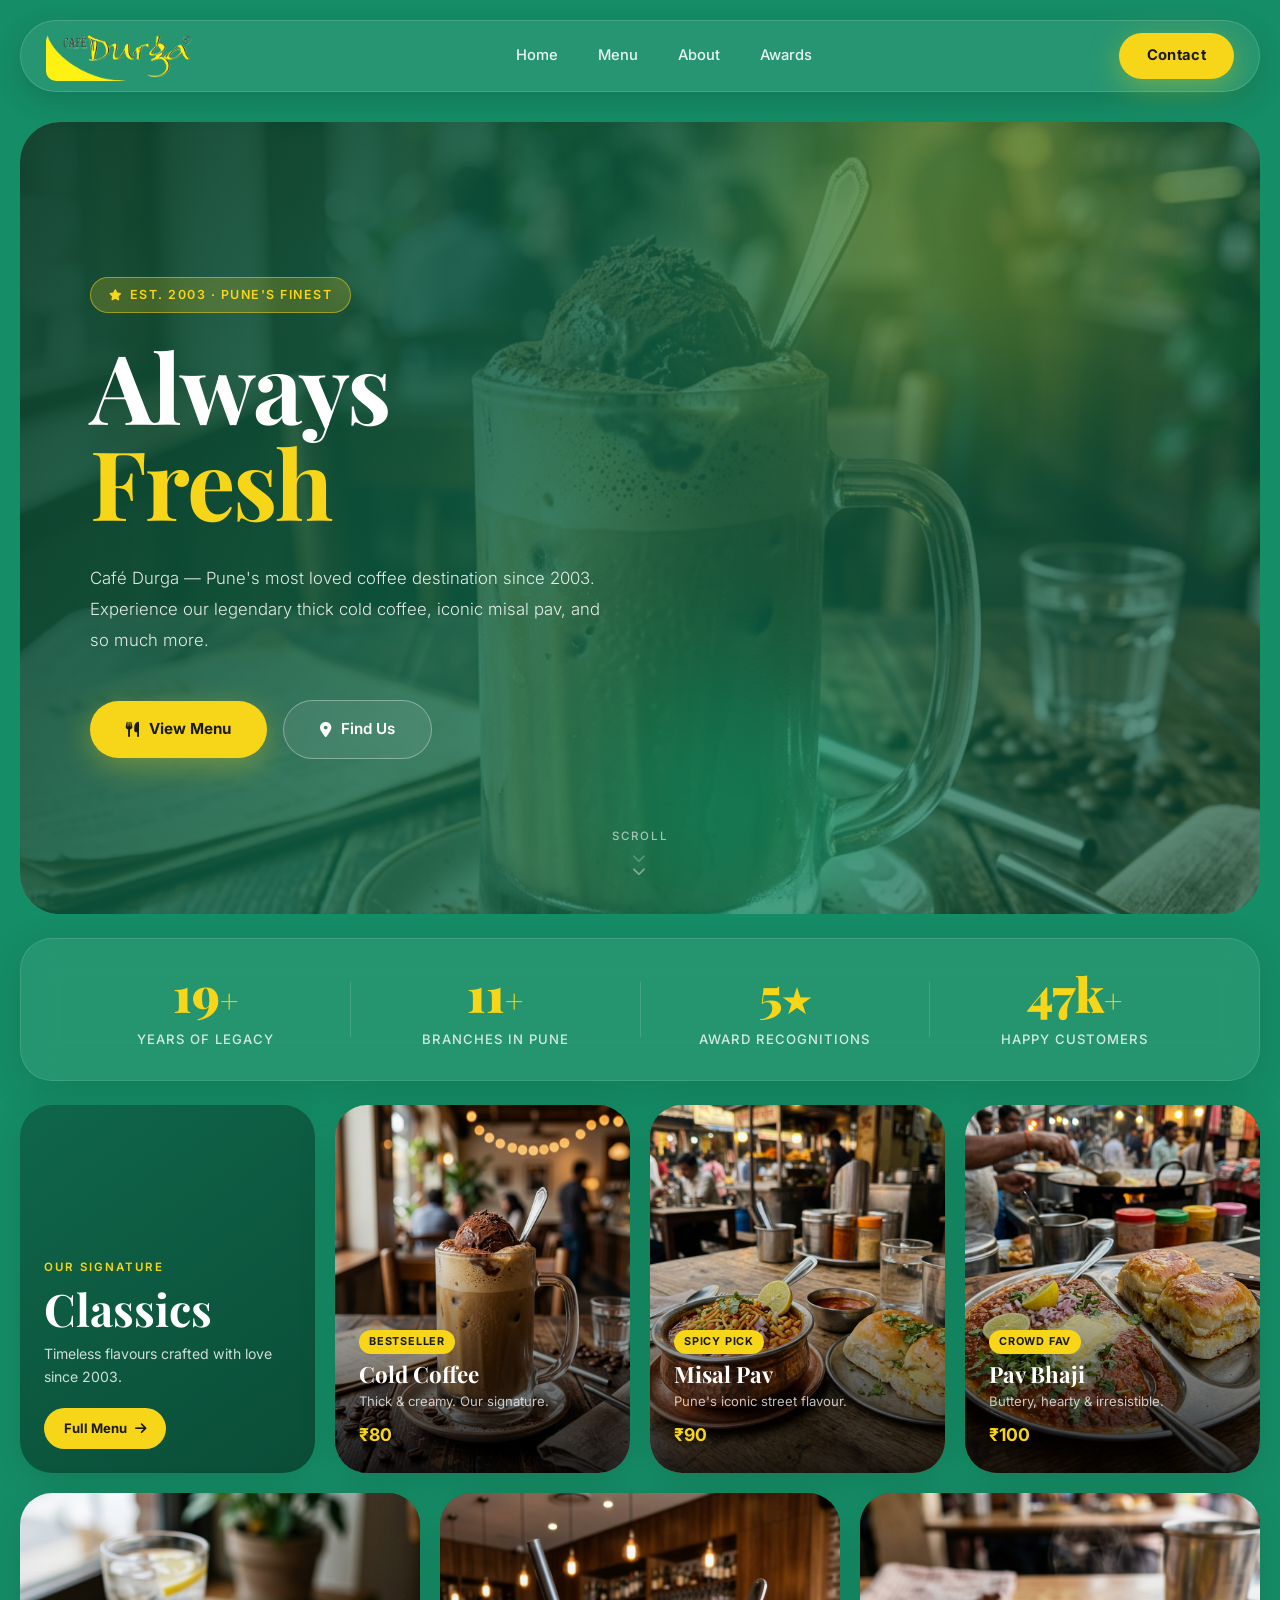
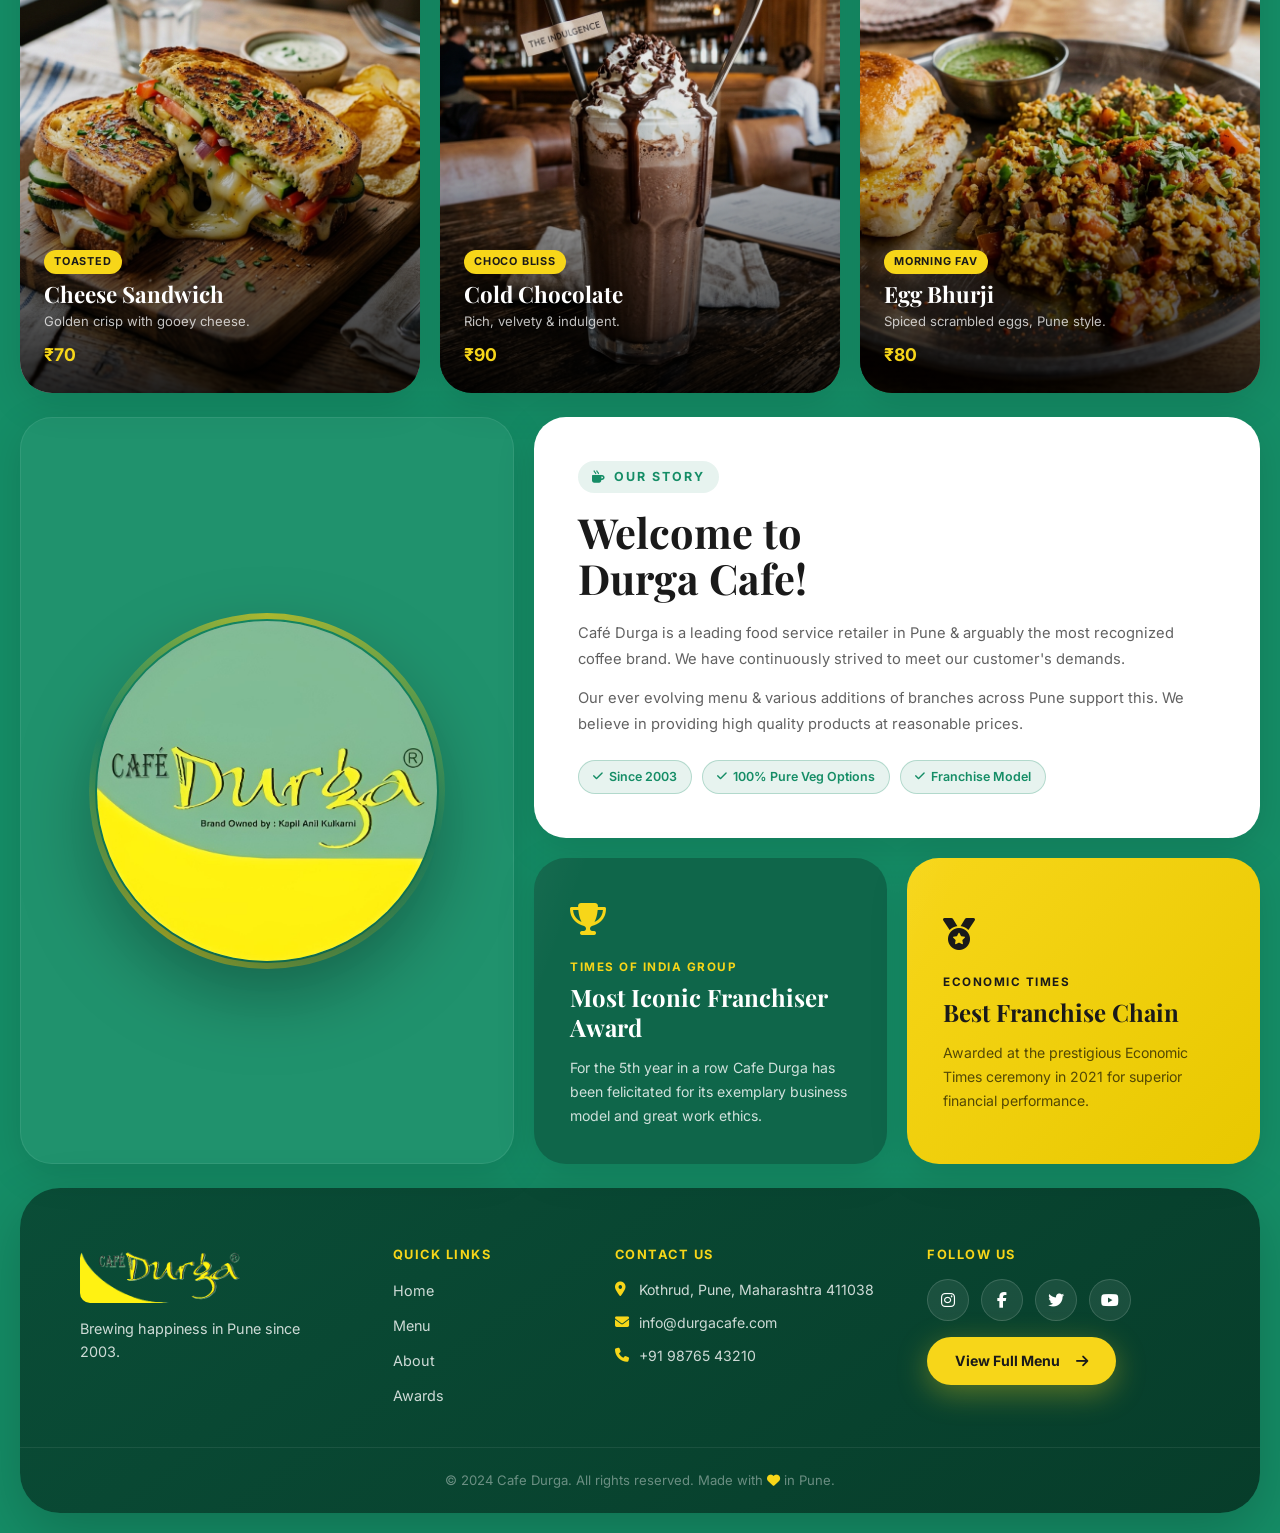
==== index.html @ 4255f6cf "Major website upgrade: hero animations, stats bar, food cards, awards redesign, footer overhaul" ====
<!DOCTYPE html>
<html lang="en">

<head>
    <meta charset="UTF-8">
    <meta name="viewport" content="width=device-width, initial-scale=1.0">
    <title>Cafe Durga — Pune's Most Iconic Coffee Brand</title>
    <meta name="description"
        content="Cafe Durga is Pune's most recognized coffee brand. Experience our legendary thick cold coffee, misal pav, pav bhaji and more since 2003.">
    <link rel="stylesheet" href="https://cdnjs.cloudflare.com/ajax/libs/font-awesome/6.4.0/css/all.min.css">
    <link rel="stylesheet" href="styles.css">
</head>

<body>

    <div class="container">

        <!-- HEADER -->
        <header class="top-header" id="topHeader">
            <div class="nav-logo">
                <img src="logo 2.png" alt="Cafe Durga Logo" onerror="this.src='images/cafe_durga_logo.png'">
            </div>
            <nav class="nav-links">
                <a href="#home">Home</a>
                <a href="#menu">Menu</a>
                <a href="#about">About</a>
                <a href="#awards">Awards</a>
            </nav>
            <a href="#contact" class="nav-btn">Contact</a>
            <button class="mobile-menu-btn" id="mobileMenuBtn" aria-label="Open mobile menu">
                <i class="fa-solid fa-bars"></i>
            </button>
        </header>

        <!-- HERO SECTION -->
        <section id="home" class="hero-wrapper">
            <!-- Background Image -->
            <img src="images/cold-coffee.png" alt="Cafe Durga Cold Coffee" class="hero-bg-image"
                onerror="this.src='https://images.unsplash.com/photo-1497935586351-b67a49e012bf?ixlib=rb-4.0.3&auto=format&fit=crop&w=1400&q=80'">
            <div class="hero-overlay"></div>

            <!-- Decorative Orbs -->
            <div class="hero-orb hero-orb-1"></div>
            <div class="hero-orb hero-orb-2"></div>

            <!-- Hero Content -->
            <div class="hero-content reveal">
                <span class="hero-tag"><i class="fa-solid fa-star" style="margin-right:6px;font-size:0.7rem;"></i>Est. 2003 · Pune's Finest</span>
                <h1 class="hero-title">
                    <span class="hero-static">Always </span>
                    <span class="hero-animated-word" id="heroWord">Fresh</span>
                </h1>
                <p class="hero-subtitle">
                    Café Durga — Pune's most loved coffee destination since 2003. Experience our legendary thick cold coffee, iconic misal pav, and so much more.
                </p>
                <div class="hero-cta-group">
                    <a href="#menu" class="btn-primary" id="viewMenuBtn">
                        <i class="fa-solid fa-utensils"></i> View Menu
                    </a>
                    <a href="#contact" class="btn-outline" id="findUsBtn">
                        <i class="fa-solid fa-location-dot"></i> Find Us
                    </a>
                </div>
            </div>

            <!-- Scroll Indicator -->
            <div class="scroll-indicator" id="scrollIndicator">
                <span>Scroll</span>
                <div class="scroll-chevrons">
                    <i class="fa-solid fa-chevron-down"></i>
                    <i class="fa-solid fa-chevron-down"></i>
                </div>
            </div>
        </section>

        <!-- QUICK STATS BAR -->
        <section class="stats-bar reveal">
            <div class="stat-item">
                <span class="stat-number" data-target="20">0</span><span class="stat-suffix">+</span>
                <p class="stat-label">Years of Legacy</p>
            </div>
            <div class="stat-divider"></div>
            <div class="stat-item">
                <span class="stat-number" data-target="12">0</span><span class="stat-suffix">+</span>
                <p class="stat-label">Branches in Pune</p>
            </div>
            <div class="stat-divider"></div>
            <div class="stat-item">
                <span class="stat-number" data-target="5">0</span><span class="stat-suffix">★</span>
                <p class="stat-label">Award Recognitions</p>
            </div>
            <div class="stat-divider"></div>
            <div class="stat-item">
                <span class="stat-number" data-target="50000">0</span><span class="stat-suffix">+</span>
                <p class="stat-label">Happy Customers</p>
            </div>
        </section>

        <!-- BENTO ROW 1: MENU HIGHLIGHTS -->
        <section id="menu" class="bento-grid-4">

            <div class="bento-card bento-card-dark reveal">
                <div class="menu-intro-content">
                    <span class="menu-eyebrow">Our Signature</span>
                    <h3 class="bento-card-title">Classics</h3>
                    <p class="menu-intro-desc">Timeless flavours crafted with love since 2003.</p>
                    <a href="#contact" class="btn-menu-more">Full Menu <i class="fa-solid fa-arrow-right"></i></a>
                </div>
            </div>

            <div class="bento-card reveal" style="animation-delay:0.1s">
                <img src="images/cold-coffee.png" alt="Cold Coffee"
                    onerror="this.src='https://images.unsplash.com/photo-1517701604599-bb29b565090c?ixlib=rb-4.0.3&auto=format&fit=crop&w=600&q=80'">
                <div class="bento-card-overlay"></div>
                <div class="bento-card-content">
                    <span class="food-badge">Bestseller</span>
                    <h4 class="bento-card-title">Cold Coffee</h4>
                    <p class="food-desc">Thick & creamy. Our signature.</p>
                    <span class="food-price">₹80</span>
                </div>
            </div>

            <div class="bento-card reveal" style="animation-delay:0.2s">
                <img src="images/misal-pav.png" alt="Misal Pav"
                    onerror="this.src='https://images.unsplash.com/photo-1606491956689-2ea866880c84?ixlib=rb-4.0.3&auto=format&fit=crop&w=600&q=80'">
                <div class="bento-card-overlay"></div>
                <div class="bento-card-content">
                    <span class="food-badge">Spicy Pick</span>
                    <h4 class="bento-card-title">Misal Pav</h4>
                    <p class="food-desc">Pune's iconic street flavour.</p>
                    <span class="food-price">₹90</span>
                </div>
            </div>

            <div class="bento-card reveal" style="animation-delay:0.3s">
                <img src="images/pav-bhaji.png" alt="Pav Bhaji"
                    onerror="this.src='https://images.unsplash.com/photo-1626074964464-f6b0f15c7e12?ixlib=rb-4.0.3&auto=format&fit=crop&w=600&q=80'">
                <div class="bento-card-overlay"></div>
                <div class="bento-card-content">
                    <span class="food-badge">Crowd Fav</span>
                    <h4 class="bento-card-title">Pav Bhaji</h4>
                    <p class="food-desc">Buttery, hearty & irresistible.</p>
                    <span class="food-price">₹100</span>
                </div>
            </div>

        </section>

        <!-- BENTO ROW 1.5: MORE MENU ITEMS -->
        <section class="bento-grid-3 reveal">

            <div class="bento-card">
                <img src="images/cheese-sandwich.png" alt="Cheese Sandwich"
                    onerror="this.src='https://images.unsplash.com/photo-1528735602780-2552fd46c7af?ixlib=rb-4.0.3&auto=format&fit=crop&w=600&q=80'">
                <div class="bento-card-overlay"></div>
                <div class="bento-card-content">
                    <span class="food-badge">Toasted</span>
                    <h4 class="bento-card-title">Cheese Sandwich</h4>
                    <p class="food-desc">Golden crisp with gooey cheese.</p>
                    <span class="food-price">₹70</span>
                </div>
            </div>

            <div class="bento-card">
                <img src="images/cold-chocolate.png" alt="Cold Chocolate"
                    onerror="this.src='https://images.unsplash.com/photo-1542990253-a781e04c0082?ixlib=rb-4.0.3&auto=format&fit=crop&w=600&q=80'">
                <div class="bento-card-overlay"></div>
                <div class="bento-card-content">
                    <span class="food-badge">Choco Bliss</span>
                    <h4 class="bento-card-title">Cold Chocolate</h4>
                    <p class="food-desc">Rich, velvety & indulgent.</p>
                    <span class="food-price">₹90</span>
                </div>
            </div>

            <div class="bento-card">
                <img src="images/egg-bhurji.png" alt="Egg Bhurji"
                    onerror="this.src='https://images.unsplash.com/photo-1525351484163-7529414344d8?ixlib=rb-4.0.3&auto=format&fit=crop&w=600&q=80'">
                <div class="bento-card-overlay"></div>
                <div class="bento-card-content">
                    <span class="food-badge">Morning Fav</span>
                    <h4 class="bento-card-title">Egg Bhurji</h4>
                    <p class="food-desc">Spiced scrambled eggs, Pune style.</p>
                    <span class="food-price">₹80</span>
                </div>
            </div>

        </section>

        <!-- BENTO ROW 2: ABOUT & AWARDS -->
        <section id="about" class="bento-grid-mixed">

            <!-- Large Image (Left) -->
            <div class="bento-large-image reveal">
                <div class="logo-ring-wrapper">
                    <img src="dc.jpg" alt="Cafe Durga Official Logo"
                        onerror="this.src='https://images.unsplash.com/photo-1554118811-1e0d58224f24?ixlib=rb-4.0.3&auto=format&fit=crop&w=1000&q=80'">
                </div>
            </div>

            <!-- Text Card (Center Top) -->
            <div class="bento-text-card about-intro reveal">
                <span class="about-eyebrow"><i class="fa-solid fa-mug-hot"></i> Our Story</span>
                <h2>Welcome to<br>Durga Cafe!</h2>
                <p>
                    Café Durga is a leading food service retailer in Pune & arguably the most recognized coffee brand.
                    We have continuously strived to meet our customer's demands.
                </p>
                <p>
                    Our ever evolving menu & various additions of branches across Pune support this. We believe in providing high quality products at reasonable prices.
                </p>
                <div class="about-tags">
                    <span class="about-tag"><i class="fa-solid fa-check"></i> Since 2003</span>
                    <span class="about-tag"><i class="fa-solid fa-check"></i> 100% Pure Veg Options</span>
                    <span class="about-tag"><i class="fa-solid fa-check"></i> Franchise Model</span>
                </div>
            </div>

            <!-- Dark Awards Card (Bottom Middle) -->
            <div class="bento-dark-text-card award-primary reveal" id="awards">
                <div class="award-icon"><i class="fa-solid fa-trophy"></i></div>
                <h4>Times of India Group</h4>
                <h3>Most Iconic Franchiser Award</h3>
                <p>For the 5th year in a row Cafe Durga has been felicitated for its exemplary business model and great work ethics.</p>
            </div>

            <!-- Dark Awards Card 2 (Bottom Right) -->
            <div class="bento-dark-text-card award-secondary reveal">
                <div class="award-icon"><i class="fa-solid fa-medal"></i></div>
                <h4>Economic Times</h4>
                <h3>Best Franchise Chain</h3>
                <p>Awarded at the prestigious Economic Times ceremony in 2021 for superior financial performance.</p>
            </div>

        </section>

        <!-- FOOTER -->
        <footer id="contact" class="site-footer">
            <div class="footer-top reveal">
                <div class="footer-brand">
                    <img src="logo 2.png" alt="Cafe Durga Logo" class="footer-logo"
                        onerror="this.src='images/cafe_durga_logo.png'">
                    <p class="footer-tagline">Brewing happiness in Pune since 2003.</p>
                </div>
                <div class="footer-links-group">
                    <h5>Quick Links</h5>
                    <a href="#home">Home</a>
                    <a href="#menu">Menu</a>
                    <a href="#about">About</a>
                    <a href="#awards">Awards</a>
                </div>
                <div class="footer-contact-group">
                    <h5>Contact Us</h5>
                    <p><i class="fa-solid fa-location-dot"></i> Kothrud, Pune, Maharashtra 411038</p>
                    <p><i class="fa-solid fa-envelope"></i> info@durgacafe.com</p>
                    <p><i class="fa-solid fa-phone"></i> +91 98765 43210</p>
                </div>
                <div class="footer-social-group">
                    <h5>Follow Us</h5>
                    <div class="social-icons">
                        <a href="#" class="social-circle" aria-label="Instagram"><i class="fa-brands fa-instagram"></i></a>
                        <a href="#" class="social-circle" aria-label="Facebook"><i class="fa-brands fa-facebook-f"></i></a>
                        <a href="#" class="social-circle" aria-label="Twitter"><i class="fa-brands fa-twitter"></i></a>
                        <a href="#" class="social-circle" aria-label="YouTube"><i class="fa-brands fa-youtube"></i></a>
                    </div>
                    <a href="#menu" class="btn-footer">View Full Menu <i class="fa-solid fa-arrow-right"
                            style="margin-left: 8px;"></i></a>
                </div>
            </div>
            <div class="footer-bottom">
                <p>&copy; 2024 Cafe Durga. All rights reserved. Made with <i class="fa-solid fa-heart" style="color:#F7D619;"></i> in Pune.</p>
            </div>
        </footer>

    </div>

    <!-- Mobile Navigation Overlay -->
    <div class="mobile-nav-overlay" id="mobileNavOverlay" style="display: none;">
        <div class="mobile-links">
            <button class="close-mobile-nav" id="closeMobileNav">&times;</button>
            <a href="#home">Home</a>
            <a href="#menu">Menu</a>
            <a href="#about">About</a>
            <a href="#awards">Awards</a>
            <a href="#contact">Contact</a>
        </div>
    </div>

    <!-- Back to Top Button -->
    <button class="back-to-top" id="backToTop" aria-label="Back to top">
        <i class="fa-solid fa-chevron-up"></i>
    </button>

    <script src="app.js"></script>
</body>

</html>
---- styles.css ----
/* ==========================================================================
   CAFE DURGA — PREMIUM REDESIGN v2.0
   ========================================================================== */

@import url('https://fonts.googleapis.com/css2?family=Inter:wght@300;400;500;600;700&family=Playfair+Display:ital,wght@0,400;0,600;0,700;0,900;1,400;1,700&display=swap');

:root {
    --bg-main: #158D66;
    --brand-yellow: #F7D619;
    --brand-yellow-dark: #d4b800;

    --text-light: #ffffff;
    --text-muted: rgba(255, 255, 255, 0.80);
    --text-dark: #1a1a1a;

    --card-bg-light: #ffffff;
    --card-bg-dark: #0f664a;
    --card-bg-darker: #0a4d37;

    --font-heading: 'Playfair Display', serif;
    --font-body: 'Inter', sans-serif;

    --border-radius-xl: 40px;
    --border-radius-lg: 32px;
    --border-radius-md: 20px;
    --border-radius-sm: 12px;
    --border-radius-pill: 100px;

    --shadow-soft: 0 10px 40px rgba(0, 0, 0, 0.12);
    --shadow-medium: 0 20px 60px rgba(0, 0, 0, 0.2);
    --shadow-strong: 0 30px 80px rgba(0, 0, 0, 0.35);
    --shadow-yellow: 0 8px 30px rgba(247, 214, 25, 0.35);

    --transition-smooth: all 0.35s cubic-bezier(0.25, 0.46, 0.45, 0.94);
    --transition-bounce: all 0.4s cubic-bezier(0.175, 0.885, 0.32, 1.275);
}

/* =========================================
   RESET & BASE
   ========================================= */
* {
    margin: 0;
    padding: 0;
    box-sizing: border-box;
}

html {
    scroll-behavior: smooth;
}

body {
    font-family: var(--font-body);
    color: var(--text-light);
    background-color: var(--bg-main);
    line-height: 1.6;
    padding: 20px;
    overflow-x: hidden;
}

a {
    text-decoration: none;
    color: inherit;
}

ul {
    list-style: none;
}

.container {
    max-width: 1400px;
    margin: 0 auto;
}

/* =========================================
   TYPOGRAPHY
   ========================================= */
h1, h2, h3, h4, h5 {
    font-family: var(--font-heading);
    font-weight: 700;
    line-height: 1.15;
}

/* =========================================
   SCROLL REVEAL ANIMATION
   ========================================= */
.reveal {
    opacity: 0;
    transform: translateY(30px);
    transition: opacity 0.7s ease, transform 0.7s ease;
}

.reveal.visible {
    opacity: 1;
    transform: translateY(0);
}

/* =========================================
   NAVIGATION (HEADER)
   ========================================= */
.top-header {
    position: sticky;
    top: 10px;
    z-index: 1000;
    display: flex;
    justify-content: space-between;
    align-items: center;
    padding: 10px 25px;
    background: rgba(255, 255, 255, 0.08);
    backdrop-filter: blur(20px);
    -webkit-backdrop-filter: blur(20px);
    border: 1px solid rgba(255, 255, 255, 0.15);
    border-radius: var(--border-radius-pill);
    box-shadow: 0 10px 30px rgba(0, 0, 0, 0.15);
    margin-bottom: 30px;
    transition: var(--transition-smooth);
}

.top-header.scrolled {
    background: rgba(15, 102, 74, 0.92);
    border: 1px solid rgba(255, 255, 255, 0.1);
    box-shadow: 0 15px 50px rgba(0, 0, 0, 0.25);
}

.nav-logo {
    display: flex;
    align-items: center;
}

.nav-logo img {
    height: 50px;
    object-fit: contain;
    border-radius: 10px;
    transition: var(--transition-bounce);
}

.nav-logo img:hover {
    transform: scale(1.08);
}

.nav-links {
    display: flex;
    gap: 4px;
}

.nav-links a {
    font-size: 0.92rem;
    font-weight: 500;
    color: rgba(255, 255, 255, 0.9);
    padding: 9px 18px;
    border-radius: var(--border-radius-pill);
    transition: var(--transition-smooth);
    position: relative;
}

.nav-links a:hover {
    color: var(--text-dark);
    background-color: var(--brand-yellow);
    box-shadow: var(--shadow-yellow);
    transform: translateY(-2px);
}

.nav-btn {
    background-color: var(--brand-yellow);
    color: var(--text-dark);
    padding: 11px 28px;
    border-radius: var(--border-radius-pill);
    font-size: 0.92rem;
    font-weight: 700;
    transition: var(--transition-bounce);
    box-shadow: var(--shadow-yellow);
    letter-spacing: 0.3px;
}

.nav-btn:hover {
    background-color: #fff;
    color: var(--text-dark);
    transform: scale(1.06) translateY(-2px);
    box-shadow: 0 8px 30px rgba(255, 255, 255, 0.35);
}

.mobile-menu-btn {
    display: none;
    background: none;
    border: none;
    font-size: 1.4rem;
    cursor: pointer;
    color: var(--text-light);
    padding: 8px;
}

/* =========================================
   HERO SECTION
   ========================================= */
.hero-wrapper {
    position: relative;
    width: 100%;
    height: 88vh;
    min-height: 550px;
    border-radius: var(--border-radius-xl);
    overflow: hidden;
    margin-bottom: 24px;
    background-color: var(--card-bg-dark);
}

.hero-bg-image {
    position: absolute;
    top: 0;
    left: 0;
    width: 100%;
    height: 100%;
    object-fit: cover;
    opacity: 0.55;
    transform: scale(1.05);
    transition: transform 8s ease;
}

.hero-wrapper:hover .hero-bg-image {
    transform: scale(1.0);
}

.hero-overlay {
    position: absolute;
    top: 0; left: 0;
    width: 100%; height: 100%;
    background: linear-gradient(
        125deg,
        rgba(10, 60, 40, 0.92) 0%,
        rgba(15, 102, 74, 0.65) 45%,
        rgba(10, 60, 40, 0.3) 100%
    );
}

/* Decorative glowing orbs */
.hero-orb {
    position: absolute;
    border-radius: 50%;
    filter: blur(80px);
    opacity: 0.25;
    pointer-events: none;
}

.hero-orb-1 {
    width: 400px;
    height: 400px;
    background: var(--brand-yellow);
    top: -100px;
    right: 100px;
    animation: orbFloat 8s ease-in-out infinite;
}

.hero-orb-2 {
    width: 300px;
    height: 300px;
    background: #00ffaa;
    bottom: -50px;
    right: 30%;
    animation: orbFloat 10s ease-in-out infinite reverse;
}

@keyframes orbFloat {
    0%, 100% { transform: translateY(0) scale(1); }
    50% { transform: translateY(-30px) scale(1.1); }
}

.hero-content {
    position: relative;
    z-index: 10;
    display: flex;
    flex-direction: column;
    justify-content: center;
    height: 100%;
    max-width: 680px;
    padding-left: 70px;
    color: #fff;
}

.hero-tag {
    background: rgba(247, 214, 25, 0.2);
    border: 1px solid rgba(247, 214, 25, 0.5);
    color: var(--brand-yellow);
    padding: 7px 18px;
    border-radius: var(--border-radius-pill);
    font-size: 0.78rem;
    letter-spacing: 1.5px;
    text-transform: uppercase;
    font-weight: 600;
    display: inline-flex;
    align-items: center;
    align-self: flex-start;
    margin-bottom: 24px;
    backdrop-filter: blur(8px);
}

.hero-title {
    font-size: 6rem;
    margin-bottom: 24px;
    letter-spacing: -2px;
    line-height: 1.0;
}

.hero-static {
    display: block;
    color: var(--text-light);
}

.hero-animated-word {
    display: block;
    color: var(--brand-yellow);
    transition: opacity 0.4s ease, transform 0.4s ease;
    min-height: 1.1em;
}

.hero-animated-word.fade-out {
    opacity: 0;
    transform: translateY(10px);
}

.hero-subtitle {
    font-size: 1.05rem;
    font-weight: 300;
    line-height: 1.85;
    margin-bottom: 44px;
    opacity: 0.88;
    font-family: var(--font-body);
    max-width: 520px;
}

.hero-cta-group {
    display: flex;
    gap: 16px;
    align-items: center;
    flex-wrap: wrap;
}

.btn-primary {
    background-color: var(--brand-yellow);
    color: var(--text-dark);
    padding: 16px 36px;
    border-radius: var(--border-radius-pill);
    font-size: 0.95rem;
    font-weight: 700;
    display: inline-flex;
    align-items: center;
    gap: 10px;
    transition: var(--transition-bounce);
    box-shadow: var(--shadow-yellow);
}

.btn-primary:hover {
    transform: translateY(-4px) scale(1.04);
    background-color: #fff;
    box-shadow: 0 12px 35px rgba(255, 255, 255, 0.35);
}

.btn-outline {
    background: rgba(255, 255, 255, 0.08);
    color: #fff;
    padding: 16px 36px;
    border-radius: var(--border-radius-pill);
    font-size: 0.95rem;
    font-weight: 600;
    display: inline-flex;
    align-items: center;
    gap: 10px;
    border: 1.5px solid rgba(255, 255, 255, 0.35);
    transition: var(--transition-smooth);
    backdrop-filter: blur(8px);
}

.btn-outline:hover {
    background: rgba(255, 255, 255, 0.18);
    border-color: rgba(255, 255, 255, 0.6);
    transform: translateY(-4px);
}

/* Scroll Indicator */
.scroll-indicator {
    position: absolute;
    bottom: 35px;
    left: 50%;
    transform: translateX(-50%);
    z-index: 10;
    display: flex;
    flex-direction: column;
    align-items: center;
    gap: 6px;
    color: rgba(255, 255, 255, 0.6);
    font-size: 0.72rem;
    letter-spacing: 2px;
    text-transform: uppercase;
    font-weight: 500;
}

.scroll-chevrons {
    display: flex;
    flex-direction: column;
    align-items: center;
    gap: -4px;
}

.scroll-chevrons i:nth-child(1) {
    animation: scrollBounce 1.5s ease-in-out infinite;
    opacity: 0.4;
    font-size: 0.85rem;
}

.scroll-chevrons i:nth-child(2) {
    animation: scrollBounce 1.5s ease-in-out infinite 0.25s;
    opacity: 0.7;
    font-size: 0.85rem;
}

@keyframes scrollBounce {
    0%, 100% { transform: translateY(0); opacity: 0.4; }
    50% { transform: translateY(5px); opacity: 1; }
}

/* =========================================
   STATS BAR
   ========================================= */
.stats-bar {
    display: flex;
    justify-content: space-around;
    align-items: center;
    background: rgba(255, 255, 255, 0.07);
    backdrop-filter: blur(16px);
    border: 1px solid rgba(255, 255, 255, 0.12);
    border-radius: var(--border-radius-lg);
    padding: 30px 40px;
    margin-bottom: 24px;
    box-shadow: var(--shadow-soft);
}

.stat-item {
    text-align: center;
    flex: 1;
}

.stat-number {
    font-family: var(--font-heading);
    font-size: 3rem;
    font-weight: 900;
    color: var(--brand-yellow);
    display: inline-block;
    line-height: 1;
}

.stat-suffix {
    font-family: var(--font-heading);
    font-size: 2rem;
    font-weight: 700;
    color: var(--brand-yellow);
    line-height: 1;
}

.stat-label {
    font-size: 0.82rem;
    color: var(--text-muted);
    text-transform: uppercase;
    letter-spacing: 1px;
    margin-top: 8px;
    font-weight: 500;
}

.stat-divider {
    width: 1px;
    height: 55px;
    background: rgba(255, 255, 255, 0.15);
}

/* =========================================
   MENU TEASER GRID (BENTO ROW 1)
   ========================================= */
.bento-grid-4 {
    display: grid;
    grid-template-columns: repeat(4, 1fr);
    gap: 20px;
    margin-bottom: 20px;
}

.bento-grid-3 {
    display: grid;
    grid-template-columns: repeat(3, 1fr);
    gap: 20px;
    margin-bottom: 24px;
}

.bento-card {
    border-radius: var(--border-radius-lg);
    overflow: hidden;
    position: relative;
    aspect-ratio: 4/5;
    background-color: var(--card-bg-dark);
    display: flex;
    flex-direction: column;
    justify-content: flex-end;
    padding: 24px;
    box-shadow: var(--shadow-soft);
    transition: var(--transition-smooth);
}

.bento-card:hover {
    transform: translateY(-6px);
    box-shadow: var(--shadow-medium);
}

.bento-card-dark {
    background: linear-gradient(145deg, var(--card-bg-dark), var(--card-bg-darker));
    color: #fff;
    justify-content: flex-end;
}

.bento-card img {
    position: absolute;
    top: 0;
    left: 0;
    width: 100%;
    height: 100%;
    object-fit: cover;
    transition: transform 0.6s ease;
}

.bento-card:hover img {
    transform: scale(1.08);
}

.bento-card-overlay {
    position: absolute;
    top: 0; left: 0;
    width: 100%; height: 100%;
    background: linear-gradient(to top, rgba(0,0,0,0.85) 0%, rgba(0,0,0,0.1) 55%, transparent 100%);
    z-index: 1;
}

.bento-card-content {
    position: relative;
    z-index: 2;
}

/* Menu Intro Card */
.menu-intro-content {
    position: relative;
    z-index: 2;
    display: flex;
    flex-direction: column;
    height: 100%;
    justify-content: flex-end;
}

.menu-eyebrow {
    font-size: 0.72rem;
    text-transform: uppercase;
    letter-spacing: 2px;
    color: var(--brand-yellow);
    font-weight: 600;
    margin-bottom: 10px;
    display: block;
}

.bento-card-dark .bento-card-title {
    font-size: 2.8rem;
    color: var(--text-light);
    margin-bottom: 12px;
    line-height: 1.0;
}

.menu-intro-desc {
    color: var(--text-muted);
    font-size: 0.88rem;
    margin-bottom: 20px;
    line-height: 1.6;
}

.btn-menu-more {
    background: var(--brand-yellow);
    color: var(--text-dark);
    padding: 10px 20px;
    border-radius: var(--border-radius-pill);
    font-size: 0.82rem;
    font-weight: 700;
    display: inline-flex;
    align-items: center;
    gap: 8px;
    align-self: flex-start;
    transition: var(--transition-bounce);
}

.btn-menu-more:hover {
    background: #fff;
    transform: scale(1.05);
}

/* Food Card Details */
.bento-card-title {
    font-size: 1.4rem;
    color: #fff;
    margin-bottom: 4px;
}

.food-badge {
    display: inline-block;
    background: var(--brand-yellow);
    color: var(--text-dark);
    font-size: 0.68rem;
    font-weight: 700;
    padding: 3px 10px;
    border-radius: var(--border-radius-pill);
    text-transform: uppercase;
    letter-spacing: 0.8px;
    margin-bottom: 8px;
}

.food-desc {
    font-size: 0.82rem;
    color: rgba(255, 255, 255, 0.75);
    margin-bottom: 10px;
    line-height: 1.5;
}

.food-price {
    display: inline-block;
    font-size: 1.1rem;
    font-weight: 700;
    color: var(--brand-yellow);
    font-family: var(--font-body);
}

/* =========================================
   ABOUT & AWARDS BENTO (BENTO ROW 2)
   ========================================= */
.bento-grid-mixed {
    display: grid;
    grid-template-columns: 1.4fr 1fr 1fr;
    grid-template-rows: auto auto;
    gap: 20px;
    margin-bottom: 24px;
}

.bento-large-image {
    grid-column: 1 / 2;
    grid-row: 1 / 3;
    display: flex;
    justify-content: center;
    align-items: center;
    background: rgba(255, 255, 255, 0.05);
    border-radius: var(--border-radius-lg);
    min-height: 520px;
    box-shadow: var(--shadow-soft);
    border: 1px solid rgba(255, 255, 255, 0.08);
    overflow: hidden;
}

/* Glowing ring wrapper */
.logo-ring-wrapper {
    position: relative;
    width: 340px;
    height: 340px;
    display: flex;
    align-items: center;
    justify-content: center;
}

.logo-ring-wrapper::before {
    content: '';
    position: absolute;
    inset: -8px;
    border-radius: 50%;
    background: conic-gradient(
        var(--brand-yellow) 0%,
        transparent 30%,
        var(--brand-yellow) 60%,
        transparent 80%,
        var(--brand-yellow) 100%
    );
    animation: spinRing 6s linear infinite;
    opacity: 0.7;
}

.logo-ring-wrapper::after {
    content: '';
    position: absolute;
    inset: -2px;
    border-radius: 50%;
    background: var(--bg-main);
}

@keyframes spinRing {
    from { transform: rotate(0deg); }
    to { transform: rotate(360deg); }
}

.logo-ring-wrapper img {
    width: 100%;
    height: 100%;
    object-fit: cover;
    border-radius: 50%;
    position: relative;
    z-index: 1;
    box-shadow: var(--shadow-strong);
    transition: var(--transition-smooth);
}

.logo-ring-wrapper img:hover {
    transform: scale(1.04);
}

/* About Text Card */
.bento-text-card {
    background-color: var(--card-bg-light);
    border-radius: var(--border-radius-lg);
    padding: 44px;
    display: flex;
    flex-direction: column;
    justify-content: center;
    box-shadow: var(--shadow-soft);
    transition: var(--transition-smooth);
}

.bento-text-card:hover {
    transform: translateY(-4px);
    box-shadow: var(--shadow-medium);
}

.about-eyebrow {
    display: inline-flex;
    align-items: center;
    gap: 8px;
    font-size: 0.78rem;
    text-transform: uppercase;
    letter-spacing: 2px;
    color: var(--bg-main);
    font-weight: 700;
    margin-bottom: 16px;
    background: rgba(21, 141, 102, 0.1);
    padding: 6px 14px;
    border-radius: var(--border-radius-pill);
    align-self: flex-start;
}

.bento-text-card h2 {
    font-size: 2.6rem;
    margin-bottom: 20px;
    color: var(--text-dark);
    line-height: 1.1;
}

.bento-text-card p {
    color: rgba(0,0,0,0.62);
    font-size: 0.92rem;
    margin-bottom: 14px;
    line-height: 1.75;
}

.about-tags {
    display: flex;
    flex-wrap: wrap;
    gap: 10px;
    margin-top: 8px;
}

.about-tag {
    display: inline-flex;
    align-items: center;
    gap: 6px;
    font-size: 0.78rem;
    font-weight: 600;
    color: var(--bg-main);
    background: rgba(21, 141, 102, 0.1);
    border: 1px solid rgba(21, 141, 102, 0.25);
    padding: 6px 14px;
    border-radius: var(--border-radius-pill);
}

.about-tag i {
    font-size: 0.7rem;
}

/* Awards Cards */
.bento-dark-text-card {
    background-color: var(--card-bg-dark);
    color: var(--text-light);
    border-radius: var(--border-radius-lg);
    padding: 36px;
    display: flex;
    flex-direction: column;
    justify-content: center;
    position: relative;
    overflow: hidden;
    box-shadow: var(--shadow-soft);
    transition: var(--transition-smooth);
}

.bento-dark-text-card:hover {
    transform: translateY(-5px);
    box-shadow: var(--shadow-medium);
}

/* shimmer effect on hover */
.bento-dark-text-card::before {
    content: '';
    position: absolute;
    top: -50%;
    left: -60%;
    width: 60%;
    height: 200%;
    background: linear-gradient(
        90deg,
        transparent,
        rgba(255, 255, 255, 0.06),
        transparent
    );
    transform: skewX(-20deg);
    transition: left 0.6s ease;
}

.bento-dark-text-card:hover::before {
    left: 130%;
}

.award-icon {
    font-size: 2rem;
    color: var(--brand-yellow);
    margin-bottom: 16px;
}

.bento-dark-text-card h4 {
    color: var(--brand-yellow);
    margin-bottom: 8px;
    font-family: var(--font-body);
    text-transform: uppercase;
    font-size: 0.73rem;
    letter-spacing: 1.5px;
    font-weight: 700;
}

.bento-dark-text-card h3 {
    font-size: 1.5rem;
    margin-bottom: 14px;
    line-height: 1.25;
}

.bento-dark-text-card p {
    font-size: 0.88rem;
    color: var(--text-muted);
    line-height: 1.7;
}

.about-intro {
    grid-column: 2 / 4;
    grid-row: 1 / 2;
}

.award-primary {
    grid-column: 2 / 3;
    grid-row: 2 / 3;
}

.award-secondary {
    grid-column: 3 / 4;
    grid-row: 2 / 3;
    background: linear-gradient(135deg, var(--brand-yellow) 0%, #e8c800 100%);
}

.award-secondary .award-icon,
.award-secondary h4,
.award-secondary h3 {
    color: var(--text-dark);
}

.award-secondary p {
    color: rgba(0,0,0,0.65);
}

/* =========================================
   FOOTER
   ========================================= */
.site-footer {
    background: linear-gradient(145deg, var(--card-bg-darker), #073d2a);
    border-radius: var(--border-radius-xl);
    margin-top: 24px;
    overflow: hidden;
    box-shadow: var(--shadow-medium);
}

.footer-top {
    display: grid;
    grid-template-columns: 1.5fr 1fr 1.5fr 1.5fr;
    gap: 40px;
    padding: 60px 60px 40px;
    border-bottom: 1px solid rgba(255, 255, 255, 0.08);
}

.footer-brand {
    display: flex;
    flex-direction: column;
    gap: 14px;
}

.footer-logo {
    height: 55px;
    object-fit: contain;
    align-self: flex-start;
    border-radius: 10px;
}

.footer-tagline {
    color: var(--text-muted);
    font-size: 0.9rem;
    line-height: 1.6;
    max-width: 220px;
}

.footer-links-group,
.footer-contact-group,
.footer-social-group {
    display: flex;
    flex-direction: column;
    gap: 12px;
}

.footer-links-group h5,
.footer-contact-group h5,
.footer-social-group h5 {
    font-family: var(--font-body);
    font-weight: 700;
    font-size: 0.8rem;
    text-transform: uppercase;
    letter-spacing: 1.5px;
    color: var(--brand-yellow);
    margin-bottom: 4px;
}

.footer-links-group a {
    color: var(--text-muted);
    font-size: 0.9rem;
    transition: color 0.3s, transform 0.3s;
    display: inline-block;
}

.footer-links-group a:hover {
    color: var(--brand-yellow);
    transform: translateX(4px);
}

.footer-contact-group p {
    color: var(--text-muted);
    font-size: 0.88rem;
    display: flex;
    align-items: flex-start;
    gap: 10px;
    line-height: 1.5;
}

.footer-contact-group p i {
    color: var(--brand-yellow);
    margin-top: 3px;
    min-width: 14px;
}

.social-icons {
    display: flex;
    gap: 12px;
    margin-bottom: 4px;
}

.social-circle {
    width: 42px;
    height: 42px;
    border-radius: 50%;
    background: rgba(255, 255, 255, 0.08);
    border: 1px solid rgba(255, 255, 255, 0.15);
    color: var(--text-light);
    display: flex;
    justify-content: center;
    align-items: center;
    font-size: 1rem;
    transition: var(--transition-bounce);
}

.social-circle:hover {
    background: var(--brand-yellow);
    color: var(--text-dark);
    border-color: var(--brand-yellow);
    transform: scale(1.15) translateY(-3px);
    box-shadow: var(--shadow-yellow);
}

.btn-footer {
    background-color: var(--brand-yellow);
    color: var(--text-dark);
    padding: 13px 28px;
    border-radius: var(--border-radius-pill);
    font-weight: 700;
    font-size: 0.88rem;
    display: inline-flex;
    align-items: center;
    gap: 8px;
    transition: var(--transition-bounce);
    align-self: flex-start;
    box-shadow: var(--shadow-yellow);
}

.btn-footer:hover {
    background-color: #fff;
    transform: translateY(-3px) scale(1.04);
}

.footer-bottom {
    padding: 22px 60px;
    text-align: center;
}

.footer-bottom p {
    color: rgba(255, 255, 255, 0.4);
    font-size: 0.82rem;
}

/* =========================================
   BACK TO TOP BUTTON
   ========================================= */
.back-to-top {
    position: fixed;
    bottom: 35px;
    right: 35px;
    z-index: 999;
    width: 50px;
    height: 50px;
    background: var(--brand-yellow);
    color: var(--text-dark);
    border: none;
    border-radius: 50%;
    font-size: 1.1rem;
    cursor: pointer;
    display: flex;
    align-items: center;
    justify-content: center;
    box-shadow: var(--shadow-yellow);
    opacity: 0;
    transform: translateY(20px);
    transition: var(--transition-bounce);
    pointer-events: none;
}

.back-to-top.visible {
    opacity: 1;
    transform: translateY(0);
    pointer-events: all;
}

.back-to-top:hover {
    transform: translateY(-4px) scale(1.1);
    background: #fff;
    box-shadow: 0 10px 30px rgba(255, 255, 255, 0.3);
}

/* =========================================
   MOBILE NAVIGATION
   ========================================= */
.mobile-nav-overlay {
    display: none;
    position: fixed;
    top: 0;
    left: 0;
    width: 100%;
    height: 100vh;
    z-index: 2000;
}

.mobile-links {
    display: flex;
    flex-direction: column;
    gap: 20px;
    align-items: center;
    justify-content: center;
    height: 100%;
    background: linear-gradient(160deg, var(--card-bg-darker), var(--card-bg-dark));
    position: relative;
    animation: fadeInMenu 0.3s ease-in-out;
}

@keyframes fadeInMenu {
    from { opacity: 0; transform: scale(0.97); }
    to { opacity: 1; transform: scale(1); }
}

.mobile-links a {
    font-size: 2.2rem;
    font-family: var(--font-heading);
    color: var(--text-light);
    text-decoration: none;
    transition: color 0.3s, transform 0.3s;
}

.mobile-links a:hover {
    color: var(--brand-yellow);
    transform: scale(1.05);
}

.close-mobile-nav {
    position: absolute;
    top: 20px;
    right: 30px;
    background: none;
    border: none;
    font-size: 3rem;
    color: var(--text-light);
    cursor: pointer;
    transition: color 0.3s, transform 0.3s;
    line-height: 1;
}

.close-mobile-nav:hover {
    color: var(--brand-yellow);
    transform: rotate(90deg);
}

/* =========================================
   RESPONSIVE
   ========================================= */
@media (max-width: 1100px) {
    .bento-grid-4 {
        grid-template-columns: repeat(2, 1fr);
    }
    .bento-grid-3 {
        grid-template-columns: repeat(2, 1fr);
    }
    .bento-grid-mixed {
        grid-template-columns: 1fr;
    }
    .bento-large-image {
        grid-column: 1 / 2;
        grid-row: auto;
        min-height: 380px;
    }
    .about-intro,
    .award-primary,
    .award-secondary {
        grid-column: 1 / -1;
        grid-row: auto;
    }
    .hero-title {
        font-size: 4rem;
    }
    .footer-top {
        grid-template-columns: 1fr 1fr;
        gap: 30px;
        padding: 40px;
    }
    .stats-bar {
        flex-wrap: wrap;
        gap: 20px;
    }
    .stat-divider {
        display: none;
    }
    .stat-item {
        flex: 0 0 40%;
    }
}

@media (max-width: 768px) {
    body { padding: 12px; }

    .nav-links, .nav-btn { display: none; }
    .mobile-menu-btn { display: block; }

    .hero-content {
        padding-left: 30px;
        padding-right: 30px;
    }
    .hero-title {
        font-size: 3rem;
    }
    .hero-cta-group {
        flex-direction: column;
        align-items: flex-start;
    }

    .bento-grid-4,
    .bento-grid-3 {
        grid-template-columns: 1fr;
    }
    .bento-text-card h2 {
        font-size: 2rem;
    }
    .bento-text-card {
        padding: 30px;
    }
    .footer-top {
        grid-template-columns: 1fr;
        padding: 30px;
    }
    .footer-bottom {
        padding: 20px 30px;
    }
    .stat-item {
        flex: 0 0 45%;
    }
    .logo-ring-wrapper {
        width: 250px;
        height: 250px;
    }
}
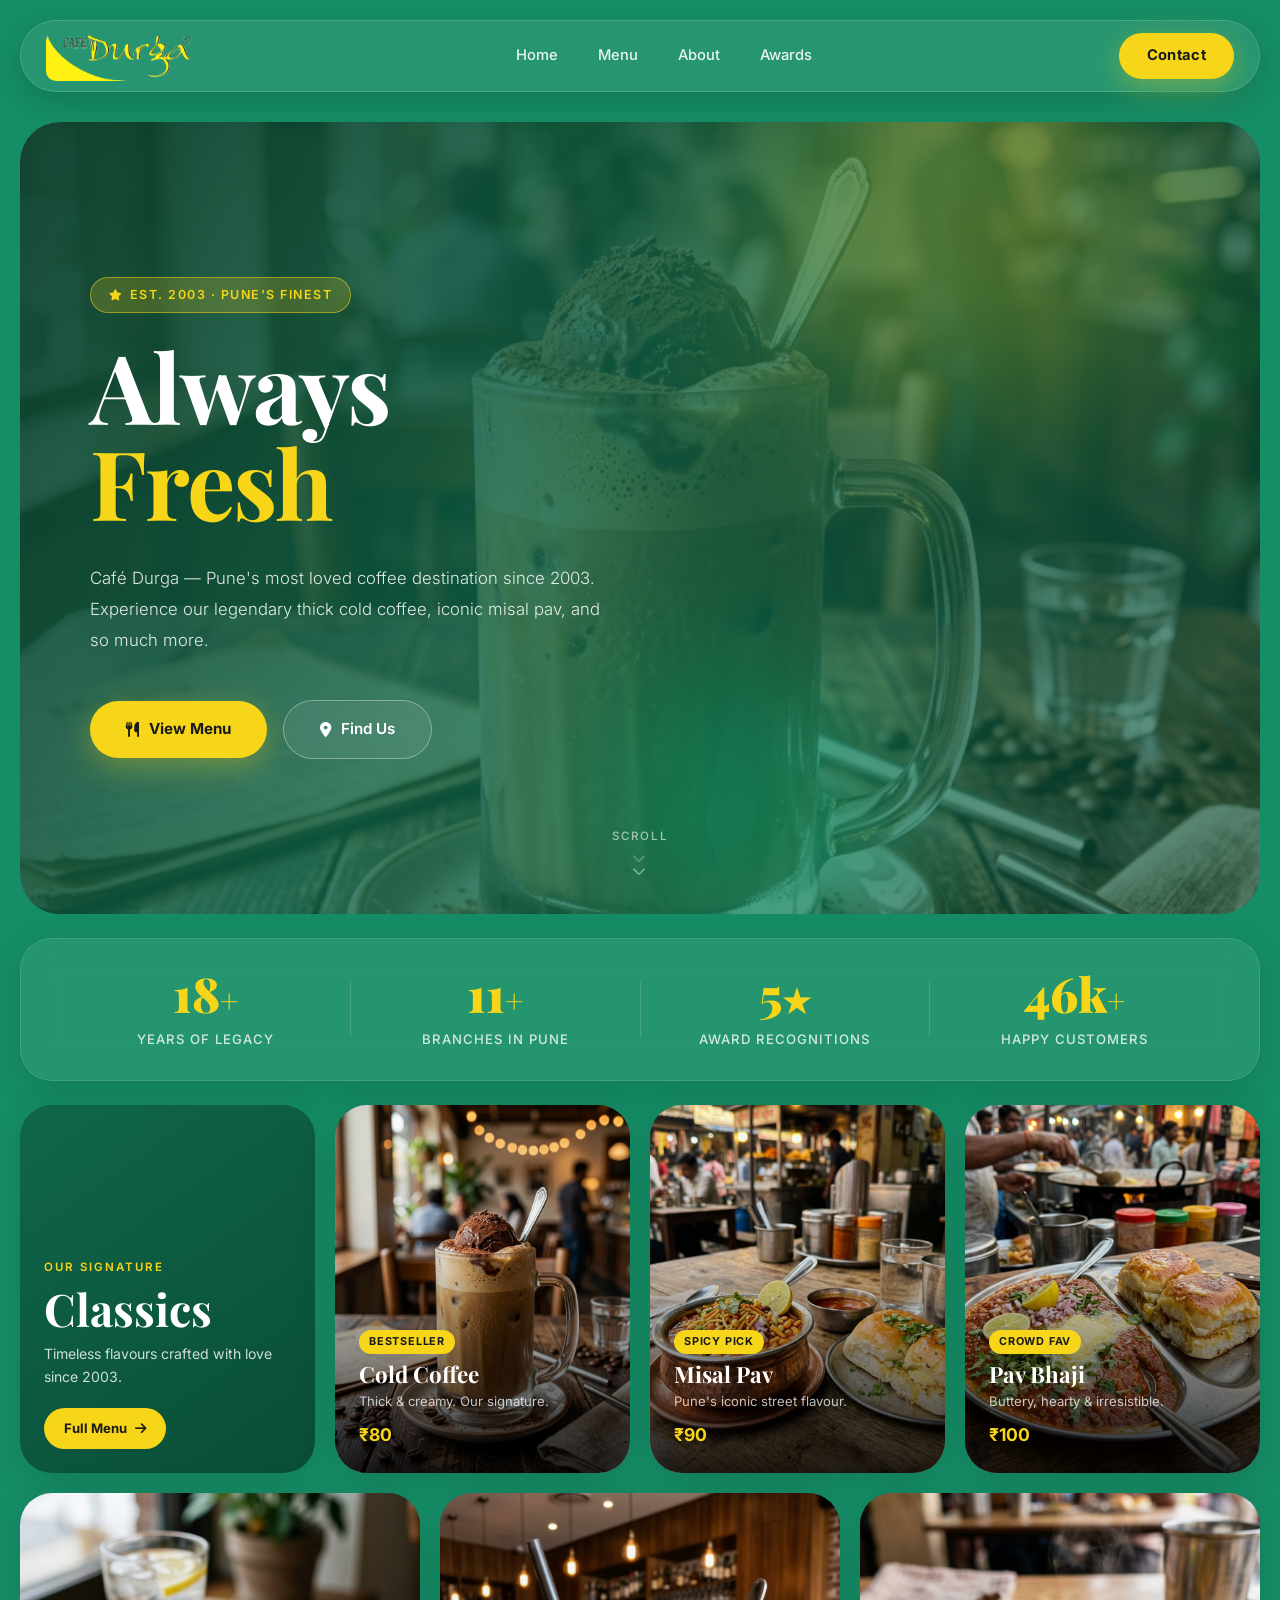
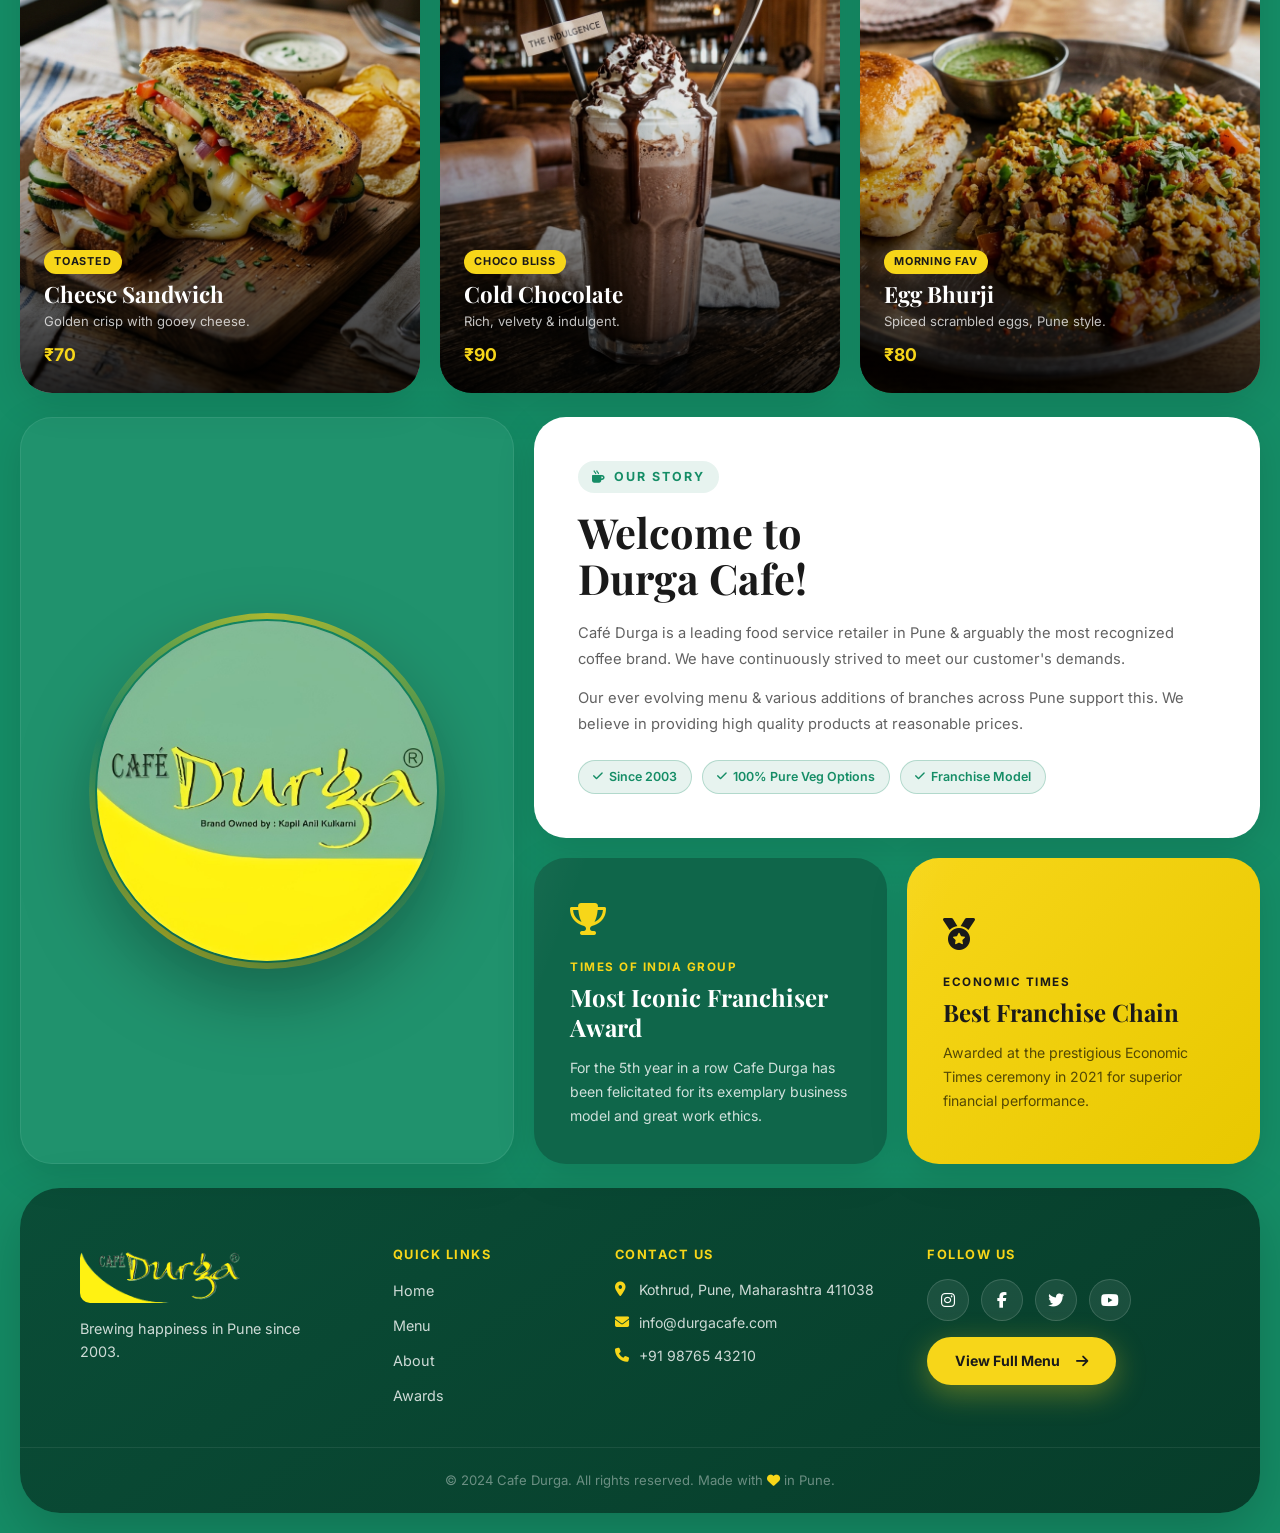
==== commit 65bc1c14: "Add full menu page with 30+ items across 5 categories, filter tabs, prices, badges — linked from all" ====
--- a/index.html
+++ b/index.html
@@ -22,7 +22,7 @@
             </div>
             <nav class="nav-links">
                 <a href="#home">Home</a>
-                <a href="#menu">Menu</a>
+                <a href="menu.html">Menu</a>
                 <a href="#about">About</a>
                 <a href="#awards">Awards</a>
             </nav>
@@ -104,7 +104,7 @@
                     <span class="menu-eyebrow">Our Signature</span>
                     <h3 class="bento-card-title">Classics</h3>
                     <p class="menu-intro-desc">Timeless flavours crafted with love since 2003.</p>
-                    <a href="#contact" class="btn-menu-more">Full Menu <i class="fa-solid fa-arrow-right"></i></a>
+                    <a href="menu.html" class="btn-menu-more">Full Menu <i class="fa-solid fa-arrow-right"></i></a>
                 </div>
             </div>
 
@@ -263,7 +263,7 @@
                         <a href="#" class="social-circle" aria-label="Twitter"><i class="fa-brands fa-twitter"></i></a>
                         <a href="#" class="social-circle" aria-label="YouTube"><i class="fa-brands fa-youtube"></i></a>
                     </div>
-                    <a href="#menu" class="btn-footer">View Full Menu <i class="fa-solid fa-arrow-right"
+                    <a href="menu.html" class="btn-footer">View Full Menu <i class="fa-solid fa-arrow-right"
                             style="margin-left: 8px;"></i></a>
                 </div>
             </div>
@@ -278,11 +278,10 @@
     <div class="mobile-nav-overlay" id="mobileNavOverlay" style="display: none;">
         <div class="mobile-links">
             <button class="close-mobile-nav" id="closeMobileNav">&times;</button>
-            <a href="#home">Home</a>
-            <a href="#menu">Menu</a>
-            <a href="#about">About</a>
-            <a href="#awards">Awards</a>
-            <a href="#contact">Contact</a>
+            <a href="index.html#home">Home</a>
+            <a href="menu.html">Menu</a>
+            <a href="index.html#about">About</a>
+            <a href="index.html#contact">Contact</a>
         </div>
     </div>
 
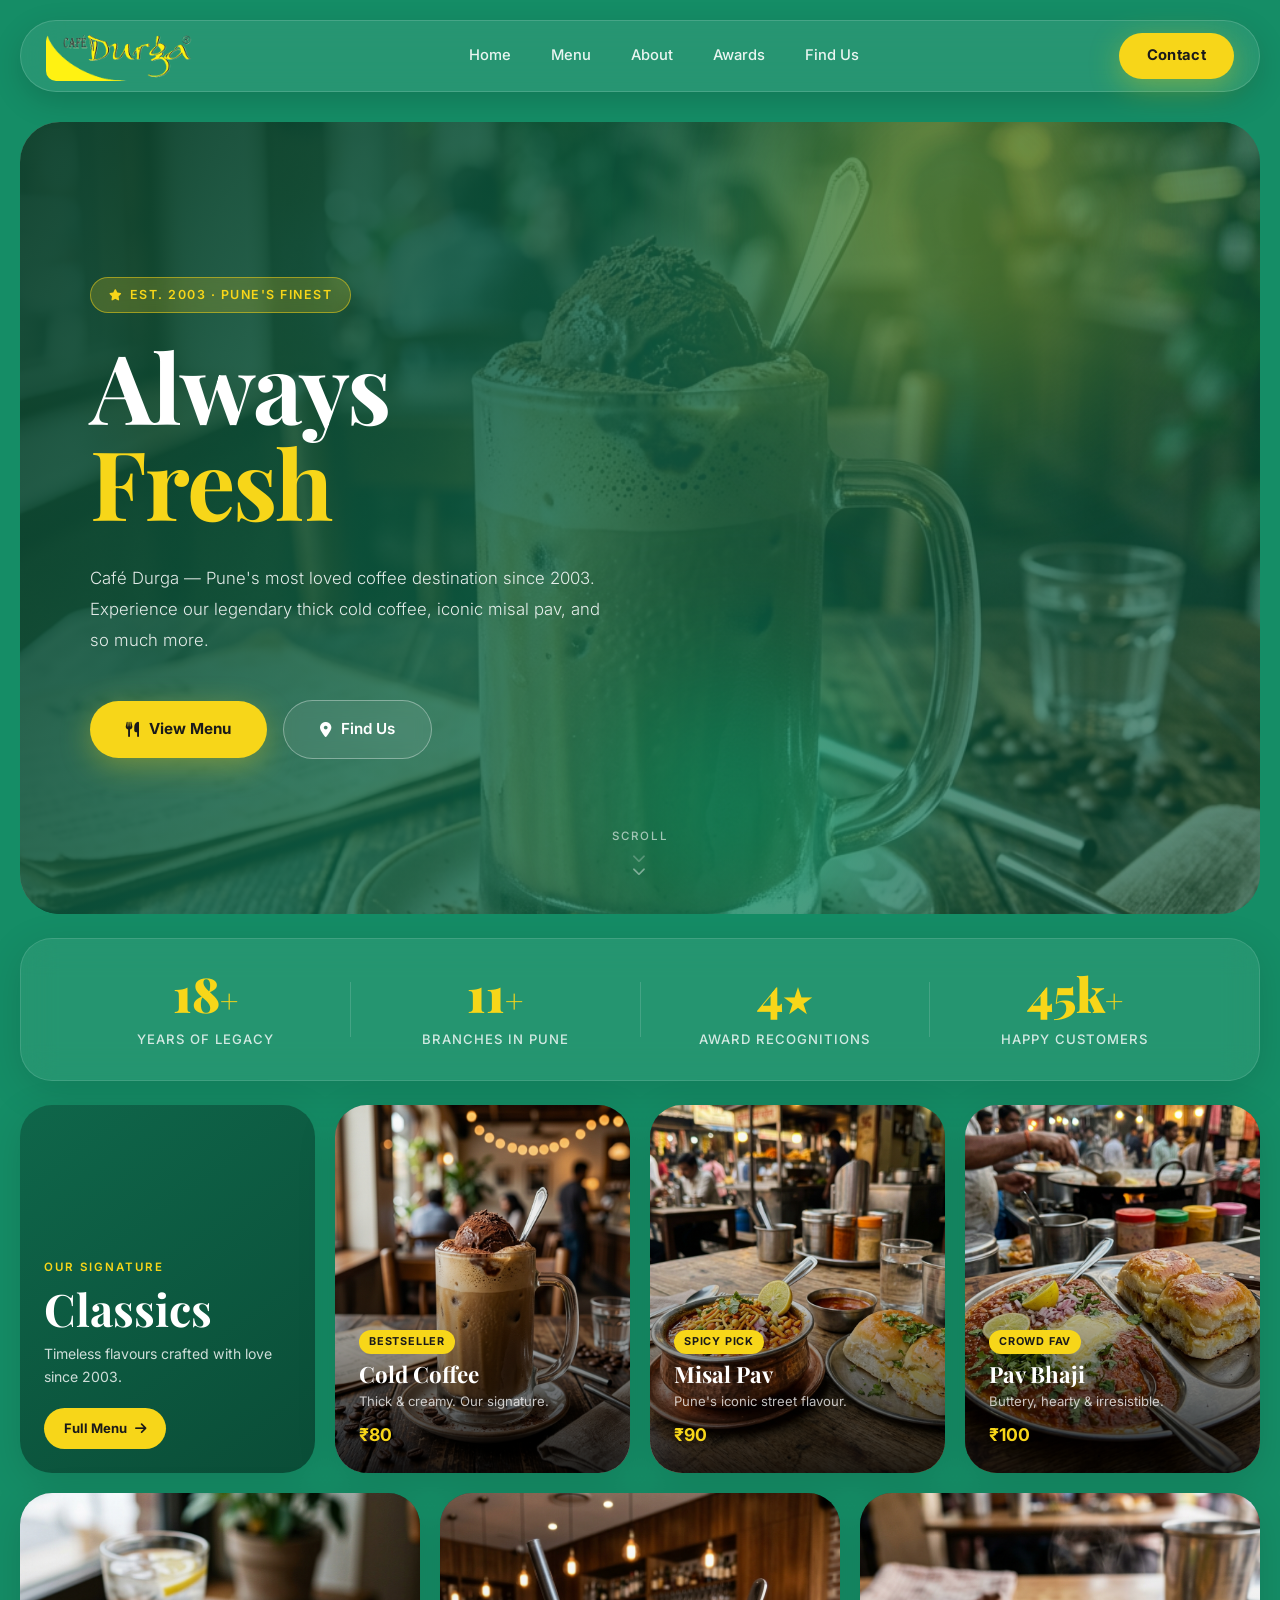
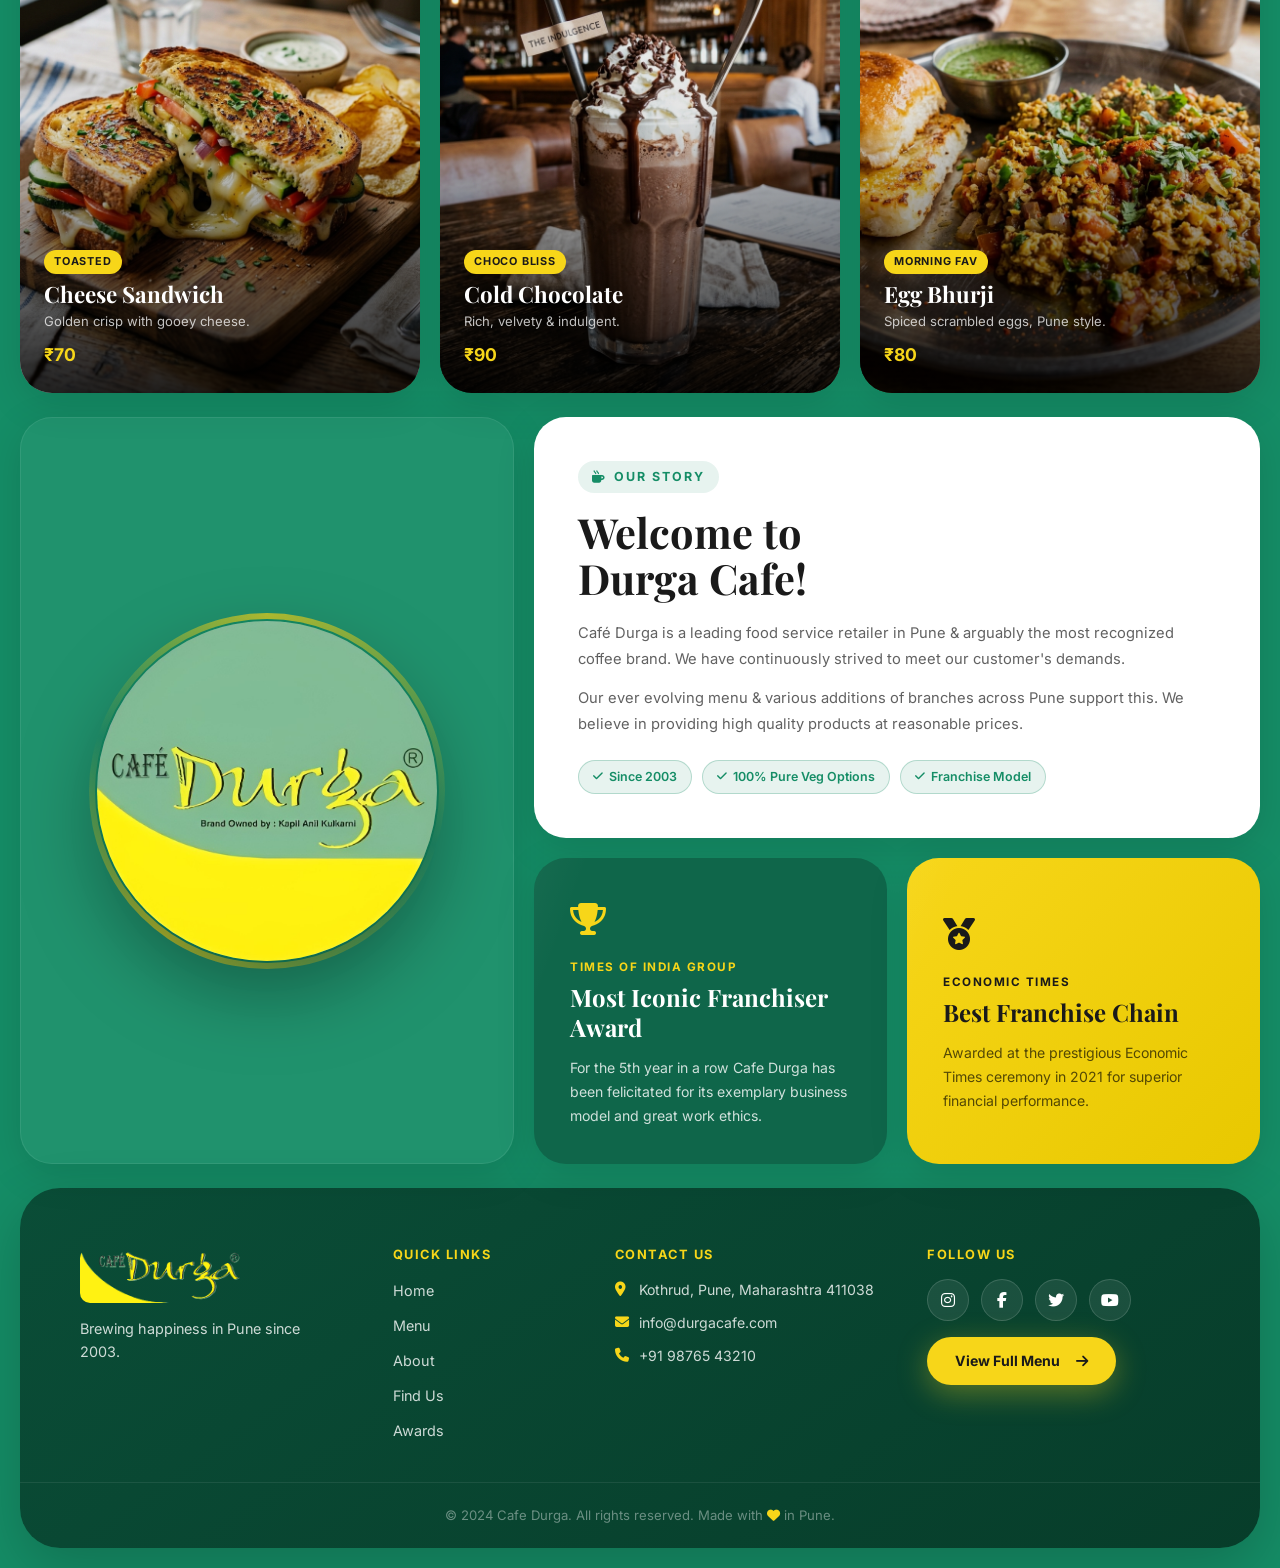
==== commit 1c31eb6f: "Add Locations page with 11 Pune branches, interactive Google Maps, live search, area chips — linked " ====
--- a/index.html
+++ b/index.html
@@ -25,6 +25,7 @@
                 <a href="menu.html">Menu</a>
                 <a href="#about">About</a>
                 <a href="#awards">Awards</a>
+                <a href="locations.html">Find Us</a>
             </nav>
             <a href="#contact" class="nav-btn">Contact</a>
             <button class="mobile-menu-btn" id="mobileMenuBtn" aria-label="Open mobile menu">
@@ -244,9 +245,10 @@
                 </div>
                 <div class="footer-links-group">
                     <h5>Quick Links</h5>
-                    <a href="#home">Home</a>
-                    <a href="#menu">Menu</a>
+                    <a href="index.html">Home</a>
+                    <a href="menu.html">Menu</a>
                     <a href="#about">About</a>
+                    <a href="locations.html">Find Us</a>
                     <a href="#awards">Awards</a>
                 </div>
                 <div class="footer-contact-group">
@@ -281,6 +283,7 @@
             <a href="index.html#home">Home</a>
             <a href="menu.html">Menu</a>
             <a href="index.html#about">About</a>
+            <a href="locations.html">Find Us</a>
             <a href="index.html#contact">Contact</a>
         </div>
     </div>
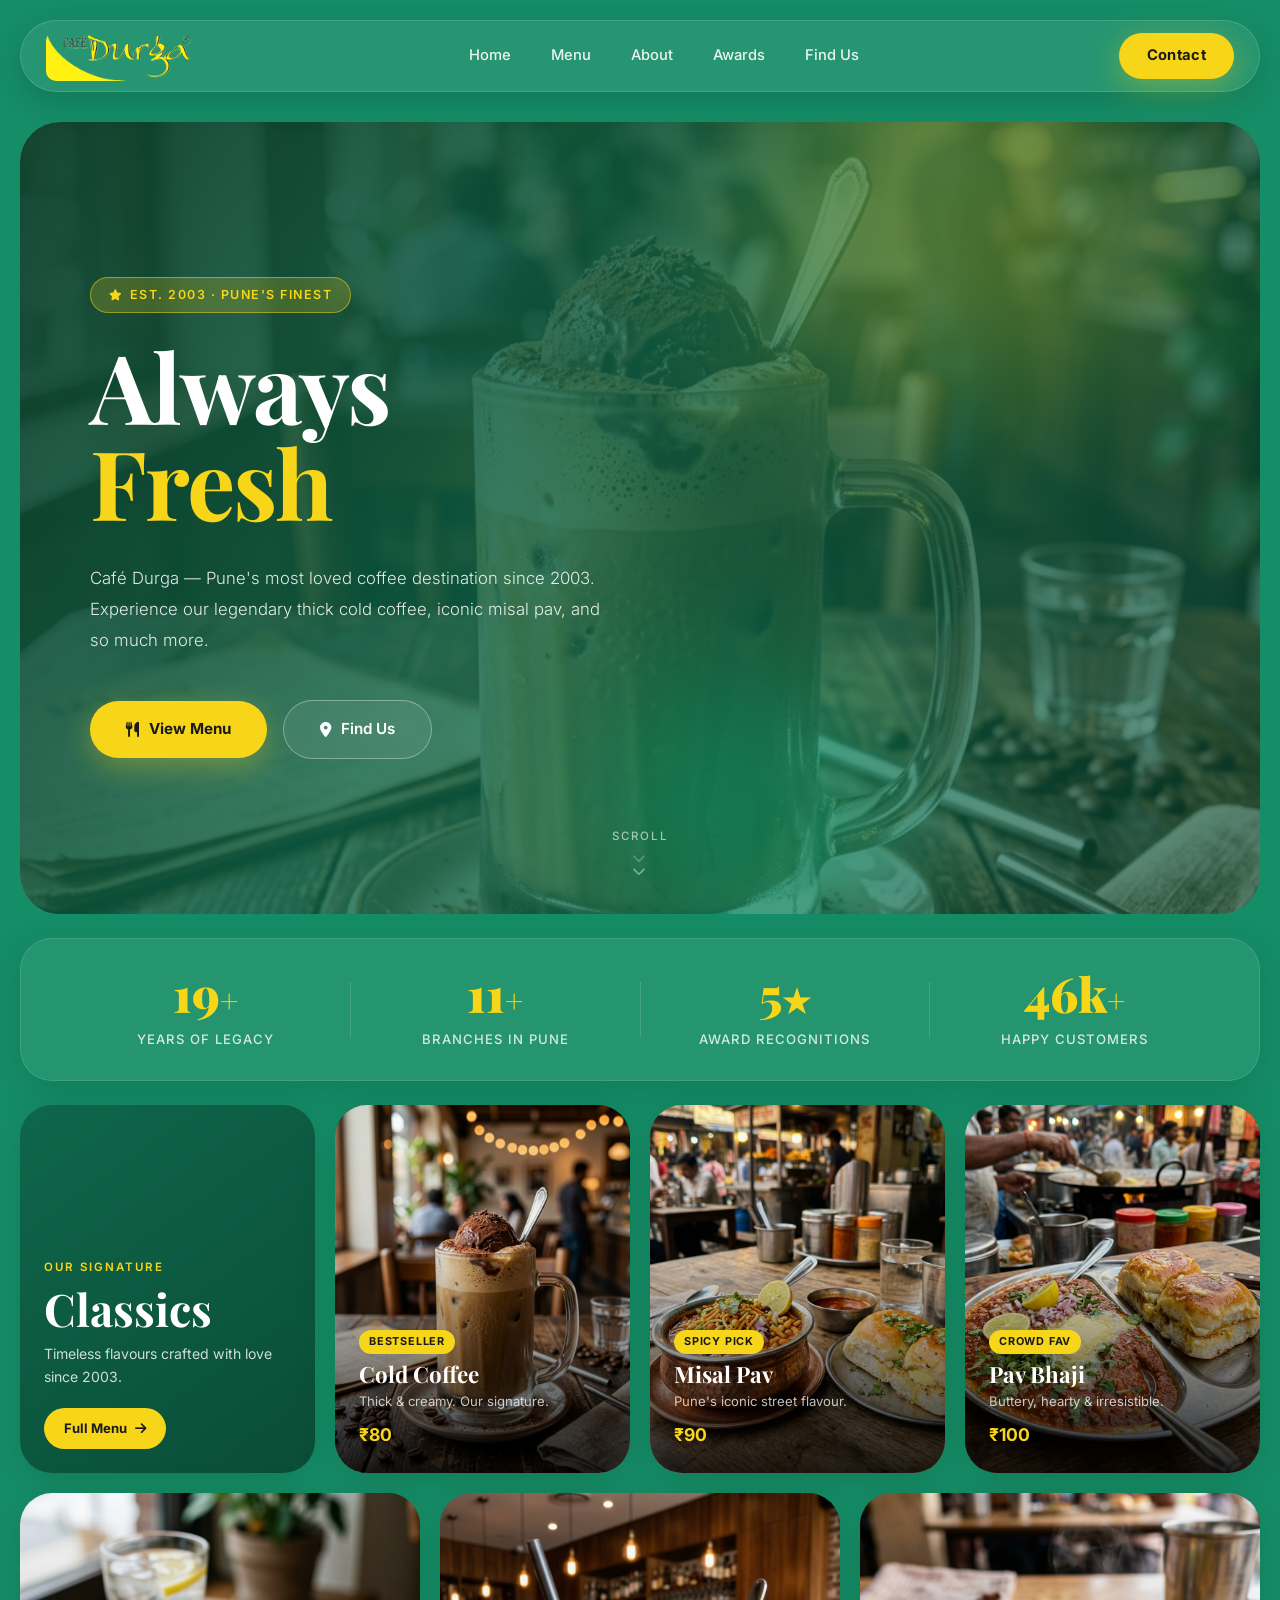
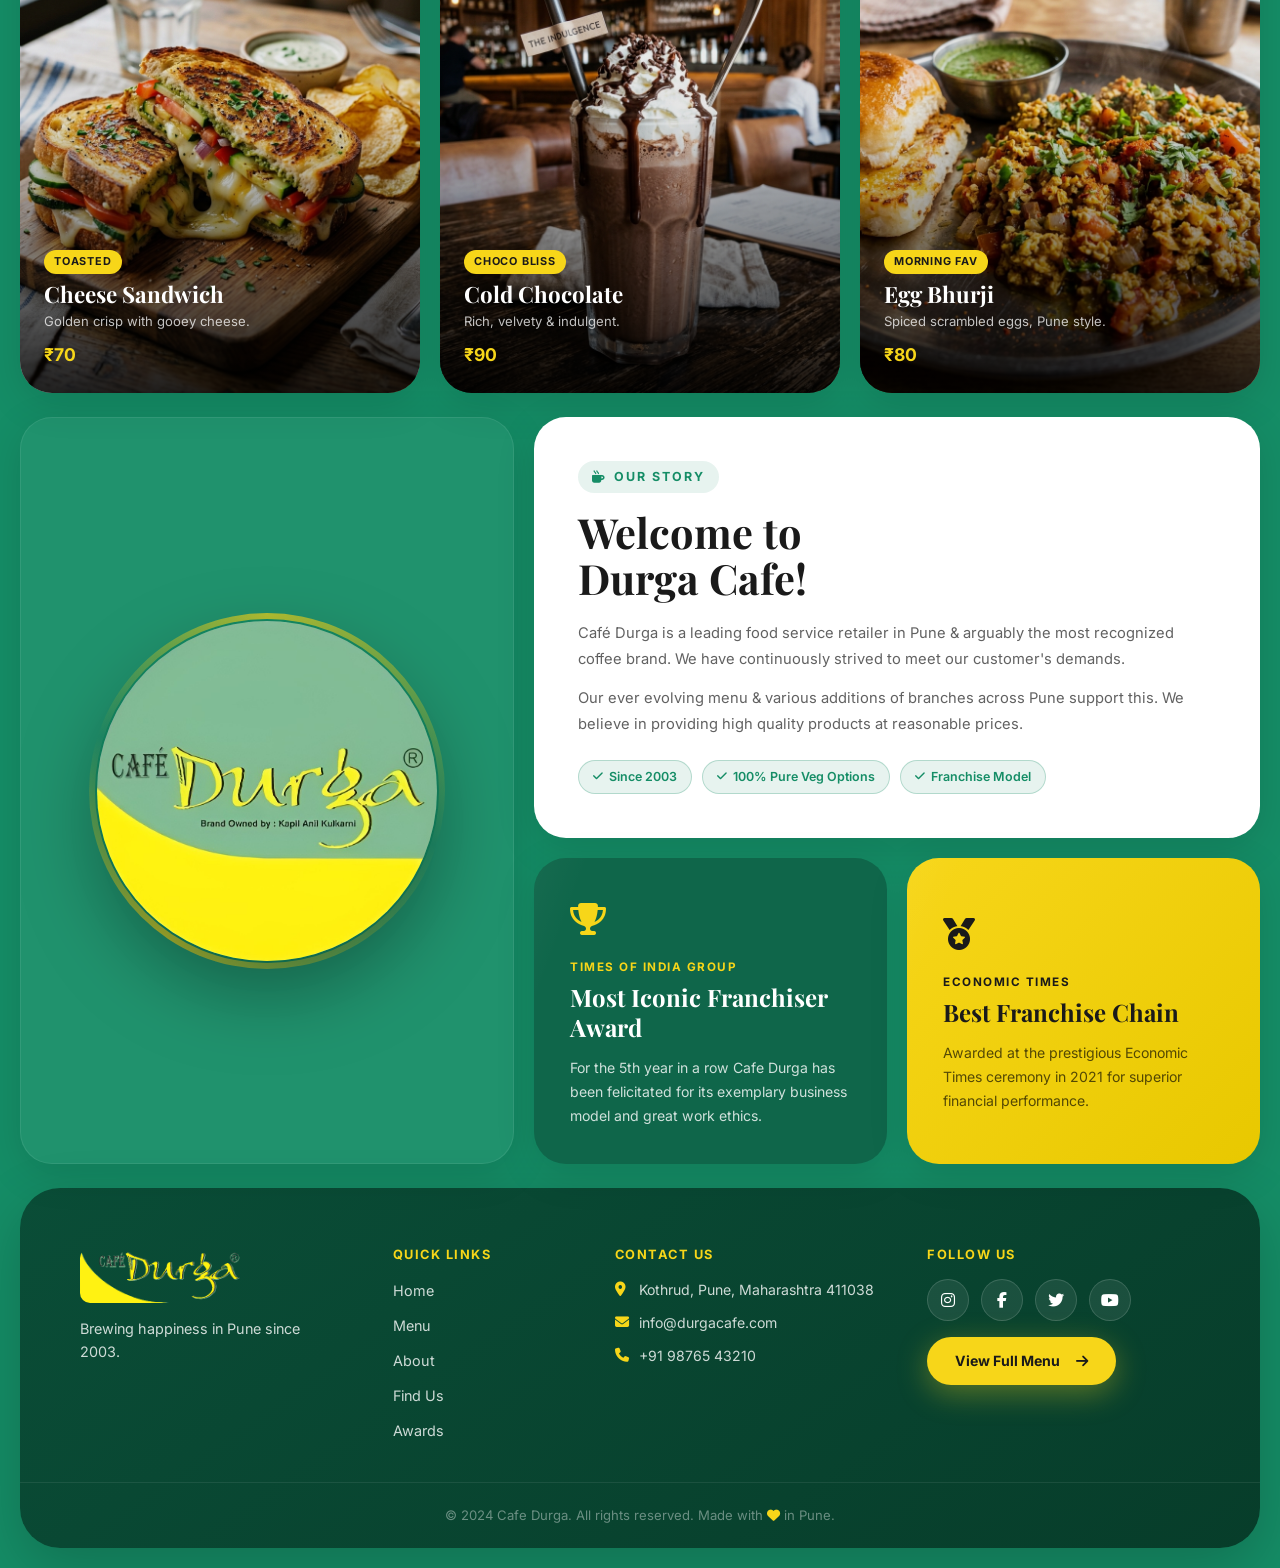
==== commit 57bba0b2: "Update hero CTA buttons on main page to link to menu.html and locations.html" ====
--- a/index.html
+++ b/index.html
@@ -55,10 +55,10 @@
                     Café Durga — Pune's most loved coffee destination since 2003. Experience our legendary thick cold coffee, iconic misal pav, and so much more.
                 </p>
                 <div class="hero-cta-group">
-                    <a href="#menu" class="btn-primary" id="viewMenuBtn">
+                    <a href="menu.html" class="btn-primary" id="viewMenuBtn">
                         <i class="fa-solid fa-utensils"></i> View Menu
                     </a>
-                    <a href="#contact" class="btn-outline" id="findUsBtn">
+                    <a href="locations.html" class="btn-outline" id="findUsBtn">
                         <i class="fa-solid fa-location-dot"></i> Find Us
                     </a>
                 </div>
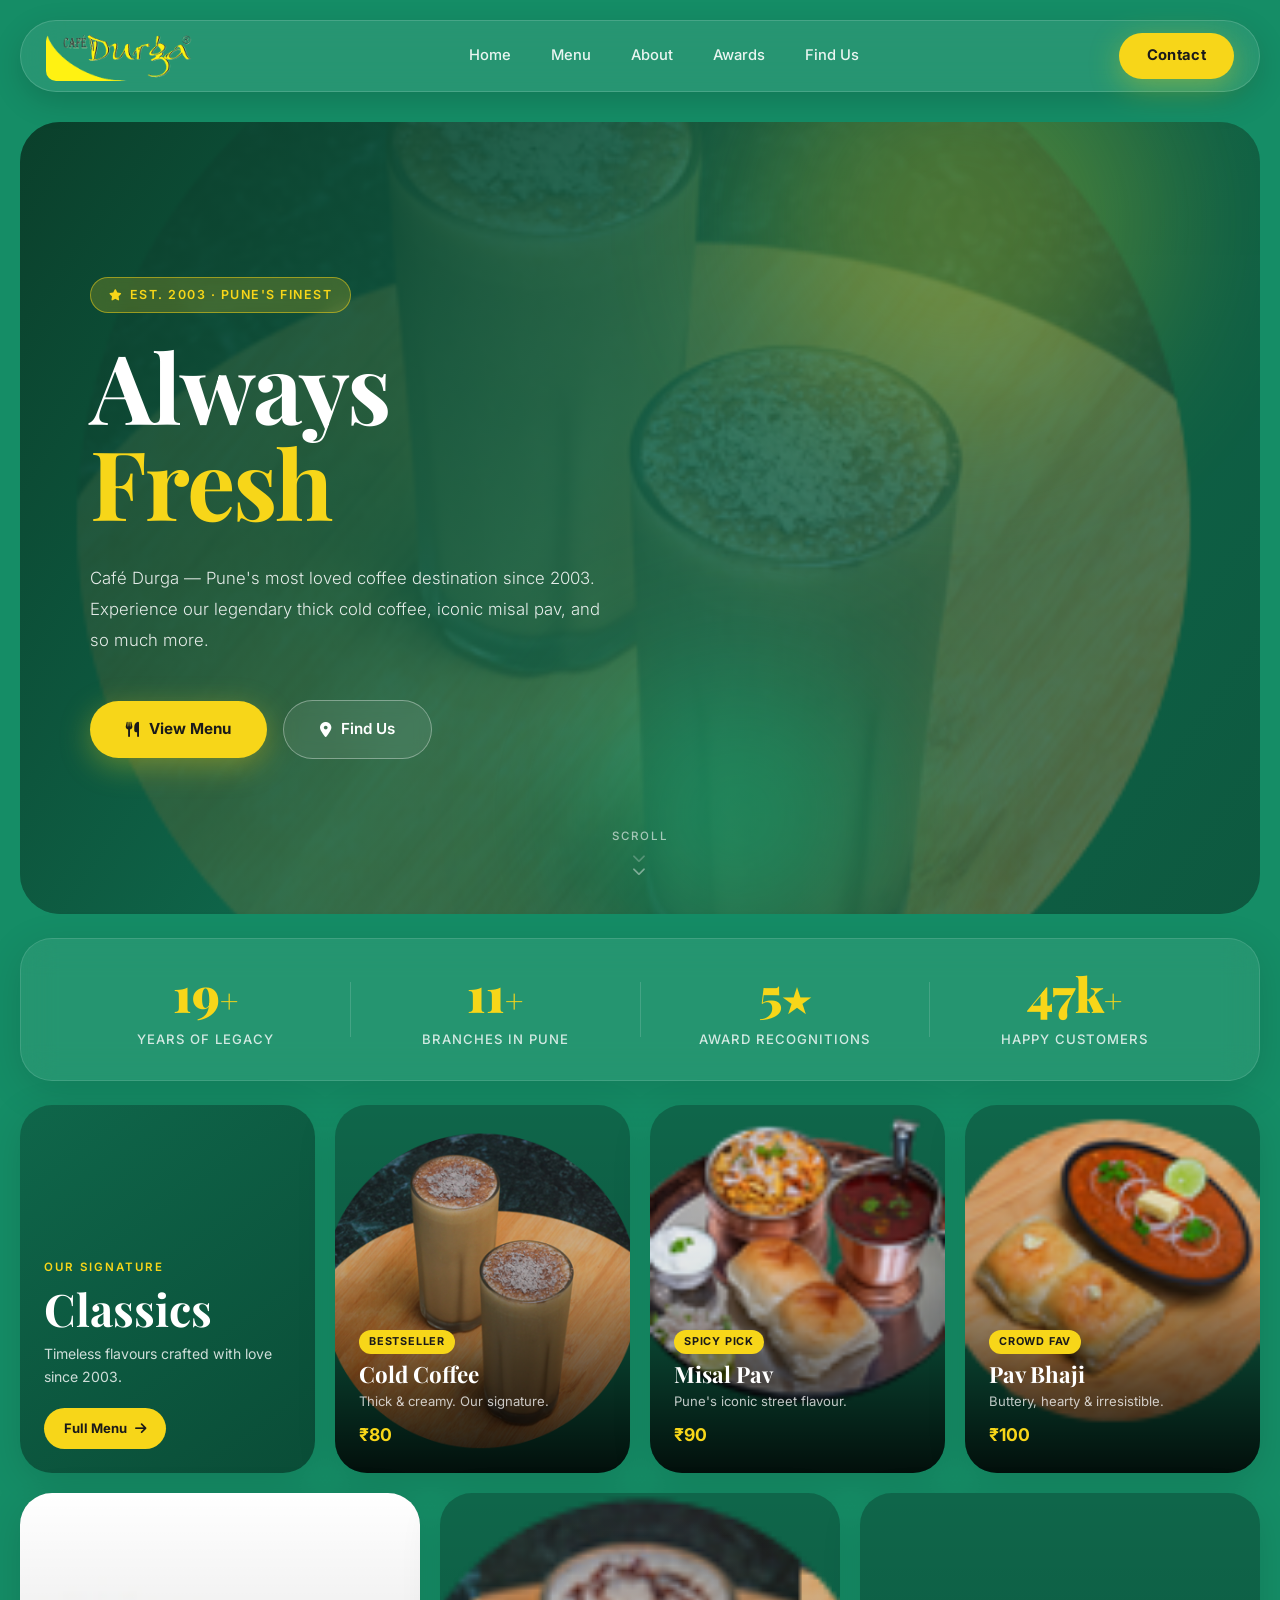
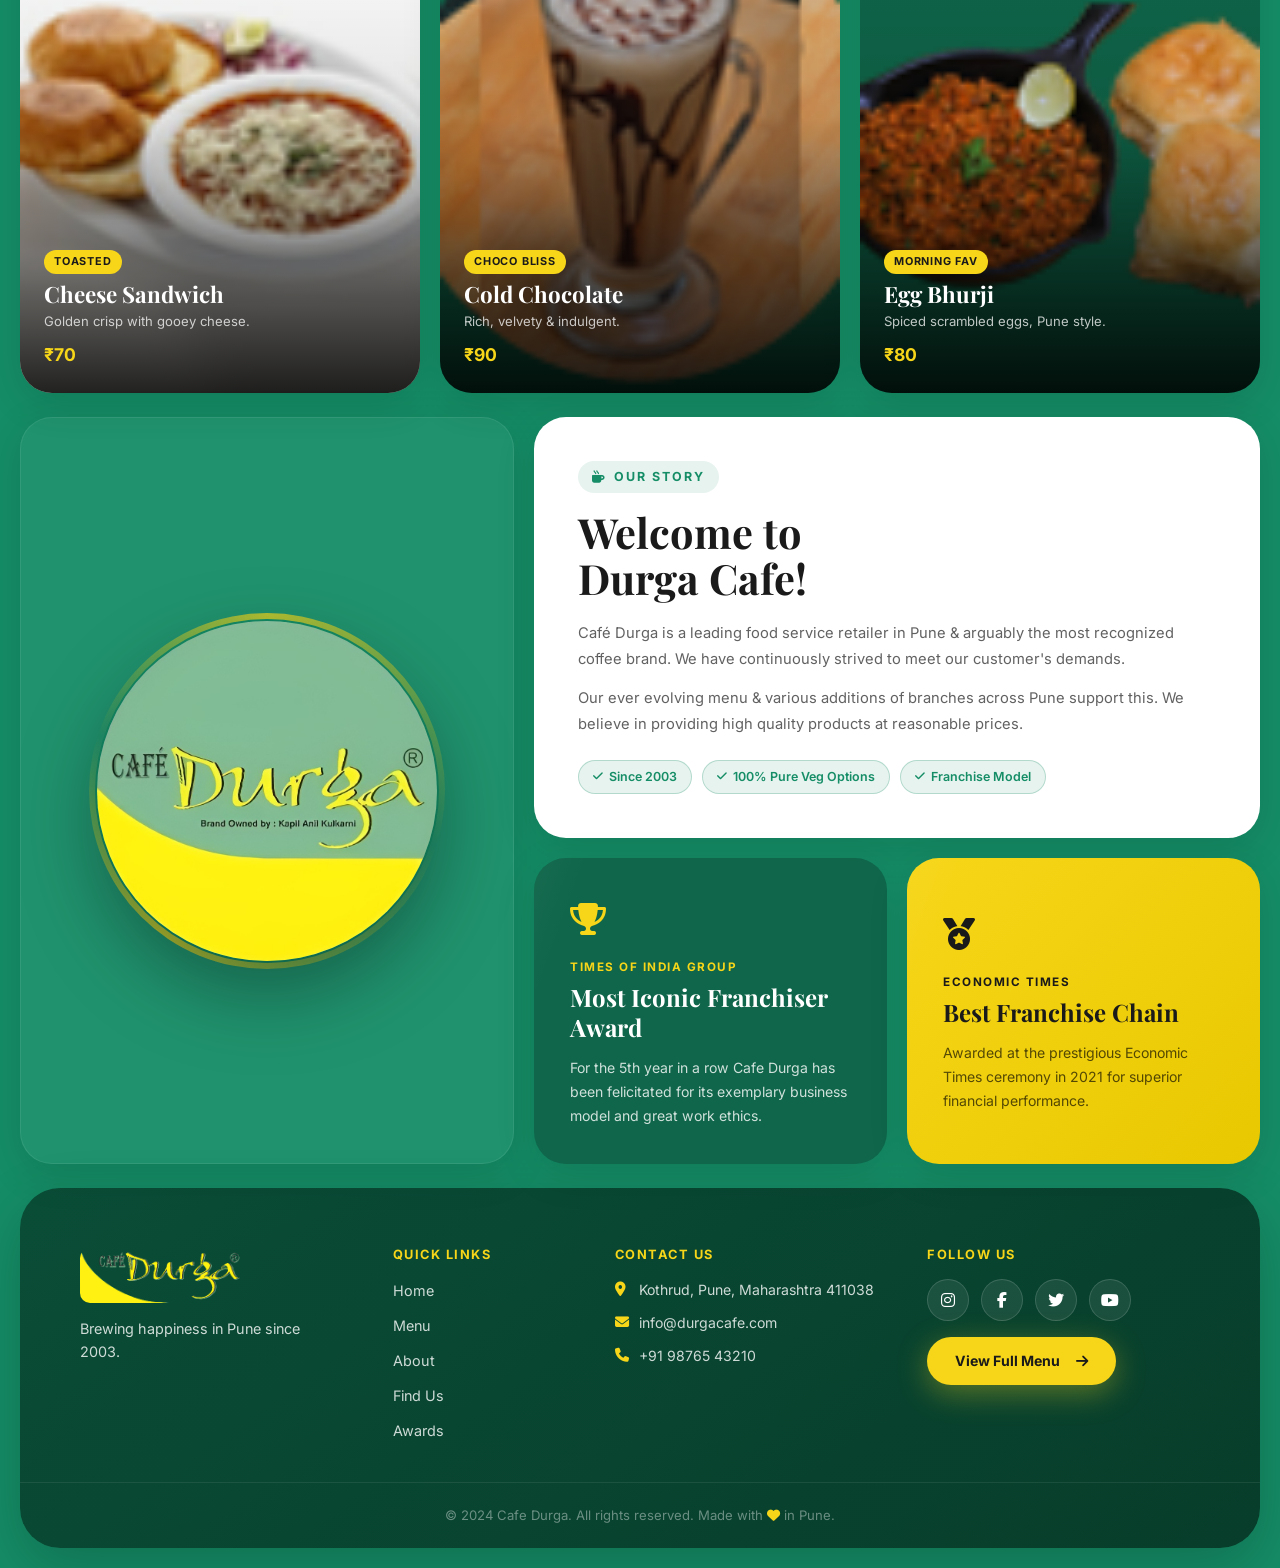
==== commit b537eb1d: "Replace main page images with actual food images from Images3 folder" ====
--- a/index.html
+++ b/index.html
@@ -36,8 +36,7 @@
         <!-- HERO SECTION -->
         <section id="home" class="hero-wrapper">
             <!-- Background Image -->
-            <img src="images/cold-coffee.png" alt="Cafe Durga Cold Coffee" class="hero-bg-image"
-                onerror="this.src='https://images.unsplash.com/photo-1497935586351-b67a49e012bf?ixlib=rb-4.0.3&auto=format&fit=crop&w=1400&q=80'">
+            <img src="Images3/menu-1.png" alt="Cafe Durga Cold Coffee" class="hero-bg-image">
             <div class="hero-overlay"></div>
 
             <!-- Decorative Orbs -->
@@ -110,8 +109,7 @@
             </div>
 
             <div class="bento-card reveal" style="animation-delay:0.1s">
-                <img src="images/cold-coffee.png" alt="Cold Coffee"
-                    onerror="this.src='https://images.unsplash.com/photo-1517701604599-bb29b565090c?ixlib=rb-4.0.3&auto=format&fit=crop&w=600&q=80'">
+                <img src="Images3/menu-1.png" alt="Cold Coffee">
                 <div class="bento-card-overlay"></div>
                 <div class="bento-card-content">
                     <span class="food-badge">Bestseller</span>
@@ -122,8 +120,7 @@
             </div>
 
             <div class="bento-card reveal" style="animation-delay:0.2s">
-                <img src="images/misal-pav.png" alt="Misal Pav"
-                    onerror="this.src='https://images.unsplash.com/photo-1606491956689-2ea866880c84?ixlib=rb-4.0.3&auto=format&fit=crop&w=600&q=80'">
+                <img src="Images3/misal.png" alt="Misal Pav">
                 <div class="bento-card-overlay"></div>
                 <div class="bento-card-content">
                     <span class="food-badge">Spicy Pick</span>
@@ -134,8 +131,7 @@
             </div>
 
             <div class="bento-card reveal" style="animation-delay:0.3s">
-                <img src="images/pav-bhaji.png" alt="Pav Bhaji"
-                    onerror="this.src='https://images.unsplash.com/photo-1626074964464-f6b0f15c7e12?ixlib=rb-4.0.3&auto=format&fit=crop&w=600&q=80'">
+                <img src="Images3/pav-bhaji.png" alt="Pav Bhaji">
                 <div class="bento-card-overlay"></div>
                 <div class="bento-card-content">
                     <span class="food-badge">Crowd Fav</span>
@@ -151,8 +147,7 @@
         <section class="bento-grid-3 reveal">
 
             <div class="bento-card">
-                <img src="images/cheese-sandwich.png" alt="Cheese Sandwich"
-                    onerror="this.src='https://images.unsplash.com/photo-1528735602780-2552fd46c7af?ixlib=rb-4.0.3&auto=format&fit=crop&w=600&q=80'">
+                <img src="Images3/cheese.png" alt="Cheese Sandwich">
                 <div class="bento-card-overlay"></div>
                 <div class="bento-card-content">
                     <span class="food-badge">Toasted</span>
@@ -163,8 +158,7 @@
             </div>
 
             <div class="bento-card">
-                <img src="images/cold-chocolate.png" alt="Cold Chocolate"
-                    onerror="this.src='https://images.unsplash.com/photo-1542990253-a781e04c0082?ixlib=rb-4.0.3&auto=format&fit=crop&w=600&q=80'">
+                <img src="Images3/br-4.png" alt="Cold Chocolate">
                 <div class="bento-card-overlay"></div>
                 <div class="bento-card-content">
                     <span class="food-badge">Choco Bliss</span>
@@ -175,8 +169,7 @@
             </div>
 
             <div class="bento-card">
-                <img src="images/egg-bhurji.png" alt="Egg Bhurji"
-                    onerror="this.src='https://images.unsplash.com/photo-1525351484163-7529414344d8?ixlib=rb-4.0.3&auto=format&fit=crop&w=600&q=80'">
+                <img src="Images3/bhurji.png" alt="Egg Bhurji">
                 <div class="bento-card-overlay"></div>
                 <div class="bento-card-content">
                     <span class="food-badge">Morning Fav</span>
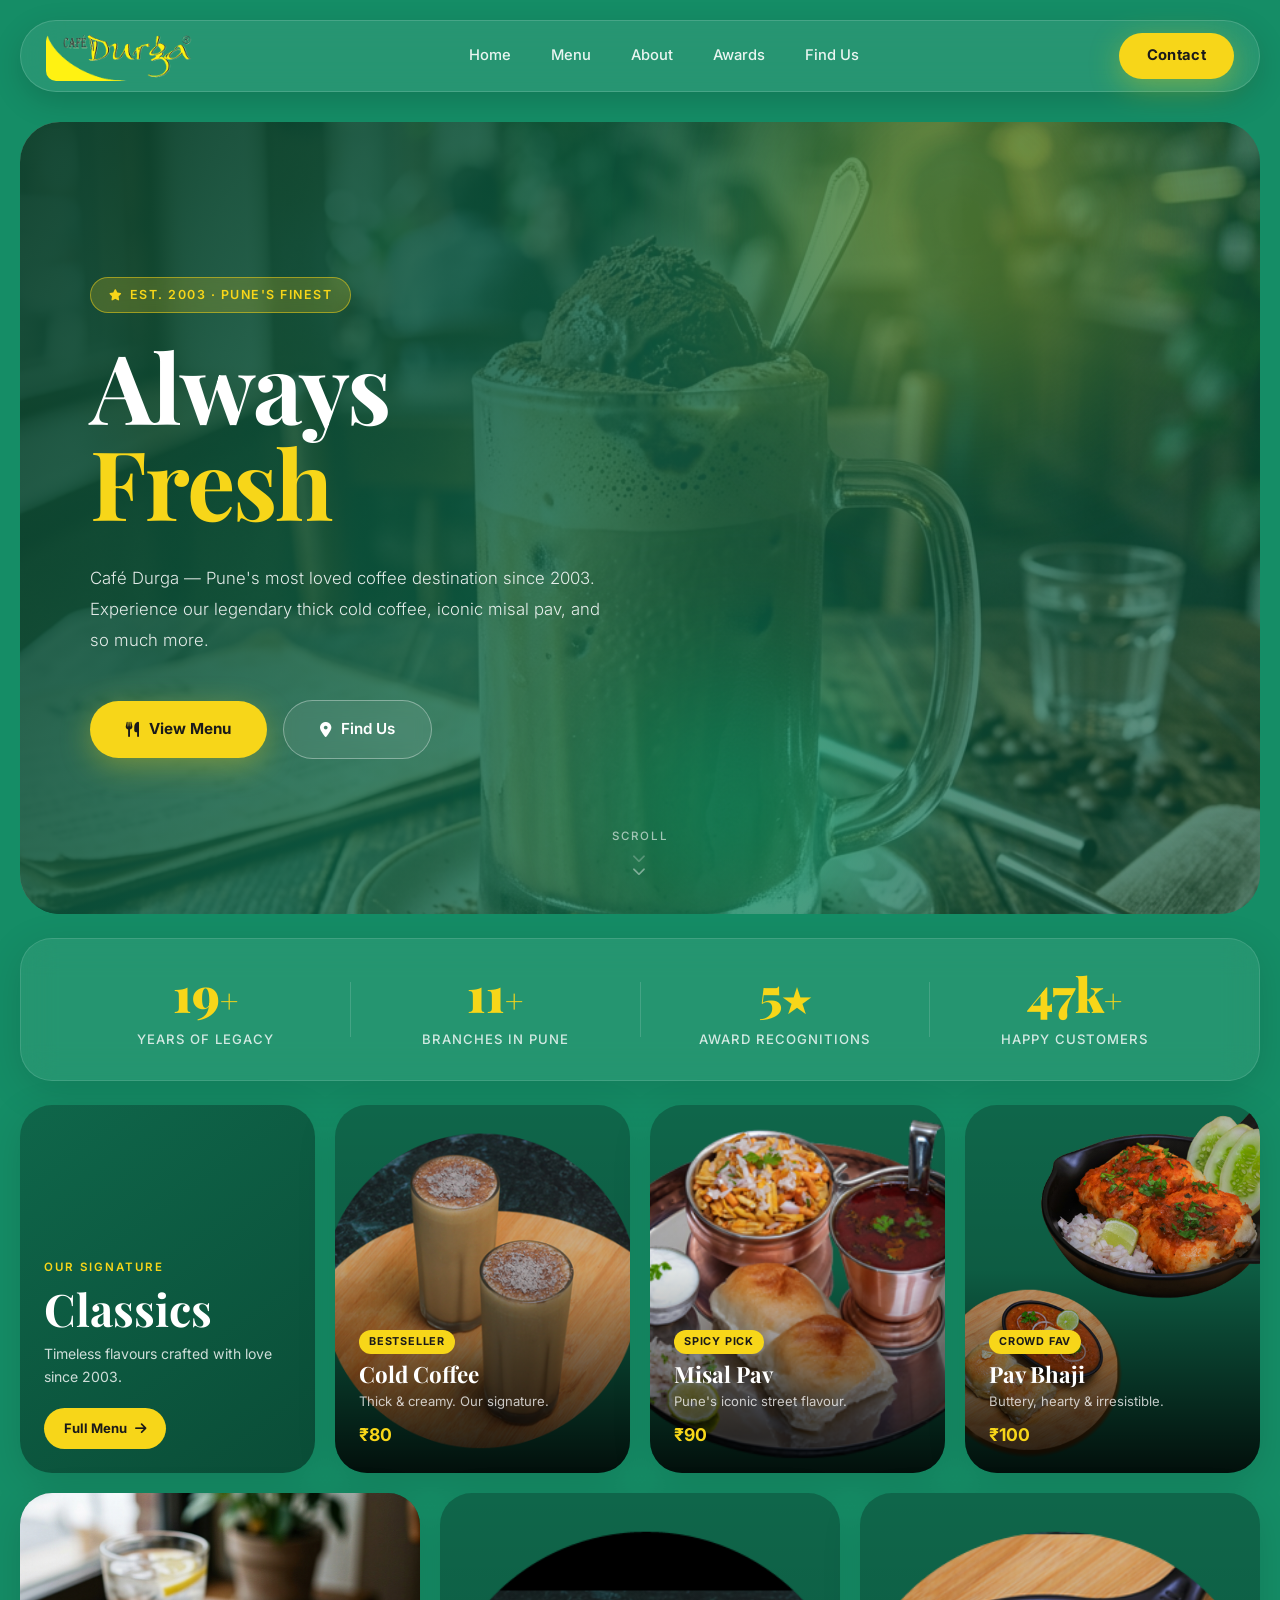
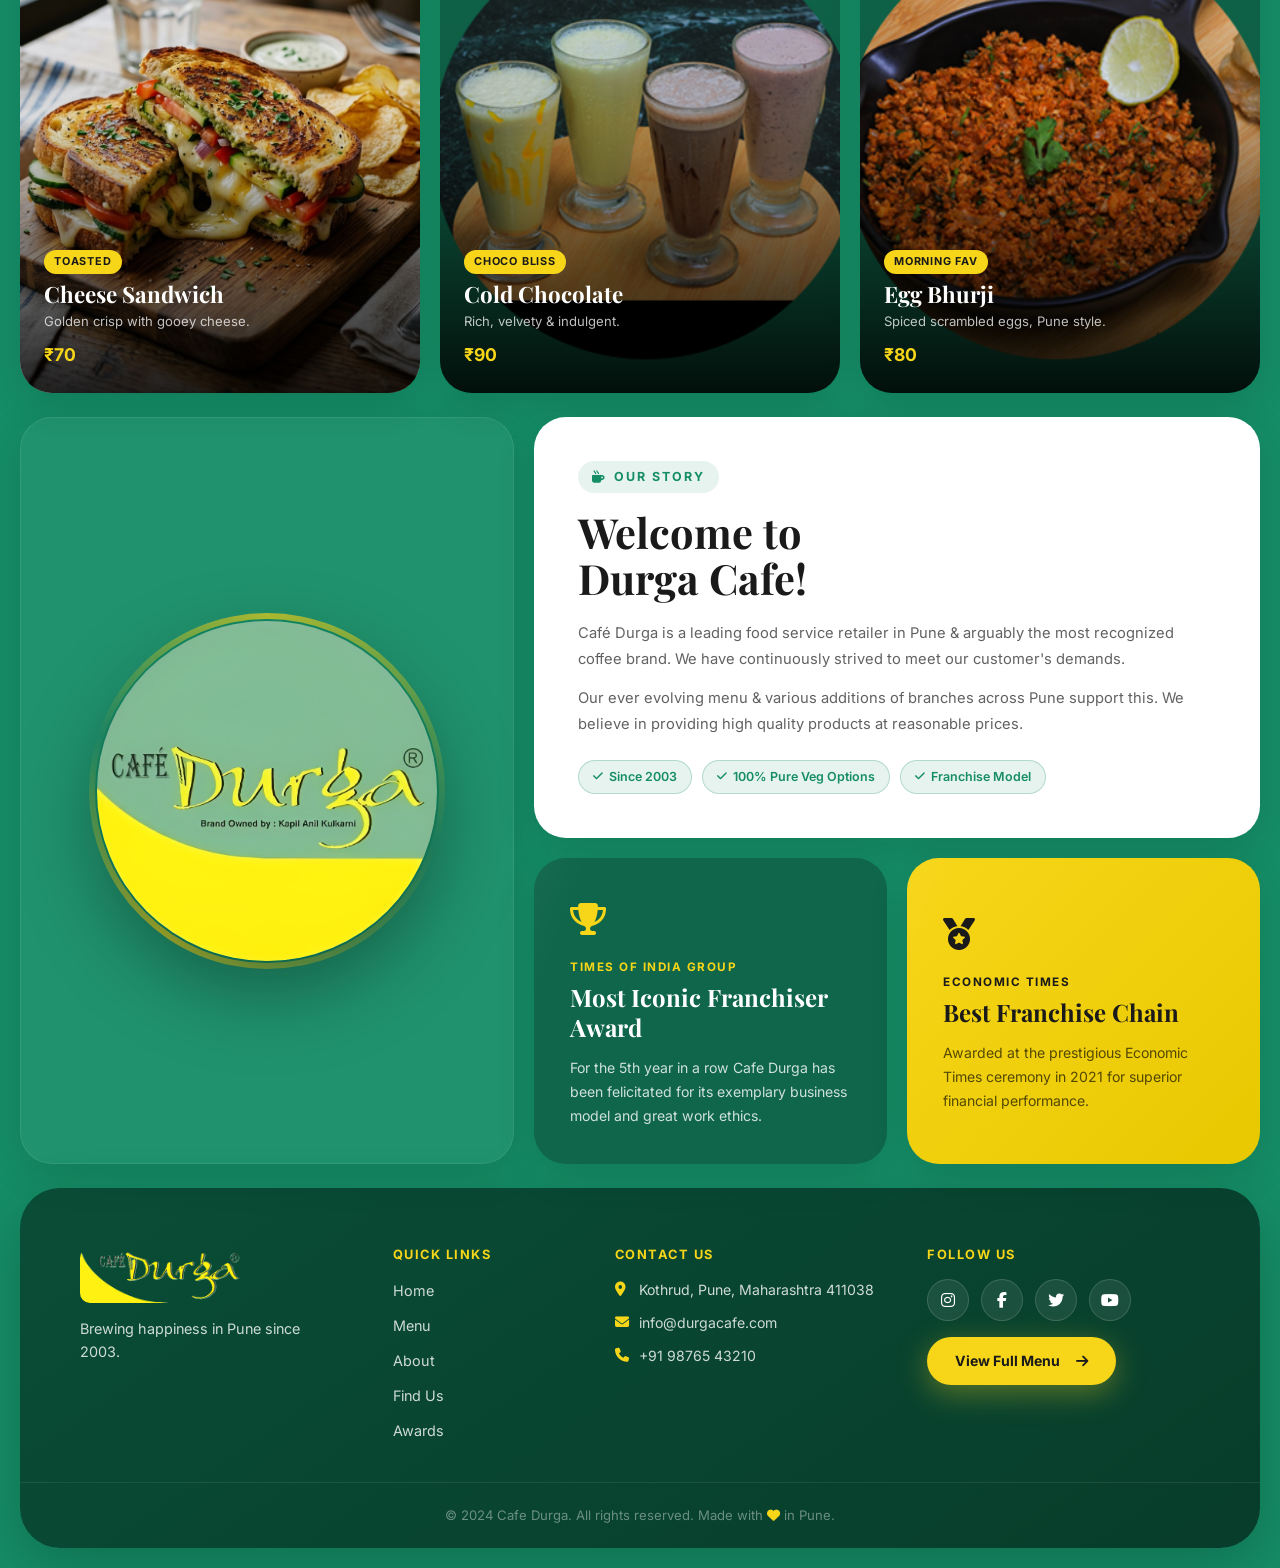
==== commit 4113e7b1: "Fix image blurriness by upgrading all bento card images to high-definition HD food photos" ====
--- a/index.html
+++ b/index.html
@@ -36,7 +36,7 @@
         <!-- HERO SECTION -->
         <section id="home" class="hero-wrapper">
             <!-- Background Image -->
-            <img src="Images3/menu-1.png" alt="Cafe Durga Cold Coffee" class="hero-bg-image">
+            <img src="images/cold-coffee.png" alt="Cafe Durga Cold Coffee" class="hero-bg-image">
             <div class="hero-overlay"></div>
 
             <!-- Decorative Orbs -->
@@ -120,7 +120,7 @@
             </div>
 
             <div class="bento-card reveal" style="animation-delay:0.2s">
-                <img src="Images3/misal.png" alt="Misal Pav">
+                <img src="Images3/menu-2.png" alt="Misal Pav">
                 <div class="bento-card-overlay"></div>
                 <div class="bento-card-content">
                     <span class="food-badge">Spicy Pick</span>
@@ -131,7 +131,7 @@
             </div>
 
             <div class="bento-card reveal" style="animation-delay:0.3s">
-                <img src="Images3/pav-bhaji.png" alt="Pav Bhaji">
+                <img src="Images3/menu-6.png" alt="Pav Bhaji">
                 <div class="bento-card-overlay"></div>
                 <div class="bento-card-content">
                     <span class="food-badge">Crowd Fav</span>
@@ -147,7 +147,7 @@
         <section class="bento-grid-3 reveal">
 
             <div class="bento-card">
-                <img src="Images3/cheese.png" alt="Cheese Sandwich">
+                <img src="images/cheese-sandwich.png" alt="Cheese Sandwich">
                 <div class="bento-card-overlay"></div>
                 <div class="bento-card-content">
                     <span class="food-badge">Toasted</span>
@@ -158,7 +158,7 @@
             </div>
 
             <div class="bento-card">
-                <img src="Images3/br-4.png" alt="Cold Chocolate">
+                <img src="Images3/menu-4.png" alt="Cold Chocolate">
                 <div class="bento-card-overlay"></div>
                 <div class="bento-card-content">
                     <span class="food-badge">Choco Bliss</span>
@@ -169,7 +169,7 @@
             </div>
 
             <div class="bento-card">
-                <img src="Images3/bhurji.png" alt="Egg Bhurji">
+                <img src="Images3/menu-3.png" alt="Egg Bhurji">
                 <div class="bento-card-overlay"></div>
                 <div class="bento-card-content">
                     <span class="food-badge">Morning Fav</span>
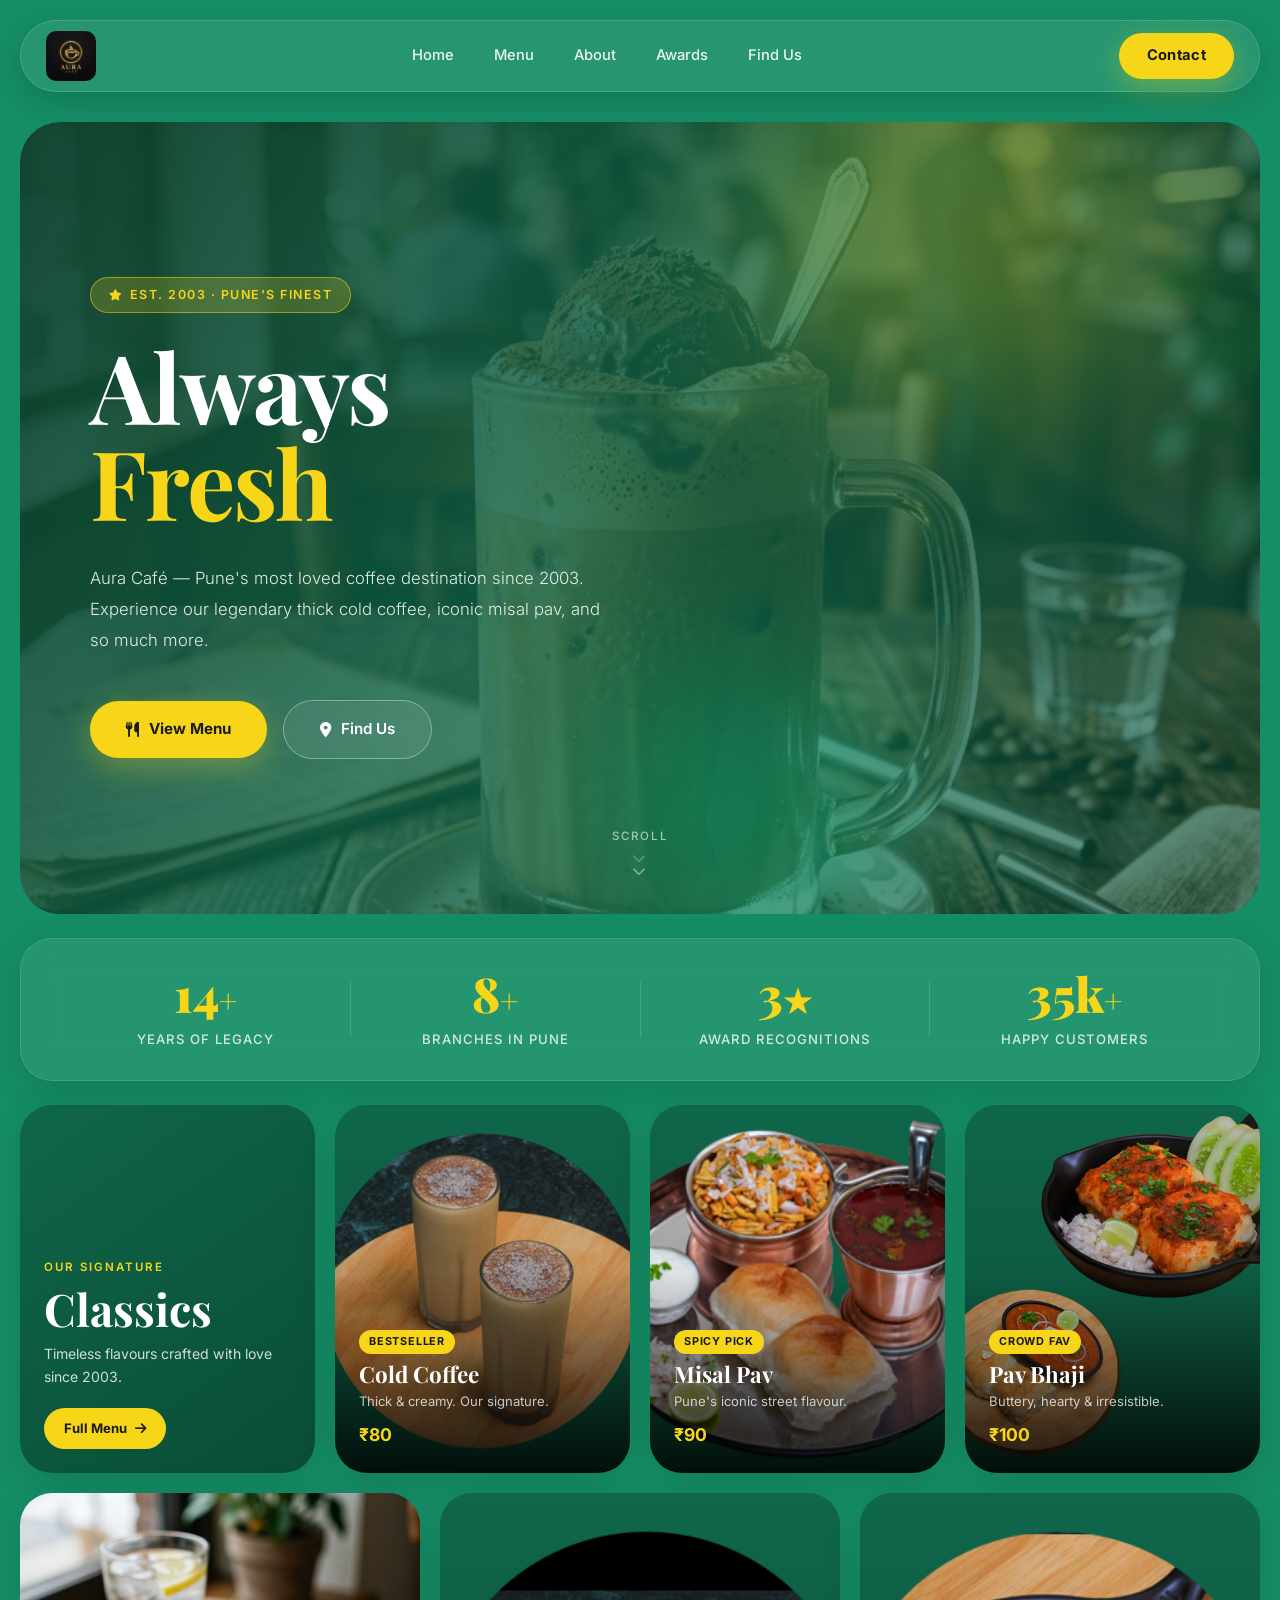
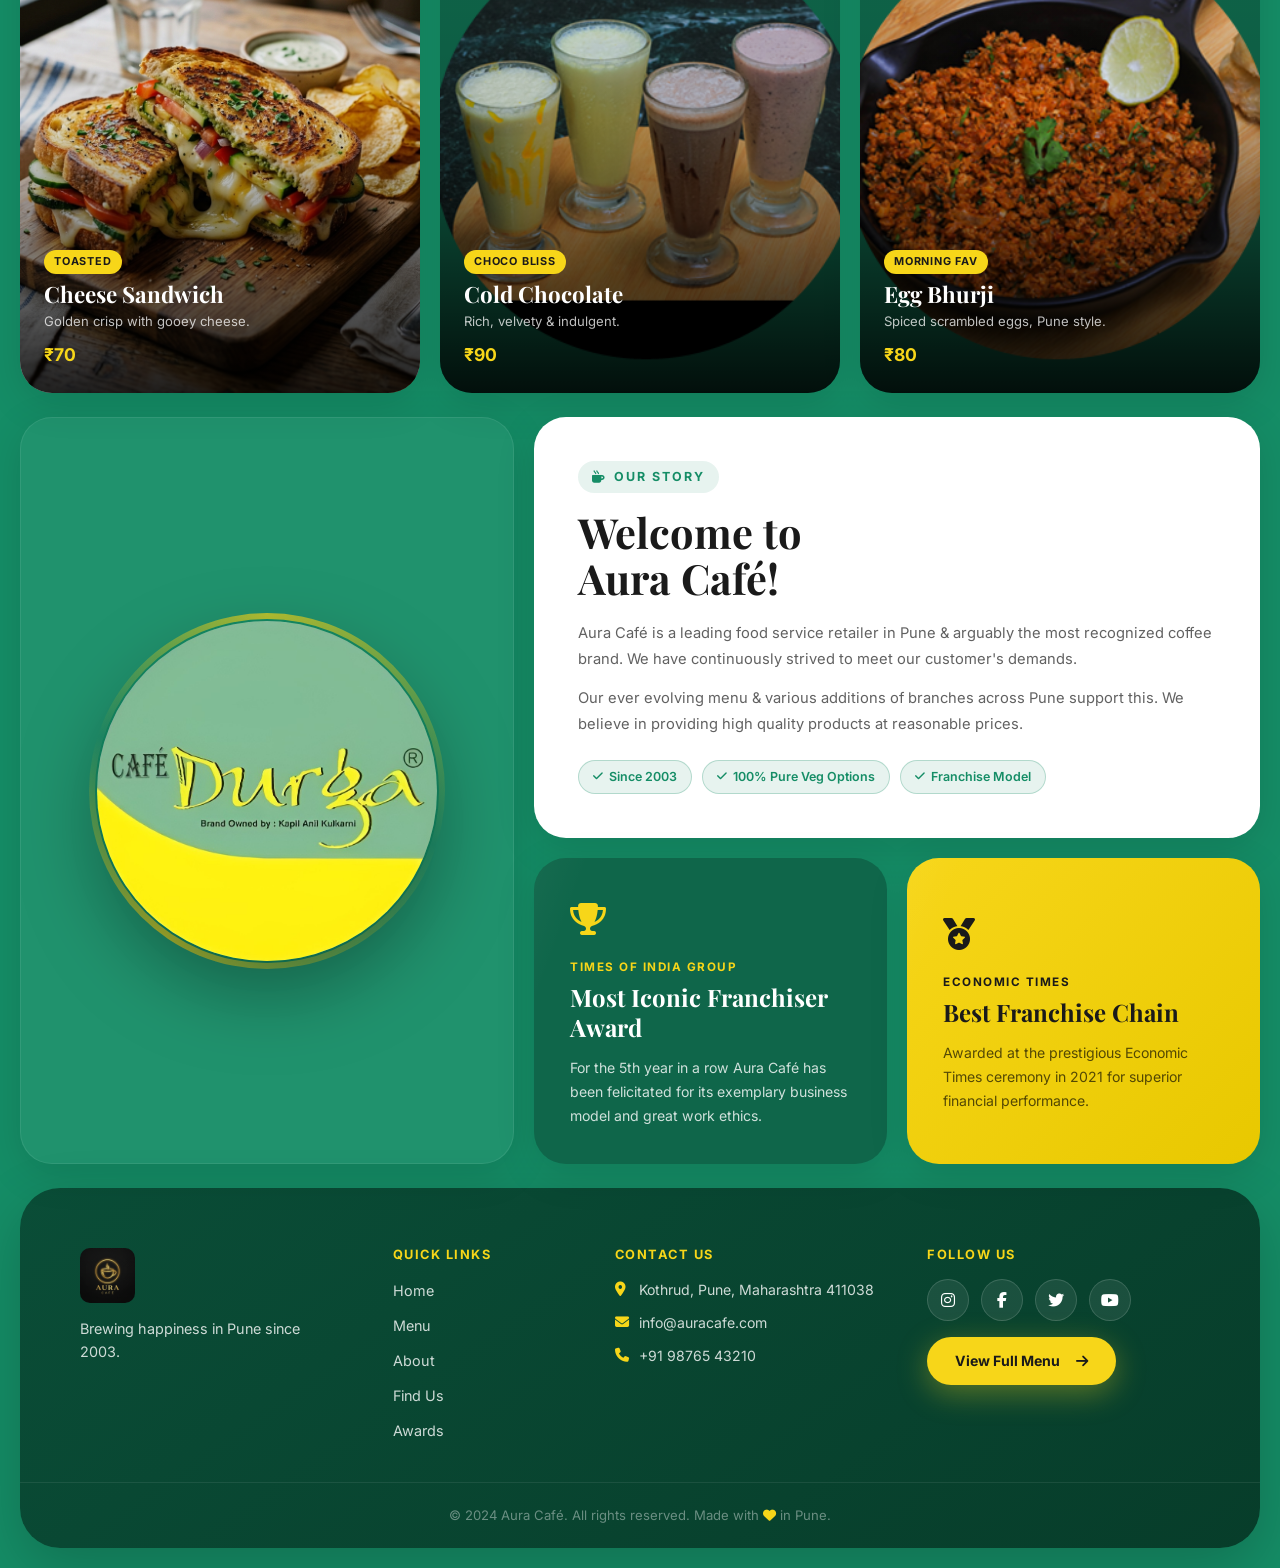
==== commit d5e6ffa1: "Rebrand website to Aura Cafe for portfolio showcase" ====
--- a/index.html
+++ b/index.html
@@ -4,9 +4,9 @@
 <head>
     <meta charset="UTF-8">
     <meta name="viewport" content="width=device-width, initial-scale=1.0">
-    <title>Cafe Durga — Pune's Most Iconic Coffee Brand</title>
+    <title>Aura Café — Premium Artisan Coffee & Eats</title>
     <meta name="description"
-        content="Cafe Durga is Pune's most recognized coffee brand. Experience our legendary thick cold coffee, misal pav, pav bhaji and more since 2003.">
+        content="Aura Café is Pune's premier specialty coffee destination. Experience our legendary thick cold coffee, misal pav, pav bhaji and more since 2003.">
     <link rel="stylesheet" href="https://cdnjs.cloudflare.com/ajax/libs/font-awesome/6.4.0/css/all.min.css">
     <link rel="stylesheet" href="styles.css">
 </head>
@@ -18,7 +18,7 @@
         <!-- HEADER -->
         <header class="top-header" id="topHeader">
             <div class="nav-logo">
-                <img src="logo 2.png" alt="Cafe Durga Logo" onerror="this.src='images/cafe_durga_logo.png'">
+                <img src="logo 2.png" alt="Aura Café Logo" onerror="this.src='images/aura_cafe_logo.png'">
             </div>
             <nav class="nav-links">
                 <a href="#home">Home</a>
@@ -36,7 +36,7 @@
         <!-- HERO SECTION -->
         <section id="home" class="hero-wrapper">
             <!-- Background Image -->
-            <img src="images/cold-coffee.png" alt="Cafe Durga Cold Coffee" class="hero-bg-image">
+            <img src="images/cold-coffee.png" alt="Aura Cold Coffee" class="hero-bg-image">
             <div class="hero-overlay"></div>
 
             <!-- Decorative Orbs -->
@@ -51,7 +51,7 @@
                     <span class="hero-animated-word" id="heroWord">Fresh</span>
                 </h1>
                 <p class="hero-subtitle">
-                    Café Durga — Pune's most loved coffee destination since 2003. Experience our legendary thick cold coffee, iconic misal pav, and so much more.
+                    Aura Café — Pune's most loved coffee destination since 2003. Experience our legendary thick cold coffee, iconic misal pav, and so much more.
                 </p>
                 <div class="hero-cta-group">
                     <a href="menu.html" class="btn-primary" id="viewMenuBtn">
@@ -187,17 +187,17 @@
             <!-- Large Image (Left) -->
             <div class="bento-large-image reveal">
                 <div class="logo-ring-wrapper">
-                    <img src="dc.jpg" alt="Cafe Durga Official Logo"
-                        onerror="this.src='https://images.unsplash.com/photo-1554118811-1e0d58224f24?ixlib=rb-4.0.3&auto=format&fit=crop&w=1000&q=80'">
+                    <img src="dc.jpg" alt="Aura Café Official Logo"
+                        onerror="this.src='images/aura_cafe_logo.png'">
                 </div>
             </div>
 
             <!-- Text Card (Center Top) -->
             <div class="bento-text-card about-intro reveal">
                 <span class="about-eyebrow"><i class="fa-solid fa-mug-hot"></i> Our Story</span>
-                <h2>Welcome to<br>Durga Cafe!</h2>
+                <h2>Welcome to<br>Aura Café!</h2>
                 <p>
-                    Café Durga is a leading food service retailer in Pune & arguably the most recognized coffee brand.
+                    Aura Café is a leading food service retailer in Pune & arguably the most recognized coffee brand.
                     We have continuously strived to meet our customer's demands.
                 </p>
                 <p>
@@ -215,7 +215,7 @@
                 <div class="award-icon"><i class="fa-solid fa-trophy"></i></div>
                 <h4>Times of India Group</h4>
                 <h3>Most Iconic Franchiser Award</h3>
-                <p>For the 5th year in a row Cafe Durga has been felicitated for its exemplary business model and great work ethics.</p>
+                <p>For the 5th year in a row Aura Café has been felicitated for its exemplary business model and great work ethics.</p>
             </div>
 
             <!-- Dark Awards Card 2 (Bottom Right) -->
@@ -232,8 +232,8 @@
         <footer id="contact" class="site-footer">
             <div class="footer-top reveal">
                 <div class="footer-brand">
-                    <img src="logo 2.png" alt="Cafe Durga Logo" class="footer-logo"
-                        onerror="this.src='images/cafe_durga_logo.png'">
+                    <img src="logo 2.png" alt="Aura Café Logo" class="footer-logo"
+                        onerror="this.src='images/aura_cafe_logo.png'">
                     <p class="footer-tagline">Brewing happiness in Pune since 2003.</p>
                 </div>
                 <div class="footer-links-group">
@@ -247,7 +247,7 @@
                 <div class="footer-contact-group">
                     <h5>Contact Us</h5>
                     <p><i class="fa-solid fa-location-dot"></i> Kothrud, Pune, Maharashtra 411038</p>
-                    <p><i class="fa-solid fa-envelope"></i> info@durgacafe.com</p>
+                    <p><i class="fa-solid fa-envelope"></i> info@auracafe.com</p>
                     <p><i class="fa-solid fa-phone"></i> +91 98765 43210</p>
                 </div>
                 <div class="footer-social-group">
@@ -263,7 +263,7 @@
                 </div>
             </div>
             <div class="footer-bottom">
-                <p>&copy; 2024 Cafe Durga. All rights reserved. Made with <i class="fa-solid fa-heart" style="color:#F7D619;"></i> in Pune.</p>
+                <p>&copy; 2024 Aura Café. All rights reserved. Made with <i class="fa-solid fa-heart" style="color:#F7D619;"></i> in Pune.</p>
             </div>
         </footer>
 
--- a/styles.css
+++ b/styles.css
@@ -1,5 +1,5 @@
 /* ==========================================================================
-   CAFE DURGA — PREMIUM REDESIGN v2.0
+   AURA CAFÉ — PREMIUM REDESIGN v2.0
    ========================================================================== */
 
 @import url('https://fonts.googleapis.com/css2?family=Inter:wght@300;400;500;600;700&family=Playfair+Display:ital,wght@0,400;0,600;0,700;0,900;1,400;1,700&display=swap');
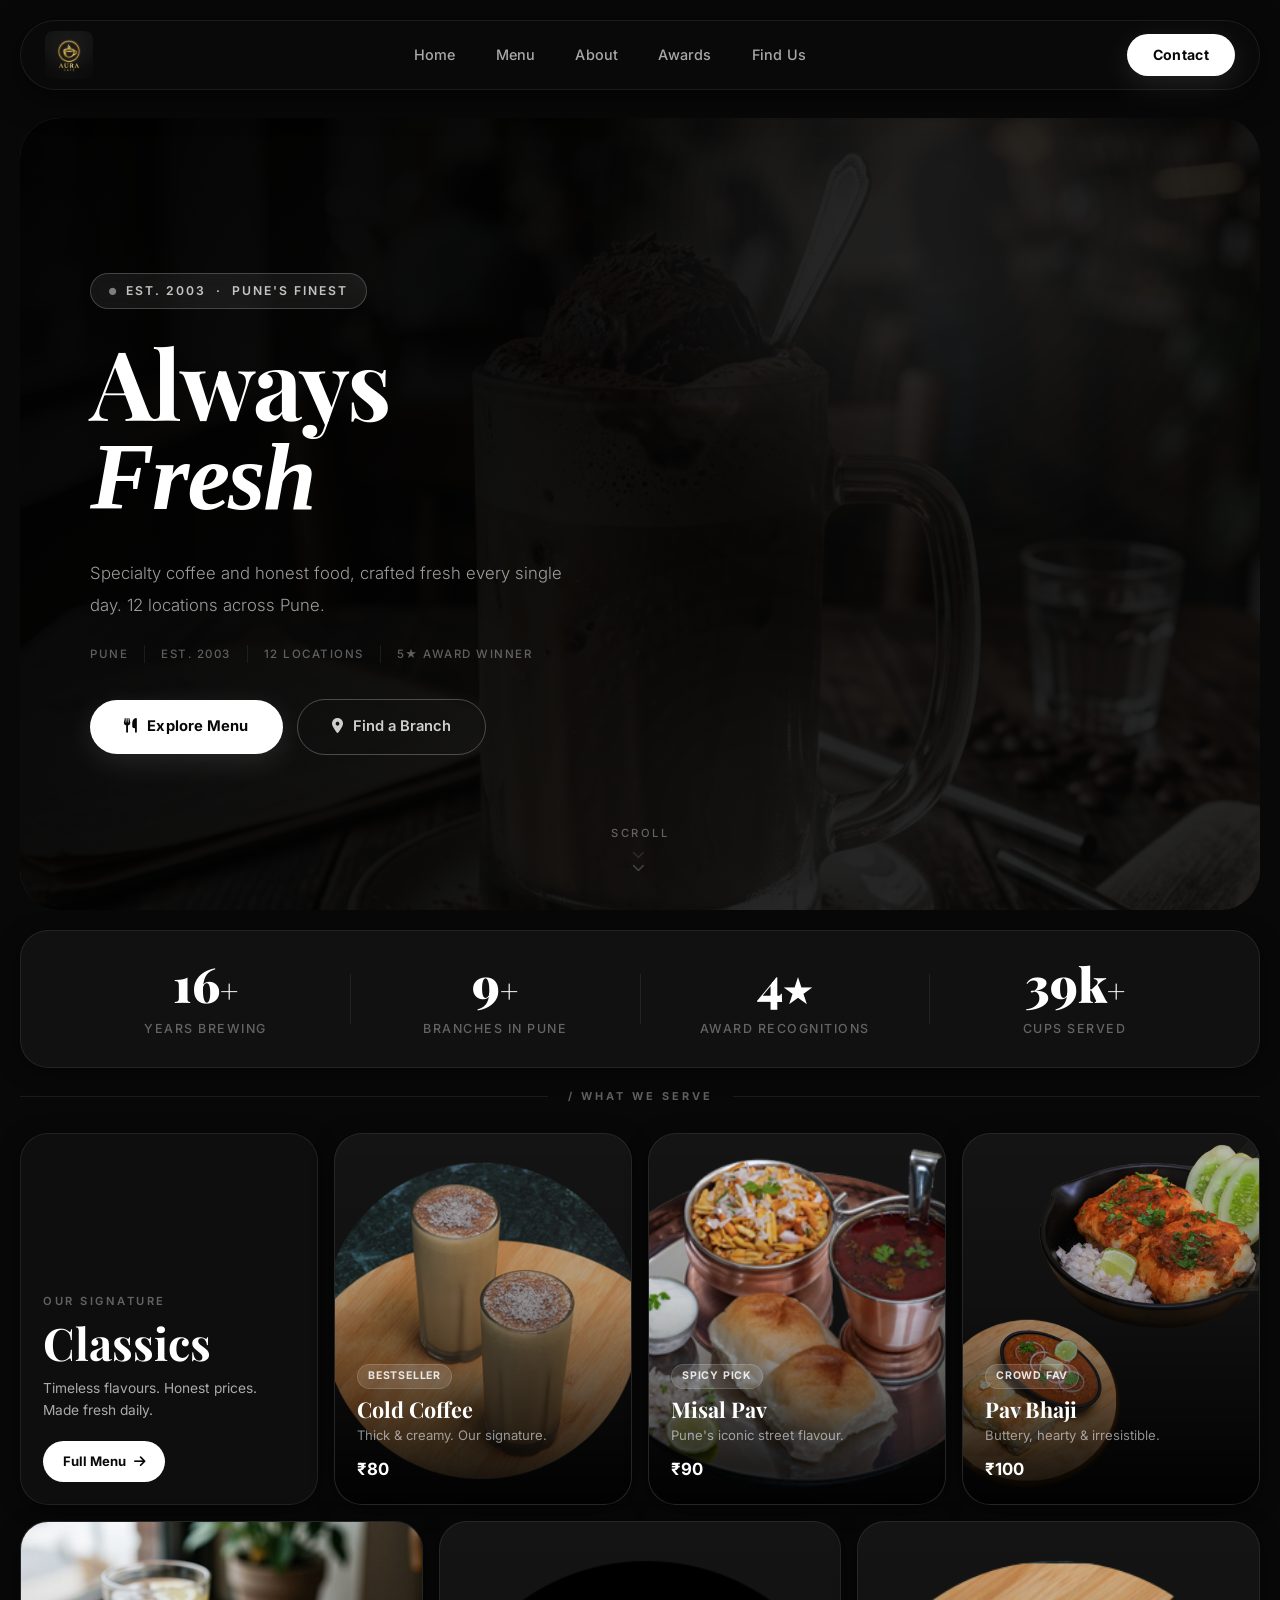
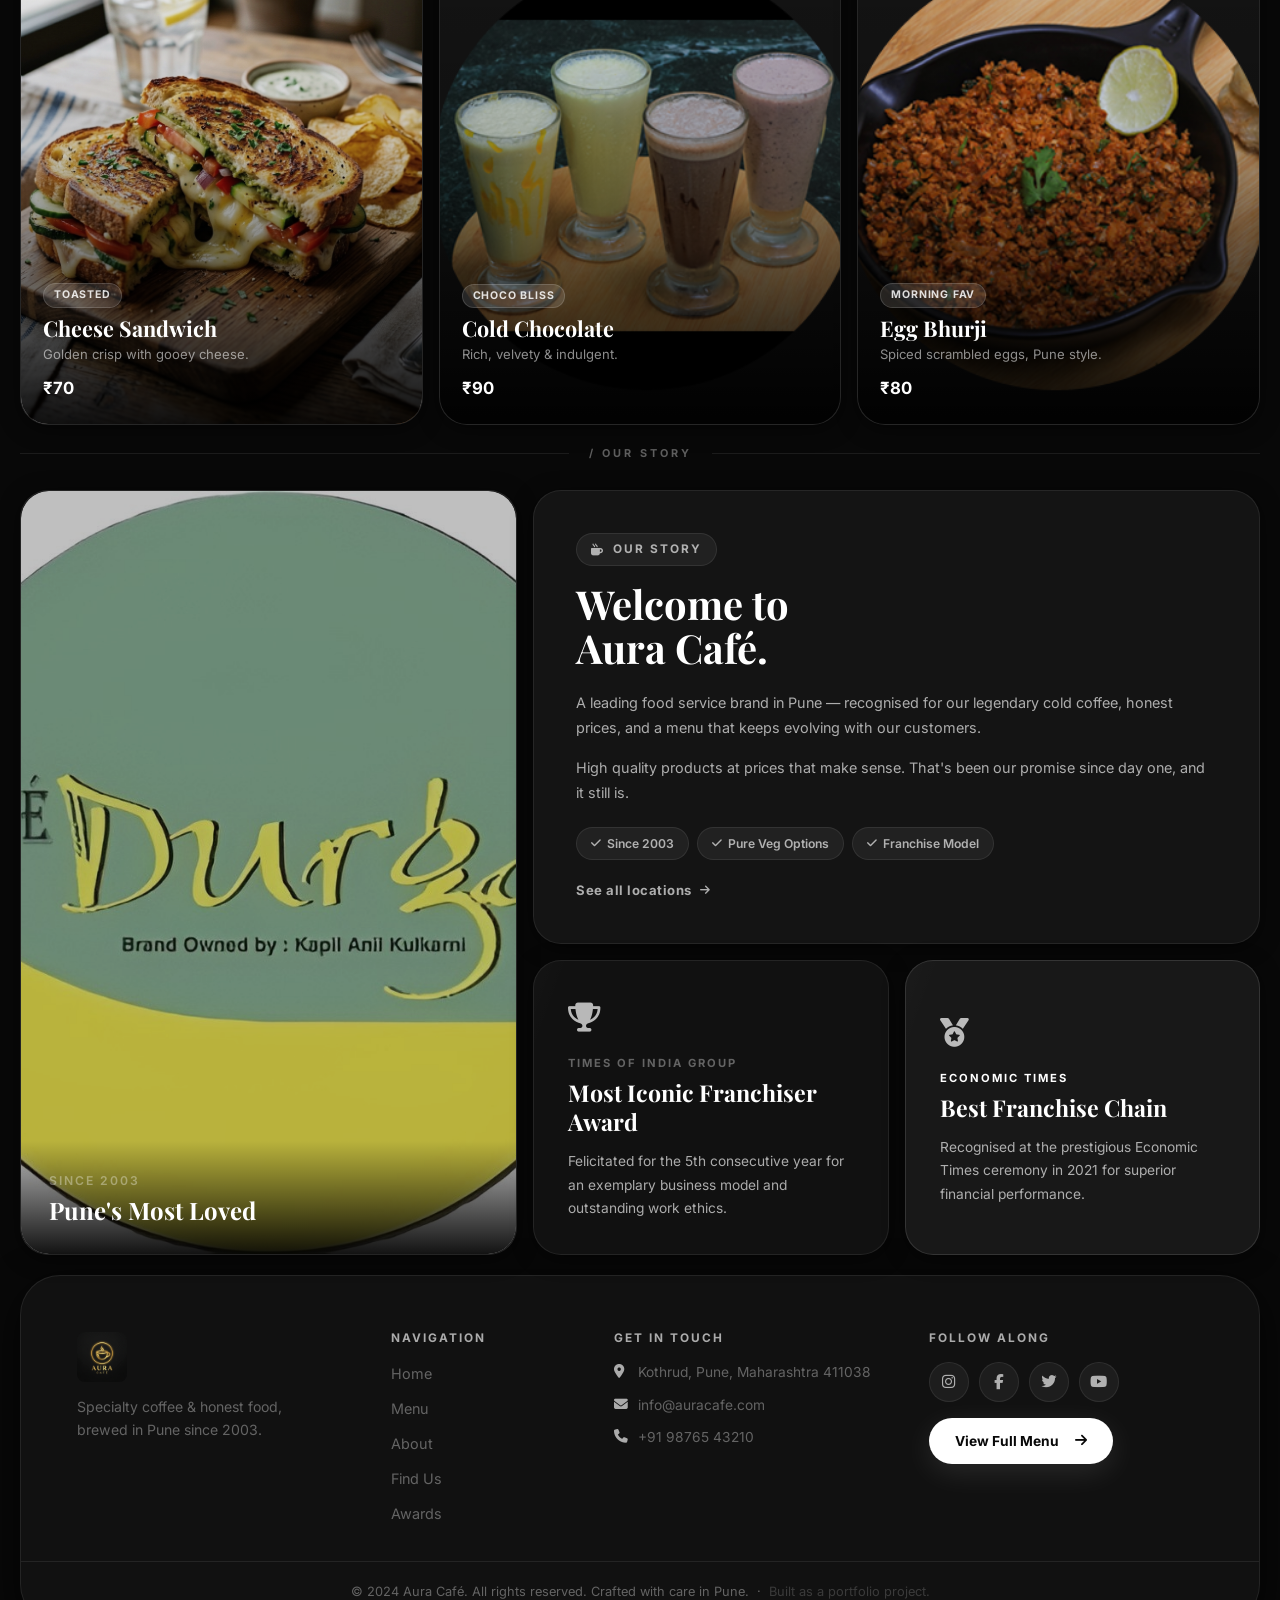
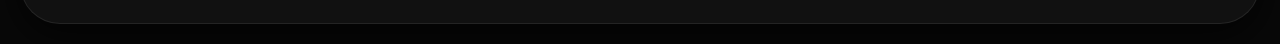
==== commit fbe67f9e: "UI/UX redesign: editorial labels, hero-caption, about-img-tile, minimal heroes, count badges, fixed " ====
--- a/index.html
+++ b/index.html
@@ -36,7 +36,7 @@
         <!-- HERO SECTION -->
         <section id="home" class="hero-wrapper">
             <!-- Background Image -->
-            <img src="images/cold-coffee.png" alt="Aura Cold Coffee" class="hero-bg-image">
+            <img src="images/cold-coffee.png" alt="Aura Café Cold Coffee" class="hero-bg-image">
             <div class="hero-overlay"></div>
 
             <!-- Decorative Orbs -->
@@ -45,20 +45,29 @@
 
             <!-- Hero Content -->
             <div class="hero-content reveal">
-                <span class="hero-tag"><i class="fa-solid fa-star" style="margin-right:6px;font-size:0.7rem;"></i>Est. 2003 · Pune's Finest</span>
+                <span class="hero-tag">
+                    <i class="fa-solid fa-circle" style="font-size:0.45rem; margin-right:8px; opacity:0.6;"></i>
+                    Est. 2003 &nbsp;·&nbsp; Pune's Finest
+                </span>
                 <h1 class="hero-title">
                     <span class="hero-static">Always </span>
                     <span class="hero-animated-word" id="heroWord">Fresh</span>
                 </h1>
                 <p class="hero-subtitle">
-                    Aura Café — Pune's most loved coffee destination since 2003. Experience our legendary thick cold coffee, iconic misal pav, and so much more.
+                    Specialty coffee and honest food, crafted fresh every single day. 12 locations across Pune.
                 </p>
+                <div class="hero-caption">
+                    <span class="hero-caption-item">Pune</span>
+                    <span class="hero-caption-item">Est. 2003</span>
+                    <span class="hero-caption-item">12 Locations</span>
+                    <span class="hero-caption-item">5★ Award Winner</span>
+                </div>
                 <div class="hero-cta-group">
                     <a href="menu.html" class="btn-primary" id="viewMenuBtn">
-                        <i class="fa-solid fa-utensils"></i> View Menu
+                        <i class="fa-solid fa-utensils"></i> Explore Menu
                     </a>
                     <a href="locations.html" class="btn-outline" id="findUsBtn">
-                        <i class="fa-solid fa-location-dot"></i> Find Us
+                        <i class="fa-solid fa-location-dot"></i> Find a Branch
                     </a>
                 </div>
             </div>
@@ -77,7 +86,7 @@
         <section class="stats-bar reveal">
             <div class="stat-item">
                 <span class="stat-number" data-target="20">0</span><span class="stat-suffix">+</span>
-                <p class="stat-label">Years of Legacy</p>
+                <p class="stat-label">Years Brewing</p>
             </div>
             <div class="stat-divider"></div>
             <div class="stat-item">
@@ -92,9 +101,14 @@
             <div class="stat-divider"></div>
             <div class="stat-item">
                 <span class="stat-number" data-target="50000">0</span><span class="stat-suffix">+</span>
-                <p class="stat-label">Happy Customers</p>
-            </div>
-        </section>
+                <p class="stat-label">Cups Served</p>
+            </div>
+        </section>
+
+        <!-- SECTION LABEL -->
+        <div class="section-label reveal">
+            <span>/ What We Serve</span>
+        </div>
 
         <!-- BENTO ROW 1: MENU HIGHLIGHTS -->
         <section id="menu" class="bento-grid-4">
@@ -103,7 +117,7 @@
                 <div class="menu-intro-content">
                     <span class="menu-eyebrow">Our Signature</span>
                     <h3 class="bento-card-title">Classics</h3>
-                    <p class="menu-intro-desc">Timeless flavours crafted with love since 2003.</p>
+                    <p class="menu-intro-desc">Timeless flavours. Honest prices. Made fresh daily.</p>
                     <a href="menu.html" class="btn-menu-more">Full Menu <i class="fa-solid fa-arrow-right"></i></a>
                 </div>
             </div>
@@ -181,49 +195,59 @@
 
         </section>
 
+        <!-- SECTION LABEL -->
+        <div class="section-label reveal">
+            <span>/ Our Story</span>
+        </div>
+
         <!-- BENTO ROW 2: ABOUT & AWARDS -->
         <section id="about" class="bento-grid-mixed">
 
-            <!-- Large Image (Left) -->
+            <!-- Large Image Tile (Left) -->
             <div class="bento-large-image reveal">
-                <div class="logo-ring-wrapper">
-                    <img src="dc.jpg" alt="Aura Café Official Logo"
-                        onerror="this.src='images/aura_cafe_logo.png'">
+                <div class="about-img-tile">
+                    <img src="dc.jpg" alt="Aura Café" onerror="this.src='images/aura_cafe_logo.png'">
+                    <div class="about-img-tile-caption">
+                        <p>Since 2003</p>
+                        <h3>Pune's Most Loved</h3>
+                    </div>
                 </div>
             </div>
 
             <!-- Text Card (Center Top) -->
             <div class="bento-text-card about-intro reveal">
                 <span class="about-eyebrow"><i class="fa-solid fa-mug-hot"></i> Our Story</span>
-                <h2>Welcome to<br>Aura Café!</h2>
+                <h2>Welcome to<br>Aura Café.</h2>
                 <p>
-                    Aura Café is a leading food service retailer in Pune & arguably the most recognized coffee brand.
-                    We have continuously strived to meet our customer's demands.
+                    A leading food service brand in Pune — recognised for our legendary cold coffee, honest prices, and a menu that keeps evolving with our customers.
                 </p>
                 <p>
-                    Our ever evolving menu & various additions of branches across Pune support this. We believe in providing high quality products at reasonable prices.
+                    High quality products at prices that make sense. That's been our promise since day one, and it still is.
                 </p>
                 <div class="about-tags">
                     <span class="about-tag"><i class="fa-solid fa-check"></i> Since 2003</span>
-                    <span class="about-tag"><i class="fa-solid fa-check"></i> 100% Pure Veg Options</span>
+                    <span class="about-tag"><i class="fa-solid fa-check"></i> Pure Veg Options</span>
                     <span class="about-tag"><i class="fa-solid fa-check"></i> Franchise Model</span>
                 </div>
-            </div>
-
-            <!-- Dark Awards Card (Bottom Middle) -->
+                <a href="locations.html" style="margin-top: 20px; font-size: 0.82rem; font-weight: 700; color: var(--text-secondary); letter-spacing: 0.5px; display: inline-flex; align-items: center; gap: 8px; transition: color 0.25s;">
+                    See all locations <i class="fa-solid fa-arrow-right" style="font-size: 0.7rem;"></i>
+                </a>
+            </div>
+
+            <!-- Awards Card 1 -->
             <div class="bento-dark-text-card award-primary reveal" id="awards">
                 <div class="award-icon"><i class="fa-solid fa-trophy"></i></div>
                 <h4>Times of India Group</h4>
                 <h3>Most Iconic Franchiser Award</h3>
-                <p>For the 5th year in a row Aura Café has been felicitated for its exemplary business model and great work ethics.</p>
-            </div>
-
-            <!-- Dark Awards Card 2 (Bottom Right) -->
+                <p>Felicitated for the 5th consecutive year for an exemplary business model and outstanding work ethics.</p>
+            </div>
+
+            <!-- Awards Card 2 -->
             <div class="bento-dark-text-card award-secondary reveal">
                 <div class="award-icon"><i class="fa-solid fa-medal"></i></div>
                 <h4>Economic Times</h4>
                 <h3>Best Franchise Chain</h3>
-                <p>Awarded at the prestigious Economic Times ceremony in 2021 for superior financial performance.</p>
+                <p>Recognised at the prestigious Economic Times ceremony in 2021 for superior financial performance.</p>
             </div>
 
         </section>
@@ -234,10 +258,10 @@
                 <div class="footer-brand">
                     <img src="logo 2.png" alt="Aura Café Logo" class="footer-logo"
                         onerror="this.src='images/aura_cafe_logo.png'">
-                    <p class="footer-tagline">Brewing happiness in Pune since 2003.</p>
+                    <p class="footer-tagline">Specialty coffee & honest food, brewed in Pune since 2003.</p>
                 </div>
                 <div class="footer-links-group">
-                    <h5>Quick Links</h5>
+                    <h5>Navigation</h5>
                     <a href="index.html">Home</a>
                     <a href="menu.html">Menu</a>
                     <a href="#about">About</a>
@@ -245,25 +269,24 @@
                     <a href="#awards">Awards</a>
                 </div>
                 <div class="footer-contact-group">
-                    <h5>Contact Us</h5>
+                    <h5>Get in Touch</h5>
                     <p><i class="fa-solid fa-location-dot"></i> Kothrud, Pune, Maharashtra 411038</p>
                     <p><i class="fa-solid fa-envelope"></i> info@auracafe.com</p>
                     <p><i class="fa-solid fa-phone"></i> +91 98765 43210</p>
                 </div>
                 <div class="footer-social-group">
-                    <h5>Follow Us</h5>
+                    <h5>Follow Along</h5>
                     <div class="social-icons">
                         <a href="#" class="social-circle" aria-label="Instagram"><i class="fa-brands fa-instagram"></i></a>
                         <a href="#" class="social-circle" aria-label="Facebook"><i class="fa-brands fa-facebook-f"></i></a>
                         <a href="#" class="social-circle" aria-label="Twitter"><i class="fa-brands fa-twitter"></i></a>
                         <a href="#" class="social-circle" aria-label="YouTube"><i class="fa-brands fa-youtube"></i></a>
                     </div>
-                    <a href="menu.html" class="btn-footer">View Full Menu <i class="fa-solid fa-arrow-right"
-                            style="margin-left: 8px;"></i></a>
+                    <a href="menu.html" class="btn-footer">View Full Menu <i class="fa-solid fa-arrow-right" style="margin-left: 8px;"></i></a>
                 </div>
             </div>
             <div class="footer-bottom">
-                <p>&copy; 2024 Aura Café. All rights reserved. Made with <i class="fa-solid fa-heart" style="color:#F7D619;"></i> in Pune.</p>
+                <p>&copy; 2024 Aura Café. All rights reserved. Crafted with care in Pune. &nbsp;·&nbsp; <span style="opacity:0.5;">Built as a portfolio project.</span></p>
             </div>
         </footer>
 
--- a/styles.css
+++ b/styles.css
@@ -1,37 +1,76 @@
 /* ==========================================================================
-   AURA CAFÉ — PREMIUM REDESIGN v2.0
+   AURA CAFÉ — MINIMAL BLACK REDESIGN v3.0
    ========================================================================== */
 
 @import url('https://fonts.googleapis.com/css2?family=Inter:wght@300;400;500;600;700&family=Playfair+Display:ital,wght@0,400;0,600;0,700;0,900;1,400;1,700&display=swap');
 
 :root {
-    --bg-main: #158D66;
-    --brand-yellow: #F7D619;
-    --brand-yellow-dark: #d4b800;
-
-    --text-light: #ffffff;
-    --text-muted: rgba(255, 255, 255, 0.80);
-    --text-dark: #1a1a1a;
-
-    --card-bg-light: #ffffff;
-    --card-bg-dark: #0f664a;
-    --card-bg-darker: #0a4d37;
-
+    /* Core Palette */
+    --bg-main: #080808;
+    --bg-surface: #111111;
+    --bg-elevated: #181818;
+    --bg-card: #141414;
+    --bg-card-hover: #1c1c1c;
+
+    /* Accent — crisp white */
+    --accent: #ffffff;
+    --accent-dim: rgba(255, 255, 255, 0.85);
+    --accent-muted: rgba(255, 255, 255, 0.45);
+    --accent-ghost: rgba(255, 255, 255, 0.06);
+
+    /* Text */
+    --text-primary: #ffffff;
+    --text-secondary: rgba(255, 255, 255, 0.65);
+    --text-tertiary: rgba(255, 255, 255, 0.35);
+    --text-on-accent: #080808;
+
+    /* Borders */
+    --border: rgba(255, 255, 255, 0.08);
+    --border-hover: rgba(255, 255, 255, 0.18);
+    --border-active: rgba(255, 255, 255, 0.55);
+
+    /* Fonts */
     --font-heading: 'Playfair Display', serif;
     --font-body: 'Inter', sans-serif;
 
+    /* Radii */
+    --radius-xl: 40px;
+    --radius-lg: 28px;
+    --radius-md: 18px;
+    --radius-sm: 10px;
+    --radius-pill: 100px;
+
+    /* Shadows */
+    --shadow-sm: 0 4px 20px rgba(0, 0, 0, 0.5);
+    --shadow-md: 0 12px 40px rgba(0, 0, 0, 0.7);
+    --shadow-lg: 0 24px 60px rgba(0, 0, 0, 0.8);
+    --shadow-white: 0 8px 30px rgba(255, 255, 255, 0.1);
+    --shadow-white-lg: 0 12px 50px rgba(255, 255, 255, 0.18);
+
+    /* Transitions */
+    --ease: all 0.3s cubic-bezier(0.25, 0.46, 0.45, 0.94);
+    --ease-bounce: all 0.4s cubic-bezier(0.175, 0.885, 0.32, 1.275);
+
+    /* Legacy aliases (for components still using old names) */
+    --bg-main: #080808;
+    --brand-yellow: #ffffff;
+    --brand-yellow-dark: #e0e0e0;
+    --text-light: #ffffff;
+    --text-muted: rgba(255, 255, 255, 0.55);
+    --text-dark: #080808;
+    --card-bg-light: #141414;
+    --card-bg-dark: #111111;
+    --card-bg-darker: #0a0a0a;
     --border-radius-xl: 40px;
-    --border-radius-lg: 32px;
-    --border-radius-md: 20px;
-    --border-radius-sm: 12px;
+    --border-radius-lg: 28px;
+    --border-radius-md: 18px;
+    --border-radius-sm: 10px;
     --border-radius-pill: 100px;
-
-    --shadow-soft: 0 10px 40px rgba(0, 0, 0, 0.12);
-    --shadow-medium: 0 20px 60px rgba(0, 0, 0, 0.2);
-    --shadow-strong: 0 30px 80px rgba(0, 0, 0, 0.35);
-    --shadow-yellow: 0 8px 30px rgba(247, 214, 25, 0.35);
-
-    --transition-smooth: all 0.35s cubic-bezier(0.25, 0.46, 0.45, 0.94);
+    --shadow-soft: 0 4px 20px rgba(0, 0, 0, 0.5);
+    --shadow-medium: 0 12px 40px rgba(0, 0, 0, 0.7);
+    --shadow-strong: 0 24px 60px rgba(0, 0, 0, 0.8);
+    --shadow-yellow: 0 8px 30px rgba(255, 255, 255, 0.1);
+    --transition-smooth: all 0.3s cubic-bezier(0.25, 0.46, 0.45, 0.94);
     --transition-bounce: all 0.4s cubic-bezier(0.175, 0.885, 0.32, 1.275);
 }
 
@@ -50,7 +89,7 @@
 
 body {
     font-family: var(--font-body);
-    color: var(--text-light);
+    color: var(--text-primary);
     background-color: var(--bg-main);
     line-height: 1.6;
     padding: 20px;
@@ -85,8 +124,8 @@
    ========================================= */
 .reveal {
     opacity: 0;
-    transform: translateY(30px);
-    transition: opacity 0.7s ease, transform 0.7s ease;
+    transform: translateY(24px);
+    transition: opacity 0.6s ease, transform 0.6s ease;
 }
 
 .reveal.visible {
@@ -104,21 +143,21 @@
     display: flex;
     justify-content: space-between;
     align-items: center;
-    padding: 10px 25px;
-    background: rgba(255, 255, 255, 0.08);
-    backdrop-filter: blur(20px);
-    -webkit-backdrop-filter: blur(20px);
-    border: 1px solid rgba(255, 255, 255, 0.15);
-    border-radius: var(--border-radius-pill);
-    box-shadow: 0 10px 30px rgba(0, 0, 0, 0.15);
-    margin-bottom: 30px;
-    transition: var(--transition-smooth);
+    padding: 10px 24px;
+    background: rgba(10, 10, 10, 0.85);
+    backdrop-filter: blur(24px);
+    -webkit-backdrop-filter: blur(24px);
+    border: 1px solid var(--border);
+    border-radius: var(--radius-pill);
+    box-shadow: 0 8px 32px rgba(0, 0, 0, 0.6);
+    margin-bottom: 28px;
+    transition: var(--ease);
 }
 
 .top-header.scrolled {
-    background: rgba(15, 102, 74, 0.92);
-    border: 1px solid rgba(255, 255, 255, 0.1);
-    box-shadow: 0 15px 50px rgba(0, 0, 0, 0.25);
+    background: rgba(8, 8, 8, 0.96);
+    border-color: var(--border-hover);
+    box-shadow: 0 16px 50px rgba(0, 0, 0, 0.8);
 }
 
 .nav-logo {
@@ -127,10 +166,11 @@
 }
 
 .nav-logo img {
-    height: 50px;
+    height: 48px;
     object-fit: contain;
-    border-radius: 10px;
-    transition: var(--transition-bounce);
+    border-radius: 8px;
+    transition: var(--ease-bounce);
+    filter: brightness(1.1);
 }
 
 .nav-logo img:hover {
@@ -143,39 +183,37 @@
 }
 
 .nav-links a {
-    font-size: 0.92rem;
+    font-size: 0.9rem;
     font-weight: 500;
-    color: rgba(255, 255, 255, 0.9);
-    padding: 9px 18px;
-    border-radius: var(--border-radius-pill);
-    transition: var(--transition-smooth);
-    position: relative;
+    color: var(--text-secondary);
+    padding: 8px 18px;
+    border-radius: var(--radius-pill);
+    transition: var(--ease);
+    letter-spacing: 0.2px;
 }
 
 .nav-links a:hover {
-    color: var(--text-dark);
-    background-color: var(--brand-yellow);
-    box-shadow: var(--shadow-yellow);
-    transform: translateY(-2px);
+    color: var(--text-primary);
+    background: var(--accent-ghost);
+    border: 1px solid var(--border-hover);
 }
 
 .nav-btn {
-    background-color: var(--brand-yellow);
-    color: var(--text-dark);
-    padding: 11px 28px;
-    border-radius: var(--border-radius-pill);
-    font-size: 0.92rem;
+    background: var(--text-primary);
+    color: var(--text-on-accent);
+    padding: 10px 26px;
+    border-radius: var(--radius-pill);
+    font-size: 0.88rem;
     font-weight: 700;
-    transition: var(--transition-bounce);
-    box-shadow: var(--shadow-yellow);
+    transition: var(--ease-bounce);
     letter-spacing: 0.3px;
+    box-shadow: var(--shadow-white);
 }
 
 .nav-btn:hover {
-    background-color: #fff;
-    color: var(--text-dark);
-    transform: scale(1.06) translateY(-2px);
-    box-shadow: 0 8px 30px rgba(255, 255, 255, 0.35);
+    background: rgba(255, 255, 255, 0.85);
+    transform: scale(1.05) translateY(-2px);
+    box-shadow: var(--shadow-white-lg);
 }
 
 .mobile-menu-btn {
@@ -184,7 +222,7 @@
     border: none;
     font-size: 1.4rem;
     cursor: pointer;
-    color: var(--text-light);
+    color: var(--text-primary);
     padding: 8px;
 }
 
@@ -196,10 +234,10 @@
     width: 100%;
     height: 88vh;
     min-height: 550px;
-    border-radius: var(--border-radius-xl);
+    border-radius: var(--radius-xl);
     overflow: hidden;
-    margin-bottom: 24px;
-    background-color: var(--card-bg-dark);
+    margin-bottom: 20px;
+    background-color: #0d0d0d;
 }
 
 .hero-bg-image {
@@ -209,9 +247,10 @@
     width: 100%;
     height: 100%;
     object-fit: cover;
-    opacity: 0.55;
+    opacity: 0.25;
     transform: scale(1.05);
     transition: transform 8s ease;
+    filter: grayscale(40%);
 }
 
 .hero-wrapper:hover .hero-bg-image {
@@ -224,9 +263,9 @@
     width: 100%; height: 100%;
     background: linear-gradient(
         125deg,
-        rgba(10, 60, 40, 0.92) 0%,
-        rgba(15, 102, 74, 0.65) 45%,
-        rgba(10, 60, 40, 0.3) 100%
+        rgba(0, 0, 0, 0.96) 0%,
+        rgba(0, 0, 0, 0.75) 45%,
+        rgba(0, 0, 0, 0.4) 100%
     );
 }
 
@@ -234,32 +273,32 @@
 .hero-orb {
     position: absolute;
     border-radius: 50%;
-    filter: blur(80px);
-    opacity: 0.25;
+    filter: blur(100px);
+    opacity: 0.08;
     pointer-events: none;
 }
 
 .hero-orb-1 {
-    width: 400px;
-    height: 400px;
-    background: var(--brand-yellow);
-    top: -100px;
-    right: 100px;
-    animation: orbFloat 8s ease-in-out infinite;
+    width: 500px;
+    height: 500px;
+    background: #ffffff;
+    top: -150px;
+    right: 80px;
+    animation: orbFloat 10s ease-in-out infinite;
 }
 
 .hero-orb-2 {
     width: 300px;
     height: 300px;
-    background: #00ffaa;
-    bottom: -50px;
-    right: 30%;
-    animation: orbFloat 10s ease-in-out infinite reverse;
+    background: #aaaaaa;
+    bottom: -60px;
+    right: 28%;
+    animation: orbFloat 12s ease-in-out infinite reverse;
 }
 
 @keyframes orbFloat {
     0%, 100% { transform: translateY(0) scale(1); }
-    50% { transform: translateY(-30px) scale(1.1); }
+    50% { transform: translateY(-28px) scale(1.06); }
 }
 
 .hero-content {
@@ -275,13 +314,13 @@
 }
 
 .hero-tag {
-    background: rgba(247, 214, 25, 0.2);
-    border: 1px solid rgba(247, 214, 25, 0.5);
-    color: var(--brand-yellow);
+    background: rgba(255, 255, 255, 0.07);
+    border: 1px solid rgba(255, 255, 255, 0.2);
+    color: rgba(255, 255, 255, 0.75);
     padding: 7px 18px;
-    border-radius: var(--border-radius-pill);
-    font-size: 0.78rem;
-    letter-spacing: 1.5px;
+    border-radius: var(--radius-pill);
+    font-size: 0.76rem;
+    letter-spacing: 2px;
     text-transform: uppercase;
     font-weight: 600;
     display: inline-flex;
@@ -300,14 +339,15 @@
 
 .hero-static {
     display: block;
-    color: var(--text-light);
+    color: var(--text-primary);
 }
 
 .hero-animated-word {
     display: block;
-    color: var(--brand-yellow);
+    color: var(--text-primary);
     transition: opacity 0.4s ease, transform 0.4s ease;
     min-height: 1.1em;
+    font-style: italic;
 }
 
 .hero-animated-word.fade-out {
@@ -320,56 +360,57 @@
     font-weight: 300;
     line-height: 1.85;
     margin-bottom: 44px;
-    opacity: 0.88;
+    opacity: 0.6;
     font-family: var(--font-body);
-    max-width: 520px;
+    max-width: 500px;
 }
 
 .hero-cta-group {
     display: flex;
-    gap: 16px;
+    gap: 14px;
     align-items: center;
     flex-wrap: wrap;
 }
 
 .btn-primary {
-    background-color: var(--brand-yellow);
-    color: var(--text-dark);
-    padding: 16px 36px;
-    border-radius: var(--border-radius-pill);
-    font-size: 0.95rem;
+    background: var(--text-primary);
+    color: var(--text-on-accent);
+    padding: 15px 34px;
+    border-radius: var(--radius-pill);
+    font-size: 0.92rem;
     font-weight: 700;
     display: inline-flex;
     align-items: center;
     gap: 10px;
-    transition: var(--transition-bounce);
-    box-shadow: var(--shadow-yellow);
+    transition: var(--ease-bounce);
+    box-shadow: var(--shadow-white);
+    letter-spacing: 0.2px;
 }
 
 .btn-primary:hover {
     transform: translateY(-4px) scale(1.04);
-    background-color: #fff;
-    box-shadow: 0 12px 35px rgba(255, 255, 255, 0.35);
+    background: rgba(255, 255, 255, 0.88);
+    box-shadow: var(--shadow-white-lg);
 }
 
 .btn-outline {
-    background: rgba(255, 255, 255, 0.08);
-    color: #fff;
-    padding: 16px 36px;
-    border-radius: var(--border-radius-pill);
-    font-size: 0.95rem;
+    background: transparent;
+    color: rgba(255, 255, 255, 0.8);
+    padding: 15px 34px;
+    border-radius: var(--radius-pill);
+    font-size: 0.92rem;
     font-weight: 600;
     display: inline-flex;
     align-items: center;
     gap: 10px;
-    border: 1.5px solid rgba(255, 255, 255, 0.35);
-    transition: var(--transition-smooth);
-    backdrop-filter: blur(8px);
+    border: 1.5px solid rgba(255, 255, 255, 0.25);
+    transition: var(--ease);
 }
 
 .btn-outline:hover {
-    background: rgba(255, 255, 255, 0.18);
-    border-color: rgba(255, 255, 255, 0.6);
+    background: rgba(255, 255, 255, 0.08);
+    border-color: rgba(255, 255, 255, 0.5);
+    color: #fff;
     transform: translateY(-4px);
 }
 
@@ -384,9 +425,9 @@
     flex-direction: column;
     align-items: center;
     gap: 6px;
-    color: rgba(255, 255, 255, 0.6);
-    font-size: 0.72rem;
-    letter-spacing: 2px;
+    color: rgba(255, 255, 255, 0.35);
+    font-size: 0.7rem;
+    letter-spacing: 2.5px;
     text-transform: uppercase;
     font-weight: 500;
 }
@@ -395,24 +436,23 @@
     display: flex;
     flex-direction: column;
     align-items: center;
-    gap: -4px;
 }
 
 .scroll-chevrons i:nth-child(1) {
     animation: scrollBounce 1.5s ease-in-out infinite;
-    opacity: 0.4;
-    font-size: 0.85rem;
+    opacity: 0.3;
+    font-size: 0.8rem;
 }
 
 .scroll-chevrons i:nth-child(2) {
     animation: scrollBounce 1.5s ease-in-out infinite 0.25s;
-    opacity: 0.7;
-    font-size: 0.85rem;
+    opacity: 0.6;
+    font-size: 0.8rem;
 }
 
 @keyframes scrollBounce {
-    0%, 100% { transform: translateY(0); opacity: 0.4; }
-    50% { transform: translateY(5px); opacity: 1; }
+    0%, 100% { transform: translateY(0); opacity: 0.3; }
+    50% { transform: translateY(5px); opacity: 0.8; }
 }
 
 /* =========================================
@@ -422,13 +462,12 @@
     display: flex;
     justify-content: space-around;
     align-items: center;
-    background: rgba(255, 255, 255, 0.07);
-    backdrop-filter: blur(16px);
-    border: 1px solid rgba(255, 255, 255, 0.12);
-    border-radius: var(--border-radius-lg);
-    padding: 30px 40px;
-    margin-bottom: 24px;
-    box-shadow: var(--shadow-soft);
+    background: var(--bg-surface);
+    border: 1px solid var(--border);
+    border-radius: var(--radius-lg);
+    padding: 28px 40px;
+    margin-bottom: 20px;
+    box-shadow: var(--shadow-sm);
 }
 
 .stat-item {
@@ -440,7 +479,7 @@
     font-family: var(--font-heading);
     font-size: 3rem;
     font-weight: 900;
-    color: var(--brand-yellow);
+    color: var(--text-primary);
     display: inline-block;
     line-height: 1;
 }
@@ -449,23 +488,23 @@
     font-family: var(--font-heading);
     font-size: 2rem;
     font-weight: 700;
-    color: var(--brand-yellow);
+    color: var(--text-primary);
     line-height: 1;
 }
 
 .stat-label {
-    font-size: 0.82rem;
-    color: var(--text-muted);
+    font-size: 0.78rem;
+    color: var(--text-tertiary);
     text-transform: uppercase;
-    letter-spacing: 1px;
+    letter-spacing: 1.5px;
     margin-top: 8px;
     font-weight: 500;
 }
 
 .stat-divider {
     width: 1px;
-    height: 55px;
-    background: rgba(255, 255, 255, 0.15);
+    height: 50px;
+    background: var(--border);
 }
 
 /* =========================================
@@ -474,38 +513,40 @@
 .bento-grid-4 {
     display: grid;
     grid-template-columns: repeat(4, 1fr);
-    gap: 20px;
-    margin-bottom: 20px;
+    gap: 16px;
+    margin-bottom: 16px;
 }
 
 .bento-grid-3 {
     display: grid;
     grid-template-columns: repeat(3, 1fr);
-    gap: 20px;
-    margin-bottom: 24px;
+    gap: 16px;
+    margin-bottom: 20px;
 }
 
 .bento-card {
-    border-radius: var(--border-radius-lg);
+    border-radius: var(--radius-lg);
     overflow: hidden;
     position: relative;
     aspect-ratio: 4/5;
-    background-color: var(--card-bg-dark);
+    background-color: var(--bg-card);
     display: flex;
     flex-direction: column;
     justify-content: flex-end;
-    padding: 24px;
-    box-shadow: var(--shadow-soft);
-    transition: var(--transition-smooth);
+    padding: 22px;
+    box-shadow: var(--shadow-sm);
+    transition: var(--ease);
+    border: 1px solid var(--border);
 }
 
 .bento-card:hover {
-    transform: translateY(-6px);
-    box-shadow: var(--shadow-medium);
+    transform: translateY(-5px);
+    box-shadow: var(--shadow-md);
+    border-color: var(--border-hover);
 }
 
 .bento-card-dark {
-    background: linear-gradient(145deg, var(--card-bg-dark), var(--card-bg-darker));
+    background: #0e0e0e;
     color: #fff;
     justify-content: flex-end;
 }
@@ -518,17 +559,18 @@
     height: 100%;
     object-fit: cover;
     transition: transform 0.6s ease;
+    filter: grayscale(15%);
 }
 
 .bento-card:hover img {
-    transform: scale(1.08);
+    transform: scale(1.06);
 }
 
 .bento-card-overlay {
     position: absolute;
     top: 0; left: 0;
     width: 100%; height: 100%;
-    background: linear-gradient(to top, rgba(0,0,0,0.85) 0%, rgba(0,0,0,0.1) 55%, transparent 100%);
+    background: linear-gradient(to top, rgba(0,0,0,0.92) 0%, rgba(0,0,0,0.2) 55%, transparent 100%);
     z-index: 1;
 }
 
@@ -548,10 +590,10 @@
 }
 
 .menu-eyebrow {
-    font-size: 0.72rem;
+    font-size: 0.7rem;
     text-transform: uppercase;
-    letter-spacing: 2px;
-    color: var(--brand-yellow);
+    letter-spacing: 2.5px;
+    color: var(--text-tertiary);
     font-weight: 600;
     margin-bottom: 10px;
     display: block;
@@ -559,69 +601,70 @@
 
 .bento-card-dark .bento-card-title {
     font-size: 2.8rem;
-    color: var(--text-light);
+    color: var(--text-primary);
     margin-bottom: 12px;
     line-height: 1.0;
 }
 
 .menu-intro-desc {
-    color: var(--text-muted);
-    font-size: 0.88rem;
+    color: var(--text-secondary);
+    font-size: 0.86rem;
     margin-bottom: 20px;
     line-height: 1.6;
 }
 
 .btn-menu-more {
-    background: var(--brand-yellow);
-    color: var(--text-dark);
+    background: var(--text-primary);
+    color: var(--text-on-accent);
     padding: 10px 20px;
-    border-radius: var(--border-radius-pill);
+    border-radius: var(--radius-pill);
     font-size: 0.82rem;
     font-weight: 700;
     display: inline-flex;
     align-items: center;
     gap: 8px;
     align-self: flex-start;
-    transition: var(--transition-bounce);
+    transition: var(--ease-bounce);
 }
 
 .btn-menu-more:hover {
-    background: #fff;
+    background: rgba(255, 255, 255, 0.85);
     transform: scale(1.05);
 }
 
 /* Food Card Details */
 .bento-card-title {
-    font-size: 1.4rem;
+    font-size: 1.35rem;
     color: #fff;
     margin-bottom: 4px;
 }
 
 .food-badge {
     display: inline-block;
-    background: var(--brand-yellow);
-    color: var(--text-dark);
-    font-size: 0.68rem;
+    background: rgba(255, 255, 255, 0.12);
+    color: rgba(255, 255, 255, 0.85);
+    font-size: 0.66rem;
     font-weight: 700;
     padding: 3px 10px;
-    border-radius: var(--border-radius-pill);
+    border-radius: var(--radius-pill);
     text-transform: uppercase;
     letter-spacing: 0.8px;
     margin-bottom: 8px;
+    border: 1px solid rgba(255,255,255,0.15);
 }
 
 .food-desc {
     font-size: 0.82rem;
-    color: rgba(255, 255, 255, 0.75);
+    color: rgba(255, 255, 255, 0.55);
     margin-bottom: 10px;
     line-height: 1.5;
 }
 
 .food-price {
     display: inline-block;
-    font-size: 1.1rem;
+    font-size: 1.05rem;
     font-weight: 700;
-    color: var(--brand-yellow);
+    color: var(--text-primary);
     font-family: var(--font-body);
 }
 
@@ -632,8 +675,8 @@
     display: grid;
     grid-template-columns: 1.4fr 1fr 1fr;
     grid-template-rows: auto auto;
-    gap: 20px;
-    margin-bottom: 24px;
+    gap: 16px;
+    margin-bottom: 20px;
 }
 
 .bento-large-image {
@@ -642,19 +685,19 @@
     display: flex;
     justify-content: center;
     align-items: center;
-    background: rgba(255, 255, 255, 0.05);
-    border-radius: var(--border-radius-lg);
+    background: var(--bg-surface);
+    border-radius: var(--radius-lg);
     min-height: 520px;
-    box-shadow: var(--shadow-soft);
-    border: 1px solid rgba(255, 255, 255, 0.08);
+    box-shadow: var(--shadow-sm);
+    border: 1px solid var(--border);
     overflow: hidden;
 }
 
 /* Glowing ring wrapper */
 .logo-ring-wrapper {
     position: relative;
-    width: 340px;
-    height: 340px;
+    width: 320px;
+    height: 320px;
     display: flex;
     align-items: center;
     justify-content: center;
@@ -663,23 +706,23 @@
 .logo-ring-wrapper::before {
     content: '';
     position: absolute;
-    inset: -8px;
+    inset: -6px;
     border-radius: 50%;
     background: conic-gradient(
-        var(--brand-yellow) 0%,
+        rgba(255,255,255,0.6) 0%,
         transparent 30%,
-        var(--brand-yellow) 60%,
+        rgba(255,255,255,0.6) 60%,
         transparent 80%,
-        var(--brand-yellow) 100%
+        rgba(255,255,255,0.6) 100%
     );
     animation: spinRing 6s linear infinite;
-    opacity: 0.7;
+    opacity: 0.5;
 }
 
 .logo-ring-wrapper::after {
     content: '';
     position: absolute;
-    inset: -2px;
+    inset: -1px;
     border-radius: 50%;
     background: var(--bg-main);
 }
@@ -696,8 +739,9 @@
     border-radius: 50%;
     position: relative;
     z-index: 1;
-    box-shadow: var(--shadow-strong);
-    transition: var(--transition-smooth);
+    box-shadow: var(--shadow-lg);
+    transition: var(--ease);
+    filter: grayscale(20%);
 }
 
 .logo-ring-wrapper img:hover {
@@ -706,47 +750,50 @@
 
 /* About Text Card */
 .bento-text-card {
-    background-color: var(--card-bg-light);
-    border-radius: var(--border-radius-lg);
-    padding: 44px;
+    background-color: var(--bg-card);
+    border-radius: var(--radius-lg);
+    padding: 42px;
     display: flex;
     flex-direction: column;
     justify-content: center;
-    box-shadow: var(--shadow-soft);
-    transition: var(--transition-smooth);
+    box-shadow: var(--shadow-sm);
+    transition: var(--ease);
+    border: 1px solid var(--border);
 }
 
 .bento-text-card:hover {
     transform: translateY(-4px);
-    box-shadow: var(--shadow-medium);
+    box-shadow: var(--shadow-md);
+    border-color: var(--border-hover);
 }
 
 .about-eyebrow {
     display: inline-flex;
     align-items: center;
     gap: 8px;
-    font-size: 0.78rem;
+    font-size: 0.74rem;
     text-transform: uppercase;
     letter-spacing: 2px;
-    color: var(--bg-main);
+    color: var(--text-secondary);
     font-weight: 700;
     margin-bottom: 16px;
-    background: rgba(21, 141, 102, 0.1);
+    background: rgba(255, 255, 255, 0.06);
     padding: 6px 14px;
-    border-radius: var(--border-radius-pill);
+    border-radius: var(--radius-pill);
     align-self: flex-start;
+    border: 1px solid var(--border);
 }
 
 .bento-text-card h2 {
-    font-size: 2.6rem;
+    font-size: 2.5rem;
     margin-bottom: 20px;
-    color: var(--text-dark);
+    color: var(--text-primary);
     line-height: 1.1;
 }
 
 .bento-text-card p {
-    color: rgba(0,0,0,0.62);
-    font-size: 0.92rem;
+    color: var(--text-secondary);
+    font-size: 0.9rem;
     margin-bottom: 14px;
     line-height: 1.75;
 }
@@ -754,7 +801,7 @@
 .about-tags {
     display: flex;
     flex-wrap: wrap;
-    gap: 10px;
+    gap: 8px;
     margin-top: 8px;
 }
 
@@ -762,13 +809,20 @@
     display: inline-flex;
     align-items: center;
     gap: 6px;
-    font-size: 0.78rem;
+    font-size: 0.76rem;
     font-weight: 600;
-    color: var(--bg-main);
-    background: rgba(21, 141, 102, 0.1);
-    border: 1px solid rgba(21, 141, 102, 0.25);
+    color: var(--text-secondary);
+    background: rgba(255, 255, 255, 0.06);
+    border: 1px solid var(--border);
     padding: 6px 14px;
-    border-radius: var(--border-radius-pill);
+    border-radius: var(--radius-pill);
+    transition: var(--ease);
+}
+
+.about-tag:hover {
+    background: rgba(255, 255, 255, 0.1);
+    border-color: var(--border-hover);
+    color: var(--text-primary);
 }
 
 .about-tag i {
@@ -777,22 +831,24 @@
 
 /* Awards Cards */
 .bento-dark-text-card {
-    background-color: var(--card-bg-dark);
-    color: var(--text-light);
-    border-radius: var(--border-radius-lg);
-    padding: 36px;
+    background-color: var(--bg-surface);
+    color: var(--text-primary);
+    border-radius: var(--radius-lg);
+    padding: 34px;
     display: flex;
     flex-direction: column;
     justify-content: center;
     position: relative;
     overflow: hidden;
-    box-shadow: var(--shadow-soft);
-    transition: var(--transition-smooth);
+    box-shadow: var(--shadow-sm);
+    transition: var(--ease);
+    border: 1px solid var(--border);
 }
 
 .bento-dark-text-card:hover {
     transform: translateY(-5px);
-    box-shadow: var(--shadow-medium);
+    box-shadow: var(--shadow-md);
+    border-color: var(--border-hover);
 }
 
 /* shimmer effect on hover */
@@ -801,12 +857,12 @@
     position: absolute;
     top: -50%;
     left: -60%;
-    width: 60%;
+    width: 55%;
     height: 200%;
     background: linear-gradient(
         90deg,
         transparent,
-        rgba(255, 255, 255, 0.06),
+        rgba(255, 255, 255, 0.04),
         transparent
     );
     transform: skewX(-20deg);
@@ -818,30 +874,32 @@
 }
 
 .award-icon {
-    font-size: 2rem;
-    color: var(--brand-yellow);
+    font-size: 1.8rem;
+    color: var(--text-primary);
     margin-bottom: 16px;
+    opacity: 0.7;
 }
 
 .bento-dark-text-card h4 {
-    color: var(--brand-yellow);
+    color: var(--text-tertiary);
     margin-bottom: 8px;
     font-family: var(--font-body);
     text-transform: uppercase;
-    font-size: 0.73rem;
-    letter-spacing: 1.5px;
+    font-size: 0.7rem;
+    letter-spacing: 2px;
     font-weight: 700;
 }
 
 .bento-dark-text-card h3 {
-    font-size: 1.5rem;
+    font-size: 1.45rem;
     margin-bottom: 14px;
     line-height: 1.25;
+    color: var(--text-primary);
 }
 
 .bento-dark-text-card p {
-    font-size: 0.88rem;
-    color: var(--text-muted);
+    font-size: 0.86rem;
+    color: var(--text-secondary);
     line-height: 1.7;
 }
 
@@ -858,36 +916,38 @@
 .award-secondary {
     grid-column: 3 / 4;
     grid-row: 2 / 3;
-    background: linear-gradient(135deg, var(--brand-yellow) 0%, #e8c800 100%);
+    background: var(--bg-elevated);
+    border-color: rgba(255, 255, 255, 0.12);
 }
 
 .award-secondary .award-icon,
 .award-secondary h4,
 .award-secondary h3 {
-    color: var(--text-dark);
+    color: var(--text-primary);
 }
 
 .award-secondary p {
-    color: rgba(0,0,0,0.65);
+    color: var(--text-secondary);
 }
 
 /* =========================================
    FOOTER
    ========================================= */
 .site-footer {
-    background: linear-gradient(145deg, var(--card-bg-darker), #073d2a);
-    border-radius: var(--border-radius-xl);
-    margin-top: 24px;
+    background: var(--bg-surface);
+    border-radius: var(--radius-xl);
+    margin-top: 20px;
     overflow: hidden;
-    box-shadow: var(--shadow-medium);
+    box-shadow: var(--shadow-md);
+    border: 1px solid var(--border);
 }
 
 .footer-top {
     display: grid;
     grid-template-columns: 1.5fr 1fr 1.5fr 1.5fr;
     gap: 40px;
-    padding: 60px 60px 40px;
-    border-bottom: 1px solid rgba(255, 255, 255, 0.08);
+    padding: 56px 56px 36px;
+    border-bottom: 1px solid var(--border);
 }
 
 .footer-brand {
@@ -897,15 +957,16 @@
 }
 
 .footer-logo {
-    height: 55px;
+    height: 50px;
     object-fit: contain;
     align-self: flex-start;
-    border-radius: 10px;
+    border-radius: 8px;
+    filter: brightness(1.1);
 }
 
 .footer-tagline {
-    color: var(--text-muted);
-    font-size: 0.9rem;
+    color: var(--text-tertiary);
+    font-size: 0.88rem;
     line-height: 1.6;
     max-width: 220px;
 }
@@ -923,28 +984,28 @@
 .footer-social-group h5 {
     font-family: var(--font-body);
     font-weight: 700;
-    font-size: 0.8rem;
+    font-size: 0.74rem;
     text-transform: uppercase;
-    letter-spacing: 1.5px;
-    color: var(--brand-yellow);
+    letter-spacing: 2px;
+    color: var(--text-secondary);
     margin-bottom: 4px;
 }
 
 .footer-links-group a {
-    color: var(--text-muted);
+    color: var(--text-tertiary);
     font-size: 0.9rem;
-    transition: color 0.3s, transform 0.3s;
+    transition: color 0.25s, transform 0.25s;
     display: inline-block;
 }
 
 .footer-links-group a:hover {
-    color: var(--brand-yellow);
+    color: var(--text-primary);
     transform: translateX(4px);
 }
 
 .footer-contact-group p {
-    color: var(--text-muted);
-    font-size: 0.88rem;
+    color: var(--text-tertiary);
+    font-size: 0.86rem;
     display: flex;
     align-items: flex-start;
     gap: 10px;
@@ -952,67 +1013,67 @@
 }
 
 .footer-contact-group p i {
-    color: var(--brand-yellow);
+    color: var(--text-secondary);
     margin-top: 3px;
     min-width: 14px;
 }
 
 .social-icons {
     display: flex;
-    gap: 12px;
+    gap: 10px;
     margin-bottom: 4px;
 }
 
 .social-circle {
-    width: 42px;
-    height: 42px;
+    width: 40px;
+    height: 40px;
     border-radius: 50%;
-    background: rgba(255, 255, 255, 0.08);
-    border: 1px solid rgba(255, 255, 255, 0.15);
-    color: var(--text-light);
+    background: rgba(255, 255, 255, 0.05);
+    border: 1px solid var(--border);
+    color: var(--text-secondary);
     display: flex;
     justify-content: center;
     align-items: center;
-    font-size: 1rem;
-    transition: var(--transition-bounce);
+    font-size: 0.95rem;
+    transition: var(--ease-bounce);
 }
 
 .social-circle:hover {
-    background: var(--brand-yellow);
-    color: var(--text-dark);
-    border-color: var(--brand-yellow);
+    background: var(--text-primary);
+    color: var(--text-on-accent);
+    border-color: var(--text-primary);
     transform: scale(1.15) translateY(-3px);
-    box-shadow: var(--shadow-yellow);
+    box-shadow: var(--shadow-white);
 }
 
 .btn-footer {
-    background-color: var(--brand-yellow);
-    color: var(--text-dark);
-    padding: 13px 28px;
-    border-radius: var(--border-radius-pill);
+    background: var(--text-primary);
+    color: var(--text-on-accent);
+    padding: 12px 26px;
+    border-radius: var(--radius-pill);
     font-weight: 700;
-    font-size: 0.88rem;
+    font-size: 0.86rem;
     display: inline-flex;
     align-items: center;
     gap: 8px;
-    transition: var(--transition-bounce);
+    transition: var(--ease-bounce);
     align-self: flex-start;
-    box-shadow: var(--shadow-yellow);
+    box-shadow: var(--shadow-white);
 }
 
 .btn-footer:hover {
-    background-color: #fff;
+    background: rgba(255, 255, 255, 0.85);
     transform: translateY(-3px) scale(1.04);
 }
 
 .footer-bottom {
-    padding: 22px 60px;
+    padding: 20px 56px;
     text-align: center;
 }
 
 .footer-bottom p {
-    color: rgba(255, 255, 255, 0.4);
-    font-size: 0.82rem;
+    color: var(--text-tertiary);
+    font-size: 0.8rem;
 }
 
 /* =========================================
@@ -1020,24 +1081,24 @@
    ========================================= */
 .back-to-top {
     position: fixed;
-    bottom: 35px;
-    right: 35px;
+    bottom: 32px;
+    right: 32px;
     z-index: 999;
-    width: 50px;
-    height: 50px;
-    background: var(--brand-yellow);
-    color: var(--text-dark);
+    width: 48px;
+    height: 48px;
+    background: var(--text-primary);
+    color: var(--text-on-accent);
     border: none;
     border-radius: 50%;
-    font-size: 1.1rem;
+    font-size: 1rem;
     cursor: pointer;
     display: flex;
     align-items: center;
     justify-content: center;
-    box-shadow: var(--shadow-yellow);
+    box-shadow: var(--shadow-white);
     opacity: 0;
     transform: translateY(20px);
-    transition: var(--transition-bounce);
+    transition: var(--ease-bounce);
     pointer-events: none;
 }
 
@@ -1049,8 +1110,8 @@
 
 .back-to-top:hover {
     transform: translateY(-4px) scale(1.1);
-    background: #fff;
-    box-shadow: 0 10px 30px rgba(255, 255, 255, 0.3);
+    background: rgba(255,255,255,0.85);
+    box-shadow: var(--shadow-white-lg);
 }
 
 /* =========================================
@@ -1073,7 +1134,7 @@
     align-items: center;
     justify-content: center;
     height: 100%;
-    background: linear-gradient(160deg, var(--card-bg-darker), var(--card-bg-dark));
+    background: #080808;
     position: relative;
     animation: fadeInMenu 0.3s ease-in-out;
 }
@@ -1086,13 +1147,13 @@
 .mobile-links a {
     font-size: 2.2rem;
     font-family: var(--font-heading);
-    color: var(--text-light);
+    color: var(--text-primary);
     text-decoration: none;
-    transition: color 0.3s, transform 0.3s;
+    transition: color 0.25s, transform 0.25s;
 }
 
 .mobile-links a:hover {
-    color: var(--brand-yellow);
+    color: var(--text-secondary);
     transform: scale(1.05);
 }
 
@@ -1102,15 +1163,15 @@
     right: 30px;
     background: none;
     border: none;
-    font-size: 3rem;
-    color: var(--text-light);
+    font-size: 2.8rem;
+    color: var(--text-secondary);
     cursor: pointer;
-    transition: color 0.3s, transform 0.3s;
+    transition: color 0.25s, transform 0.25s;
     line-height: 1;
 }
 
 .close-mobile-nav:hover {
-    color: var(--brand-yellow);
+    color: var(--text-primary);
     transform: rotate(90deg);
 }
 
@@ -1130,7 +1191,7 @@
     .bento-large-image {
         grid-column: 1 / 2;
         grid-row: auto;
-        min-height: 380px;
+        min-height: 360px;
     }
     .about-intro,
     .award-primary,
@@ -1143,8 +1204,8 @@
     }
     .footer-top {
         grid-template-columns: 1fr 1fr;
-        gap: 30px;
-        padding: 40px;
+        gap: 28px;
+        padding: 38px;
     }
     .stats-bar {
         flex-wrap: wrap;
@@ -1165,8 +1226,8 @@
     .mobile-menu-btn { display: block; }
 
     .hero-content {
-        padding-left: 30px;
-        padding-right: 30px;
+        padding-left: 28px;
+        padding-right: 28px;
     }
     .hero-title {
         font-size: 3rem;
@@ -1184,20 +1245,175 @@
         font-size: 2rem;
     }
     .bento-text-card {
-        padding: 30px;
+        padding: 28px;
     }
     .footer-top {
         grid-template-columns: 1fr;
-        padding: 30px;
+        padding: 28px;
     }
     .footer-bottom {
-        padding: 20px 30px;
+        padding: 18px 28px;
     }
     .stat-item {
         flex: 0 0 45%;
     }
     .logo-ring-wrapper {
-        width: 250px;
-        height: 250px;
-    }
-}
+        width: 240px;
+        height: 240px;
+    }
+}
+
+/* =========================================
+   EDITORIAL SECTION LABEL
+   ========================================= */
+.section-label {
+    display: flex;
+    align-items: center;
+    gap: 20px;
+    margin-bottom: 28px;
+    user-select: none;
+}
+
+.section-label::before,
+.section-label::after {
+    content: '';
+    flex: 1;
+    height: 1px;
+    background: var(--border);
+}
+
+.section-label span {
+    font-family: var(--font-body);
+    font-size: 0.68rem;
+    font-weight: 700;
+    letter-spacing: 3px;
+    text-transform: uppercase;
+    color: var(--text-tertiary);
+    white-space: nowrap;
+}
+
+/* =========================================
+   HERO CAPTION (meta info strip)
+   ========================================= */
+.hero-caption {
+    display: flex;
+    align-items: center;
+    gap: 0;
+    margin-top: -20px;
+    margin-bottom: 36px;
+}
+
+.hero-caption-item {
+    font-size: 0.72rem;
+    font-weight: 500;
+    letter-spacing: 1.5px;
+    text-transform: uppercase;
+    color: var(--text-tertiary);
+    padding: 0 16px;
+    border-right: 1px solid var(--border);
+}
+
+.hero-caption-item:first-child {
+    padding-left: 0;
+}
+
+.hero-caption-item:last-child {
+    border-right: none;
+}
+
+/* =========================================
+   NOISE TEXTURE OVERLAY (hero panels)
+   ========================================= */
+.noise-overlay::after {
+    content: '';
+    position: absolute;
+    inset: 0;
+    background-image: url("data:image/svg+xml,%3Csvg viewBox='0 0 256 256' xmlns='http://www.w3.org/2000/svg'%3E%3Cfilter id='noise'%3E%3CfeTurbulence type='fractalNoise' baseFrequency='0.9' numOctaves='4' stitchTiles='stitch'/%3E%3C/filter%3E%3Crect width='100%25' height='100%25' filter='url(%23noise)' opacity='0.04'/%3E%3C/svg%3E");
+    pointer-events: none;
+    opacity: 0.35;
+    border-radius: inherit;
+    z-index: 0;
+}
+
+/* =========================================
+   ABOUT PANEL — clean image tile (replaces ring)
+   ========================================= */
+.about-img-tile {
+    width: 100%;
+    height: 100%;
+    min-height: 520px;
+    position: relative;
+    overflow: hidden;
+    border-radius: var(--radius-lg);
+}
+
+.about-img-tile img {
+    width: 100%;
+    height: 100%;
+    object-fit: cover;
+    filter: grayscale(30%) brightness(0.75);
+    transition: var(--ease);
+}
+
+.about-img-tile:hover img {
+    transform: scale(1.04);
+    filter: grayscale(15%) brightness(0.85);
+}
+
+.about-img-tile-caption {
+    position: absolute;
+    bottom: 0;
+    left: 0;
+    right: 0;
+    padding: 30px 28px;
+    background: linear-gradient(to top, rgba(0,0,0,0.9) 0%, transparent 100%);
+    z-index: 2;
+}
+
+.about-img-tile-caption p {
+    font-size: 0.76rem;
+    letter-spacing: 2px;
+    text-transform: uppercase;
+    color: var(--text-tertiary);
+    font-weight: 600;
+    margin: 0;
+}
+
+.about-img-tile-caption h3 {
+    font-size: 1.5rem;
+    color: var(--text-primary);
+    margin-top: 6px;
+    font-family: var(--font-heading);
+}
+
+/* =========================================
+   CARD HOVER CTA OVERLAY
+   ========================================= */
+.card-hover-cta {
+    position: absolute;
+    bottom: 0;
+    left: 0;
+    right: 0;
+    background: rgba(255, 255, 255, 0.96);
+    color: #080808;
+    font-size: 0.78rem;
+    font-weight: 700;
+    letter-spacing: 1px;
+    text-transform: uppercase;
+    padding: 12px 20px;
+    display: flex;
+    align-items: center;
+    justify-content: space-between;
+    transform: translateY(100%);
+    transition: transform 0.3s cubic-bezier(0.25, 0.46, 0.45, 0.94);
+    z-index: 4;
+    border-radius: 0 0 var(--radius-lg) var(--radius-lg);
+}
+
+.menu-card:hover .card-hover-cta {
+    transform: translateY(0);
+}
+
+.card-hover-cta i {
+    font-size: 0.7rem;
+}
